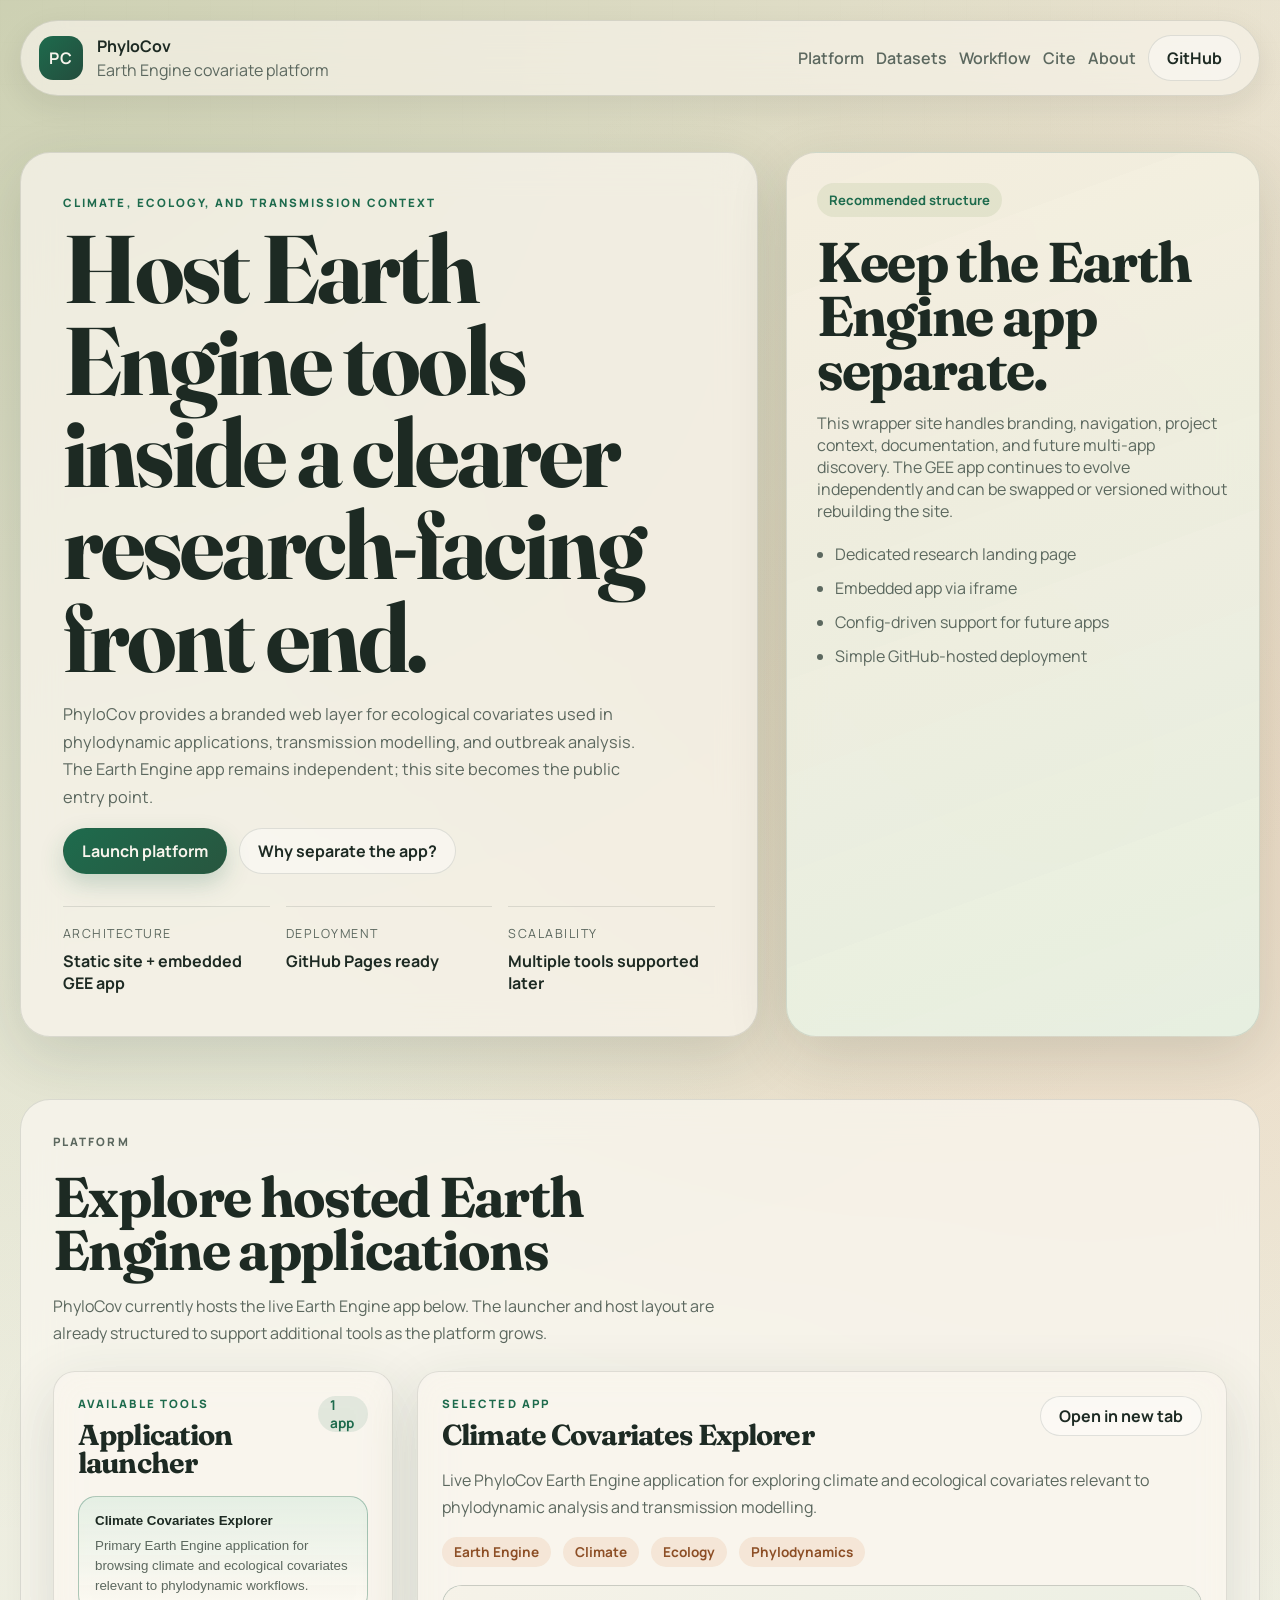
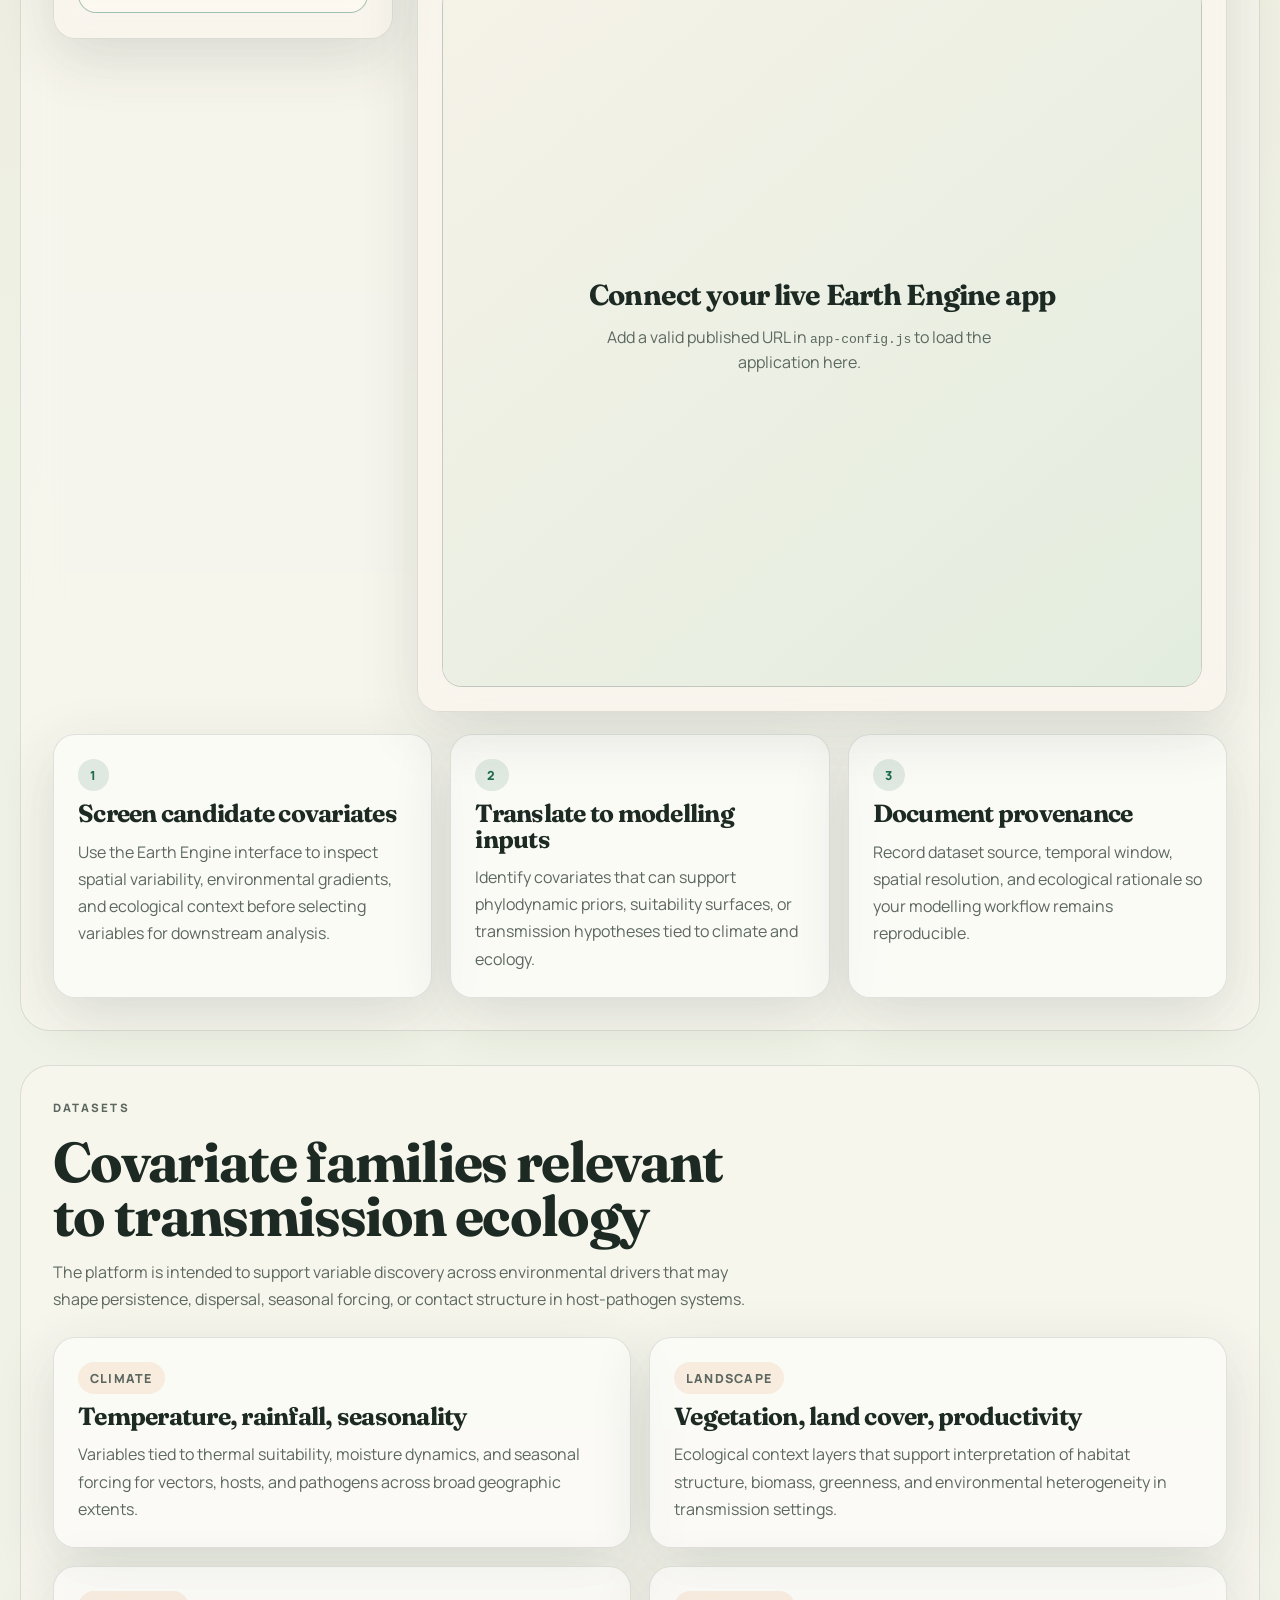
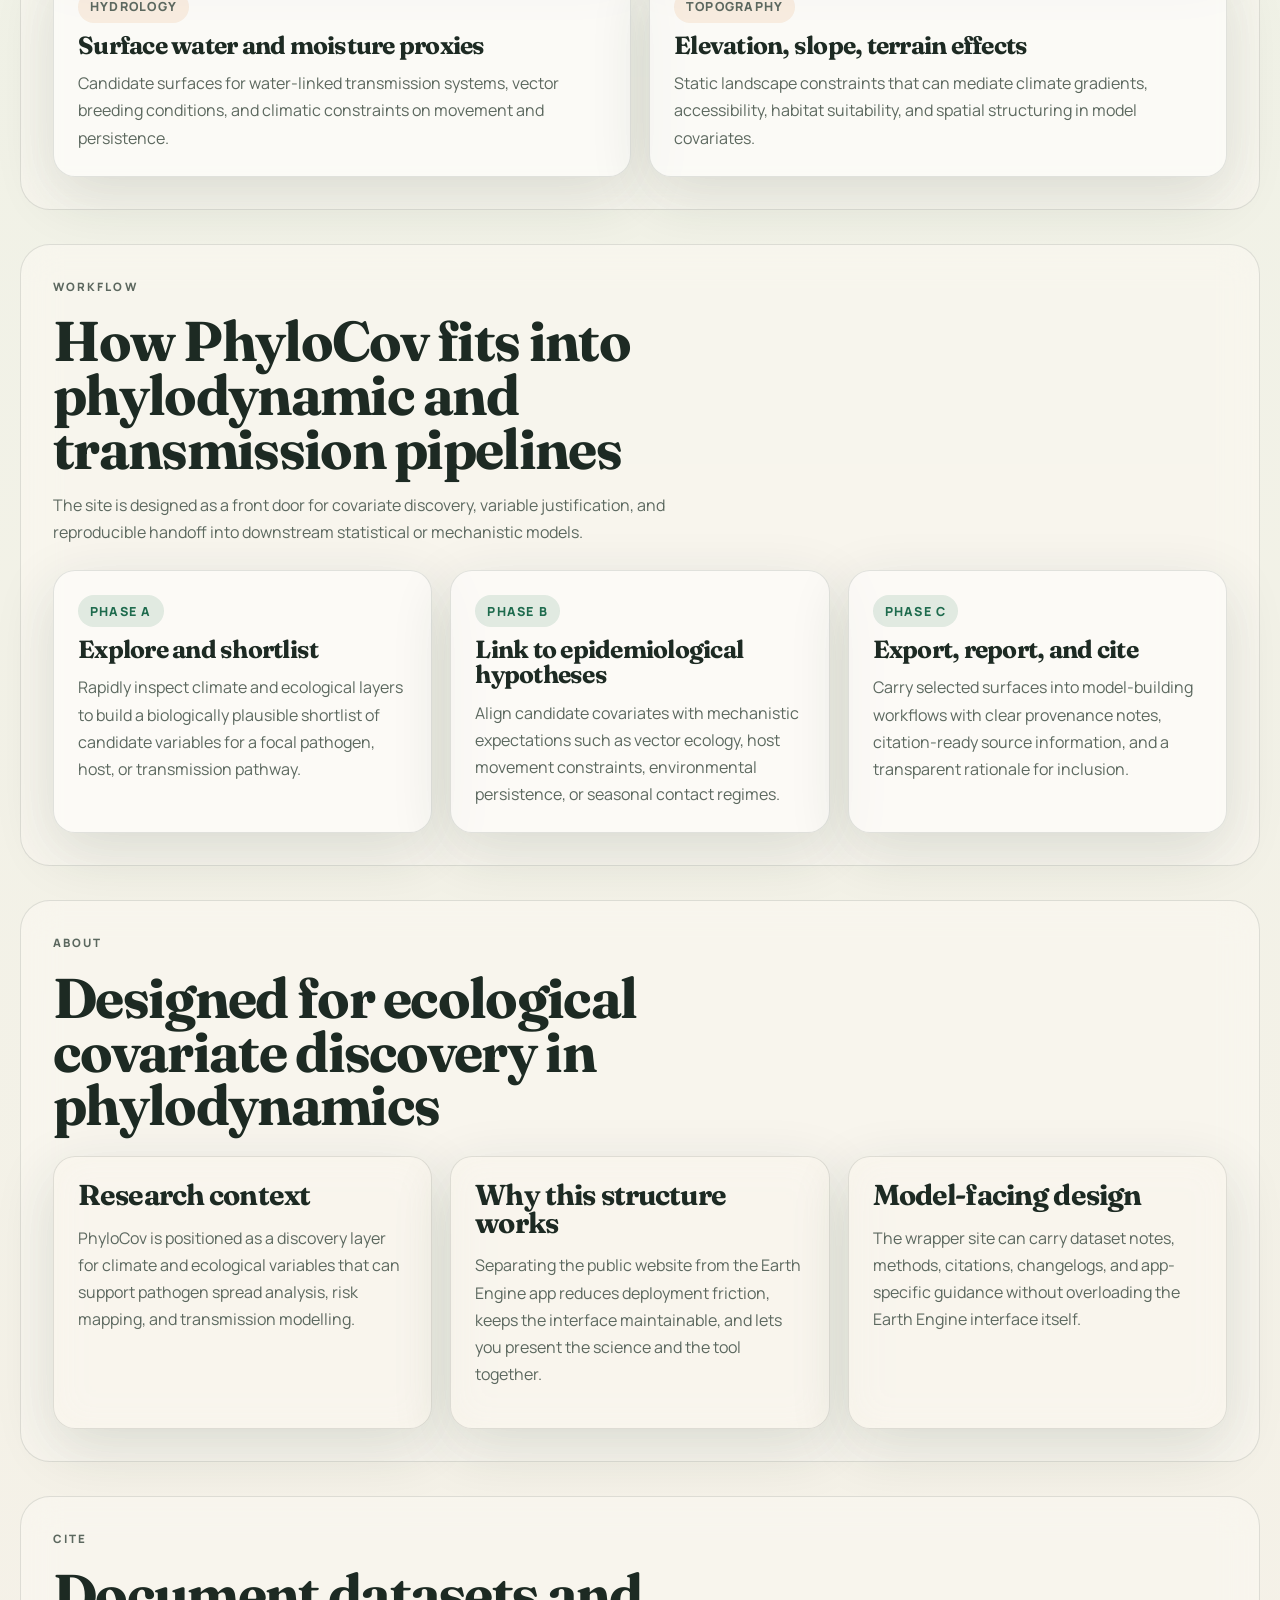
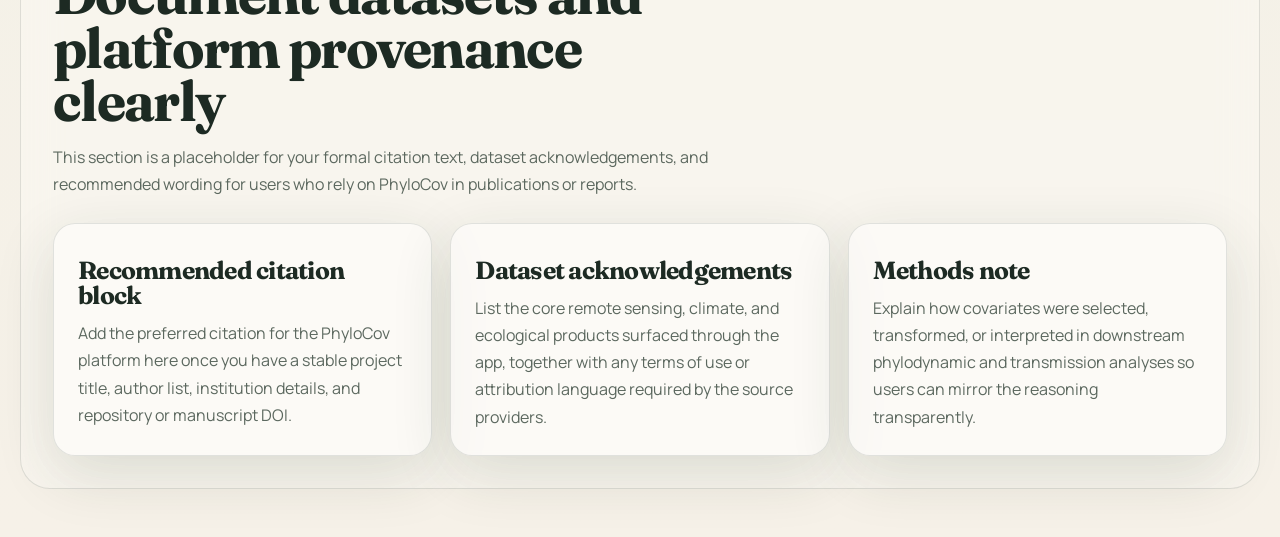
==== index.html @ 7bd261f6 "Expand PhyloCov research landing page" ====
<!DOCTYPE html>
<html lang="en">
<head>
  <meta charset="UTF-8">
  <meta name="viewport" content="width=device-width, initial-scale=1.0">
  <title>PhyloCov | Ecological Covariates for Phylodynamics</title>
  <meta
    name="description"
    content="PhyloCov is a web platform for climate and ecological covariates designed for phylodynamic analysis and transmission modelling."
  >
  <link rel="preconnect" href="https://fonts.googleapis.com">
  <link rel="preconnect" href="https://fonts.gstatic.com" crossorigin>
  <link
    href="https://fonts.googleapis.com/css2?family=Fraunces:opsz,wght@9..144,500;9..144,700&family=Manrope:wght@400;500;600;700&display=swap"
    rel="stylesheet"
  >
  <link rel="stylesheet" href="./styles.css">
</head>
<body>
  <div class="site-shell">
    <header class="hero">
      <nav class="topbar" aria-label="Primary">
        <a class="brand" href="#top">
          <span class="brand-mark">PC</span>
          <span class="brand-copy">
            <strong>PhyloCov</strong>
            <span>Earth Engine covariate platform</span>
          </span>
        </a>
        <div class="topbar-actions">
          <a class="nav-link" href="#platform">Platform</a>
          <a class="nav-link" href="#datasets">Datasets</a>
          <a class="nav-link" href="#workflow">Workflow</a>
          <a class="nav-link" href="#cite">Cite</a>
          <a class="nav-link" href="#about">About</a>
          <a class="button button-ghost" href="https://github.com/graeme-dor/PhyloCov" target="_blank" rel="noreferrer">GitHub</a>
        </div>
      </nav>

      <section class="hero-grid" id="top">
        <div class="hero-copy">
          <p class="eyebrow">Climate, ecology, and transmission context</p>
          <h1>Host Earth Engine tools inside a clearer research-facing front end.</h1>
          <p class="hero-text">
            PhyloCov provides a branded web layer for ecological covariates used in
            phylodynamic applications, transmission modelling, and outbreak analysis.
            The Earth Engine app remains independent; this site becomes the public entry point.
          </p>
          <div class="hero-actions">
            <a class="button" href="#platform">Launch platform</a>
            <a class="button button-ghost" href="#about">Why separate the app?</a>
          </div>
          <dl class="hero-metrics">
            <div>
              <dt>Architecture</dt>
              <dd>Static site + embedded GEE app</dd>
            </div>
            <div>
              <dt>Deployment</dt>
              <dd>GitHub Pages ready</dd>
            </div>
            <div>
              <dt>Scalability</dt>
              <dd>Multiple tools supported later</dd>
            </div>
          </dl>
        </div>

        <aside class="hero-panel" aria-label="Platform summary">
          <div class="panel-card">
            <span class="panel-label">Recommended structure</span>
            <h2>Keep the Earth Engine app separate.</h2>
            <p>
              This wrapper site handles branding, navigation, project context,
              documentation, and future multi-app discovery. The GEE app continues
              to evolve independently and can be swapped or versioned without rebuilding the site.
            </p>
            <ul class="feature-list">
              <li>Dedicated research landing page</li>
              <li>Embedded app via iframe</li>
              <li>Config-driven support for future apps</li>
              <li>Simple GitHub-hosted deployment</li>
            </ul>
          </div>
        </aside>
      </section>
    </header>

    <main>
      <section class="platform-section" id="platform">
        <div class="section-heading">
          <p class="eyebrow">Platform</p>
          <h2>Explore hosted Earth Engine applications</h2>
          <p>
            PhyloCov currently hosts the live Earth Engine app below. The launcher and host layout
            are already structured to support additional tools as the platform grows.
          </p>
        </div>

        <div class="platform-layout">
          <div class="app-browser">
            <div class="app-browser-header">
              <div>
                <p class="eyebrow eyebrow-tight">Available tools</p>
                <h3>Application launcher</h3>
              </div>
              <span class="app-count" id="app-count">0 apps</span>
            </div>
            <div class="app-list" id="app-list" role="tablist" aria-label="Earth Engine apps"></div>
          </div>

          <div class="embed-panel">
            <div class="embed-meta">
              <div>
                <p class="eyebrow eyebrow-tight">Selected app</p>
                <h3 id="app-title">Loading...</h3>
              </div>
              <a class="button button-ghost button-small" id="open-app-link" href="#" target="_blank" rel="noreferrer">
                Open in new tab
              </a>
            </div>

            <p class="app-description" id="app-description">
              Loading app details.
            </p>

            <div class="tag-row" id="app-tags" aria-label="App tags"></div>

            <div class="frame-wrap">
              <iframe
                id="app-frame"
                title="PhyloCov hosted Earth Engine application"
                loading="lazy"
                referrerpolicy="strict-origin-when-cross-origin"
              ></iframe>
              <div class="frame-placeholder" id="frame-placeholder">
                <div>
                  <h4>Connect your live Earth Engine app</h4>
                  <p>
                    Add a valid published URL in <code>app-config.js</code> to load the application here.
                  </p>
                </div>
              </div>
            </div>
          </div>
        </div>

        <div class="usage-strip">
          <article class="usage-card">
            <span class="usage-step">1</span>
            <h3>Screen candidate covariates</h3>
            <p>
              Use the Earth Engine interface to inspect spatial variability, environmental gradients,
              and ecological context before selecting variables for downstream analysis.
            </p>
          </article>
          <article class="usage-card">
            <span class="usage-step">2</span>
            <h3>Translate to modelling inputs</h3>
            <p>
              Identify covariates that can support phylodynamic priors, suitability surfaces,
              or transmission hypotheses tied to climate and ecology.
            </p>
          </article>
          <article class="usage-card">
            <span class="usage-step">3</span>
            <h3>Document provenance</h3>
            <p>
              Record dataset source, temporal window, spatial resolution, and ecological rationale
              so your modelling workflow remains reproducible.
            </p>
          </article>
        </div>
      </section>

      <section class="content-section" id="datasets">
        <div class="section-heading">
          <p class="eyebrow">Datasets</p>
          <h2>Covariate families relevant to transmission ecology</h2>
          <p>
            The platform is intended to support variable discovery across environmental drivers that may
            shape persistence, dispersal, seasonal forcing, or contact structure in host-pathogen systems.
          </p>
        </div>

        <div class="catalog-grid">
          <article class="catalog-card">
            <p class="catalog-kicker">Climate</p>
            <h3>Temperature, rainfall, seasonality</h3>
            <p>
              Variables tied to thermal suitability, moisture dynamics, and seasonal forcing for vectors,
              hosts, and pathogens across broad geographic extents.
            </p>
          </article>
          <article class="catalog-card">
            <p class="catalog-kicker">Landscape</p>
            <h3>Vegetation, land cover, productivity</h3>
            <p>
              Ecological context layers that support interpretation of habitat structure, biomass, greenness,
              and environmental heterogeneity in transmission settings.
            </p>
          </article>
          <article class="catalog-card">
            <p class="catalog-kicker">Hydrology</p>
            <h3>Surface water and moisture proxies</h3>
            <p>
              Candidate surfaces for water-linked transmission systems, vector breeding conditions,
              and climatic constraints on movement and persistence.
            </p>
          </article>
          <article class="catalog-card">
            <p class="catalog-kicker">Topography</p>
            <h3>Elevation, slope, terrain effects</h3>
            <p>
              Static landscape constraints that can mediate climate gradients, accessibility,
              habitat suitability, and spatial structuring in model covariates.
            </p>
          </article>
        </div>
      </section>

      <section class="content-section" id="workflow">
        <div class="section-heading">
          <p class="eyebrow">Workflow</p>
          <h2>How PhyloCov fits into phylodynamic and transmission pipelines</h2>
          <p>
            The site is designed as a front door for covariate discovery, variable justification,
            and reproducible handoff into downstream statistical or mechanistic models.
          </p>
        </div>

        <div class="workflow-grid">
          <article class="workflow-card">
            <span class="workflow-phase">Phase A</span>
            <h3>Explore and shortlist</h3>
            <p>
              Rapidly inspect climate and ecological layers to build a biologically plausible shortlist of
              candidate variables for a focal pathogen, host, or transmission pathway.
            </p>
          </article>
          <article class="workflow-card">
            <span class="workflow-phase">Phase B</span>
            <h3>Link to epidemiological hypotheses</h3>
            <p>
              Align candidate covariates with mechanistic expectations such as vector ecology,
              host movement constraints, environmental persistence, or seasonal contact regimes.
            </p>
          </article>
          <article class="workflow-card">
            <span class="workflow-phase">Phase C</span>
            <h3>Export, report, and cite</h3>
            <p>
              Carry selected surfaces into model-building workflows with clear provenance notes,
              citation-ready source information, and a transparent rationale for inclusion.
            </p>
          </article>
        </div>
      </section>

      <section class="about-section" id="about">
        <div class="section-heading">
          <p class="eyebrow">About</p>
          <h2>Designed for ecological covariate discovery in phylodynamics</h2>
        </div>

        <div class="about-grid">
          <article class="about-card">
            <h3>Research context</h3>
            <p>
              PhyloCov is positioned as a discovery layer for climate and ecological
              variables that can support pathogen spread analysis, risk mapping, and transmission modelling.
            </p>
          </article>
          <article class="about-card">
            <h3>Why this structure works</h3>
            <p>
              Separating the public website from the Earth Engine app reduces deployment friction,
              keeps the interface maintainable, and lets you present the science and the tool together.
            </p>
          </article>
          <article class="about-card">
            <h3>Model-facing design</h3>
            <p>
              The wrapper site can carry dataset notes, methods, citations, changelogs,
              and app-specific guidance without overloading the Earth Engine interface itself.
            </p>
          </article>
        </div>
      </section>

      <section class="content-section" id="cite">
        <div class="section-heading">
          <p class="eyebrow">Cite</p>
          <h2>Document datasets and platform provenance clearly</h2>
          <p>
            This section is a placeholder for your formal citation text, dataset acknowledgements,
            and recommended wording for users who rely on PhyloCov in publications or reports.
          </p>
        </div>

        <div class="cite-layout">
          <article class="cite-card">
            <h3>Recommended citation block</h3>
            <p>
              Add the preferred citation for the PhyloCov platform here once you have a stable project title,
              author list, institution details, and repository or manuscript DOI.
            </p>
          </article>
          <article class="cite-card">
            <h3>Dataset acknowledgements</h3>
            <p>
              List the core remote sensing, climate, and ecological products surfaced through the app,
              together with any terms of use or attribution language required by the source providers.
            </p>
          </article>
          <article class="cite-card">
            <h3>Methods note</h3>
            <p>
              Explain how covariates were selected, transformed, or interpreted in downstream
              phylodynamic and transmission analyses so users can mirror the reasoning transparently.
            </p>
          </article>
        </div>
      </section>
    </main>
  </div>

  <script src="./app-config.js"></script>
  <script src="./script.js"></script>
</body>
</html>
---- styles.css ----
:root {
  --bg: #f3efe4;
  --bg-deep: #d7e2ce;
  --panel: rgba(248, 245, 237, 0.74);
  --panel-strong: #f7f2e8;
  --text: #1d2a23;
  --muted: #5c685f;
  --line: rgba(29, 42, 35, 0.12);
  --line-strong: rgba(29, 42, 35, 0.2);
  --accent: #1e6b4d;
  --accent-2: #d77d3f;
  --accent-3: #8da66f;
  --shadow: 0 18px 60px rgba(30, 52, 37, 0.14);
  --radius-xl: 30px;
  --radius-lg: 22px;
  --radius-md: 16px;
  --max-width: 1240px;
}

* {
  box-sizing: border-box;
}

html {
  scroll-behavior: smooth;
}

body {
  margin: 0;
  font-family: "Manrope", "Avenir Next", "Segoe UI", sans-serif;
  color: var(--text);
  background:
    radial-gradient(circle at top left, rgba(141, 166, 111, 0.35), transparent 28%),
    radial-gradient(circle at 85% 15%, rgba(215, 125, 63, 0.18), transparent 18%),
    linear-gradient(180deg, #efe7d7 0%, #eef2e6 42%, #f6f1e8 100%);
  min-height: 100vh;
}

body::before {
  content: "";
  position: fixed;
  inset: 0;
  pointer-events: none;
  opacity: 0.34;
  background-image:
    linear-gradient(rgba(29, 42, 35, 0.04) 1px, transparent 1px),
    linear-gradient(90deg, rgba(29, 42, 35, 0.04) 1px, transparent 1px);
  background-size: 42px 42px;
  mask-image: linear-gradient(180deg, rgba(0, 0, 0, 0.3), transparent 85%);
}

.site-shell {
  width: min(calc(100% - 32px), var(--max-width));
  margin: 0 auto;
  padding: 20px 0 48px;
}

.hero,
.platform-section,
.about-section,
.content-section {
  position: relative;
}

.topbar {
  display: flex;
  justify-content: space-between;
  align-items: center;
  gap: 24px;
  padding: 14px 18px;
  border: 1px solid var(--line);
  background: rgba(247, 242, 232, 0.7);
  backdrop-filter: blur(20px);
  border-radius: 999px;
  box-shadow: 0 10px 30px rgba(21, 30, 24, 0.08);
}

.brand {
  display: inline-flex;
  align-items: center;
  gap: 14px;
  color: inherit;
  text-decoration: none;
}

.brand-mark {
  display: inline-grid;
  place-items: center;
  width: 44px;
  height: 44px;
  border-radius: 14px;
  background: linear-gradient(135deg, var(--accent) 0%, #234d3d 100%);
  color: #f8f4ec;
  font-weight: 700;
  letter-spacing: 0.08em;
}

.brand-copy {
  display: grid;
  gap: 2px;
}

.brand-copy strong {
  font-size: 1rem;
}

.brand-copy span,
.nav-link,
.hero-text,
.section-heading p,
.app-description,
.about-card p,
.panel-card p,
.feature-list,
.hero-metrics dt,
.hero-metrics dd {
  color: var(--muted);
}

.topbar-actions {
  display: flex;
  align-items: center;
  gap: 10px;
  flex-wrap: wrap;
}

.nav-link {
  text-decoration: none;
  font-weight: 600;
}

.hero-grid {
  display: grid;
  grid-template-columns: minmax(0, 1.4fr) minmax(300px, 0.9fr);
  gap: 28px;
  padding: 56px 0 28px;
  align-items: stretch;
}

.hero-copy,
.panel-card,
.app-browser,
.embed-panel,
.about-card {
  border: 1px solid var(--line);
  background: var(--panel);
  backdrop-filter: blur(18px);
  box-shadow: var(--shadow);
}

.hero-copy {
  padding: 42px;
  border-radius: var(--radius-xl);
  overflow: hidden;
}

.hero-copy h1,
.section-heading h2,
.app-browser-header h3,
.embed-meta h3,
.about-card h3,
.panel-card h2,
.frame-placeholder h4 {
  font-family: "Fraunces", "Iowan Old Style", "Palatino Linotype", serif;
  line-height: 0.96;
  letter-spacing: -0.03em;
}

.hero-copy h1 {
  margin: 12px 0 18px;
  font-size: clamp(3rem, 8vw, 6rem);
  max-width: 12ch;
}

.eyebrow {
  margin: 0;
  text-transform: uppercase;
  letter-spacing: 0.18em;
  font-size: 0.72rem;
  font-weight: 800;
  color: var(--accent);
}

.eyebrow-tight {
  margin-bottom: 10px;
}

.hero-text {
  max-width: 58ch;
  font-size: 1.02rem;
  line-height: 1.7;
}

.hero-actions,
.topbar-actions,
.tag-row {
  display: flex;
  gap: 12px;
  flex-wrap: wrap;
}

.button {
  display: inline-flex;
  align-items: center;
  justify-content: center;
  min-height: 46px;
  padding: 0 18px;
  border-radius: 999px;
  border: 1px solid transparent;
  background: linear-gradient(135deg, var(--accent) 0%, #28563f 100%);
  color: #f9f5ed;
  font-weight: 700;
  text-decoration: none;
  transition: transform 160ms ease, box-shadow 160ms ease, background 160ms ease;
  box-shadow: 0 10px 24px rgba(30, 107, 77, 0.22);
}

.button:hover,
.button:focus-visible {
  transform: translateY(-1px);
}

.button-ghost {
  background: rgba(255, 255, 255, 0.42);
  color: var(--text);
  border-color: var(--line);
  box-shadow: none;
}

.button-small {
  min-height: 40px;
}

.hero-metrics {
  display: grid;
  grid-template-columns: repeat(3, minmax(0, 1fr));
  gap: 16px;
  margin: 32px 0 0;
}

.hero-metrics div {
  padding-top: 18px;
  border-top: 1px solid var(--line);
}

.hero-metrics dt {
  font-size: 0.78rem;
  text-transform: uppercase;
  letter-spacing: 0.12em;
  margin-bottom: 8px;
}

.hero-metrics dd {
  margin: 0;
  font-weight: 700;
  color: var(--text);
}

.panel-card {
  height: 100%;
  padding: 30px;
  border-radius: var(--radius-xl);
  background:
    linear-gradient(160deg, rgba(244, 237, 222, 0.92), rgba(228, 239, 223, 0.88)),
    var(--panel);
}

.panel-label {
  display: inline-block;
  padding: 8px 12px;
  border-radius: 999px;
  background: rgba(141, 166, 111, 0.16);
  color: var(--accent);
  font-size: 0.82rem;
  font-weight: 700;
}

.panel-card h2,
.section-heading h2 {
  margin: 18px 0 14px;
  font-size: clamp(2rem, 4.4vw, 3.5rem);
}

.feature-list {
  padding-left: 18px;
  margin: 20px 0 0;
  display: grid;
  gap: 10px;
  line-height: 1.5;
}

.platform-section,
.about-section,
.content-section {
  margin-top: 34px;
  padding: 32px;
  border-radius: var(--radius-xl);
  border: 1px solid var(--line);
  background: rgba(250, 247, 240, 0.72);
  backdrop-filter: blur(18px);
}

.section-heading {
  max-width: 70ch;
  margin-bottom: 24px;
}

.section-heading h2 {
  margin-bottom: 12px;
}

.section-heading p {
  line-height: 1.7;
}

.platform-layout {
  display: grid;
  grid-template-columns: minmax(260px, 340px) minmax(0, 1fr);
  gap: 24px;
  align-items: start;
}

.app-browser,
.embed-panel,
.about-card {
  padding: 24px;
  border-radius: var(--radius-lg);
}

.app-browser-header,
.embed-meta {
  display: flex;
  align-items: start;
  justify-content: space-between;
  gap: 16px;
}

.app-browser-header h3,
.embed-meta h3,
.about-card h3,
.frame-placeholder h4 {
  margin: 0;
  font-size: 1.8rem;
}

.app-count,
.app-tag {
  display: inline-flex;
  align-items: center;
  min-height: 30px;
  padding: 0 12px;
  border-radius: 999px;
  background: rgba(30, 107, 77, 0.1);
  color: var(--accent);
  font-size: 0.85rem;
  font-weight: 700;
}

.app-list {
  display: grid;
  gap: 12px;
  margin-top: 20px;
}

.app-card {
  width: 100%;
  padding: 16px;
  border: 1px solid var(--line);
  border-radius: 18px;
  background: rgba(255, 255, 255, 0.5);
  color: var(--text);
  text-align: left;
  cursor: pointer;
  transition: transform 160ms ease, border-color 160ms ease, background 160ms ease;
}

.app-card:hover,
.app-card:focus-visible,
.app-card.is-active {
  transform: translateY(-1px);
  border-color: rgba(30, 107, 77, 0.35);
  background: linear-gradient(180deg, rgba(223, 237, 226, 0.78), rgba(255, 250, 242, 0.84));
}

.app-card-title {
  display: block;
  font-weight: 800;
  margin-bottom: 8px;
}

.app-card-summary {
  display: block;
  color: var(--muted);
  line-height: 1.5;
}

.app-description {
  margin: 18px 0 16px;
  line-height: 1.7;
}

.tag-row {
  margin-bottom: 18px;
}

.app-tag {
  background: rgba(215, 125, 63, 0.12);
  color: #8d4f26;
}

.frame-wrap {
  position: relative;
  min-height: 700px;
  border-radius: 20px;
  overflow: hidden;
  border: 1px solid var(--line-strong);
  background:
    linear-gradient(180deg, rgba(229, 236, 223, 0.5), rgba(249, 244, 235, 0.78)),
    #edf1e8;
}

#app-frame {
  width: 100%;
  min-height: 700px;
  border: 0;
  display: block;
  background: #eef3ea;
}

.frame-placeholder {
  position: absolute;
  inset: 0;
  display: grid;
  place-items: center;
  padding: 32px;
  text-align: center;
  background:
    linear-gradient(140deg, rgba(247, 242, 232, 0.84), rgba(225, 236, 221, 0.86));
}

.frame-placeholder p {
  max-width: 42ch;
  color: var(--muted);
  line-height: 1.6;
}

.about-grid {
  display: grid;
  grid-template-columns: repeat(3, minmax(0, 1fr));
  gap: 18px;
}

.usage-strip,
.catalog-grid,
.workflow-grid,
.cite-layout {
  display: grid;
  gap: 18px;
}

.usage-strip {
  grid-template-columns: repeat(3, minmax(0, 1fr));
  margin-top: 22px;
}

.usage-card,
.catalog-card,
.workflow-card,
.cite-card {
  padding: 24px;
  border-radius: var(--radius-lg);
  border: 1px solid var(--line);
  background: rgba(255, 255, 255, 0.5);
  box-shadow: var(--shadow);
}

.usage-card h3,
.catalog-card h3,
.workflow-card h3,
.cite-card h3 {
  margin: 10px 0 12px;
  font-family: "Fraunces", "Iowan Old Style", "Palatino Linotype", serif;
  font-size: 1.55rem;
  line-height: 1.02;
  letter-spacing: -0.03em;
}

.usage-card p,
.catalog-card p,
.workflow-card p,
.cite-card p {
  margin: 0;
  color: var(--muted);
  line-height: 1.7;
}

.usage-step,
.workflow-phase,
.catalog-kicker {
  display: inline-flex;
  align-items: center;
  justify-content: center;
  min-height: 32px;
  padding: 0 12px;
  border-radius: 999px;
  font-size: 0.78rem;
  font-weight: 800;
  letter-spacing: 0.1em;
  text-transform: uppercase;
}

.usage-step,
.workflow-phase {
  background: rgba(30, 107, 77, 0.12);
  color: var(--accent);
}

.catalog-kicker {
  background: rgba(215, 125, 63, 0.12);
  color: #8d4f26;
}

.catalog-grid {
  grid-template-columns: repeat(2, minmax(0, 1fr));
}

.workflow-grid {
  grid-template-columns: repeat(3, minmax(0, 1fr));
}

.cite-layout {
  grid-template-columns: repeat(3, minmax(0, 1fr));
}

.about-card p {
  line-height: 1.7;
}

@media (max-width: 980px) {
  .hero-grid,
  .platform-layout,
  .about-grid,
  .hero-metrics,
  .usage-strip,
  .catalog-grid,
  .workflow-grid,
  .cite-layout {
    grid-template-columns: 1fr;
  }

  .topbar,
  .app-browser-header,
  .embed-meta {
    border-radius: 28px;
    align-items: stretch;
    flex-direction: column;
  }

  .site-shell {
    width: min(calc(100% - 20px), var(--max-width));
    padding-top: 10px;
  }

  .hero-copy,
  .platform-section,
  .about-section,
  .content-section {
    padding: 24px;
  }
}

@media (max-width: 640px) {
  .hero-copy h1 {
    font-size: 2.85rem;
  }

  .panel-card h2,
  .section-heading h2 {
    font-size: 2.3rem;
  }

  .frame-wrap,
  #app-frame {
    min-height: 560px;
  }
}
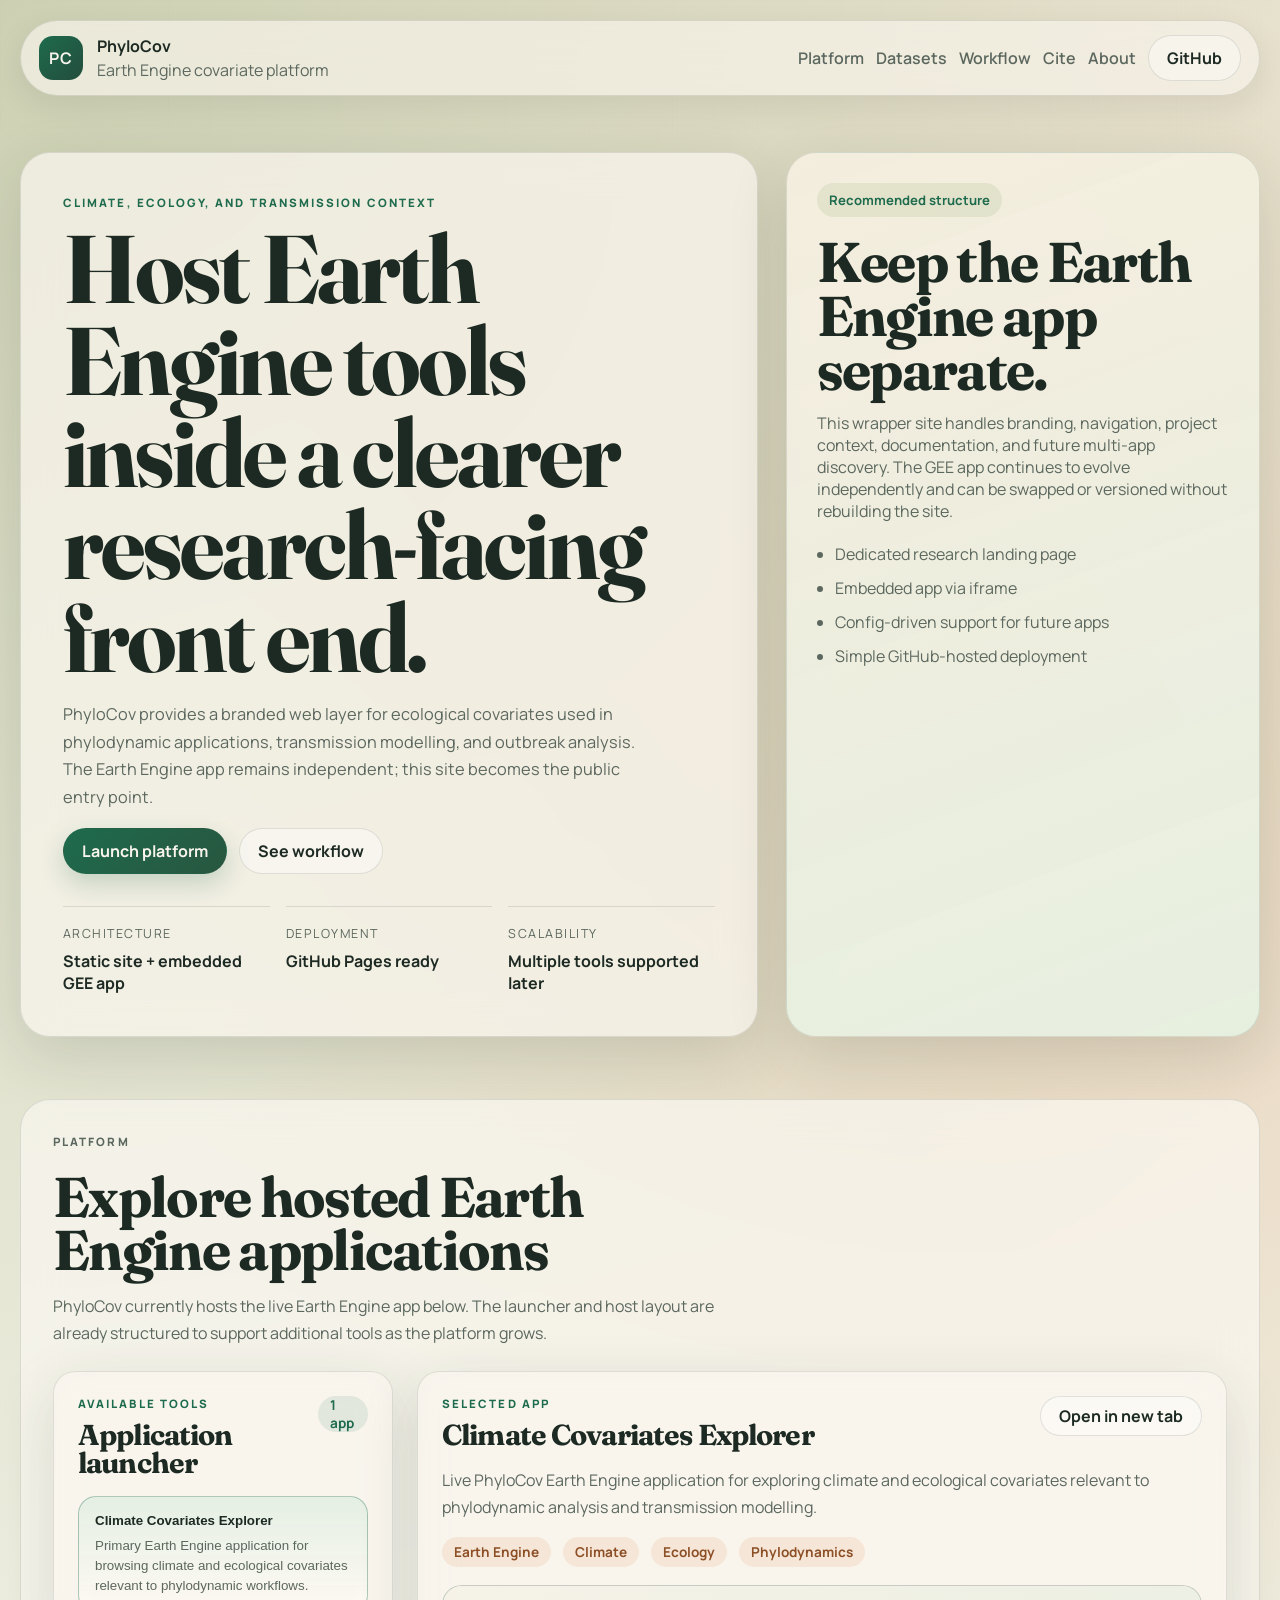
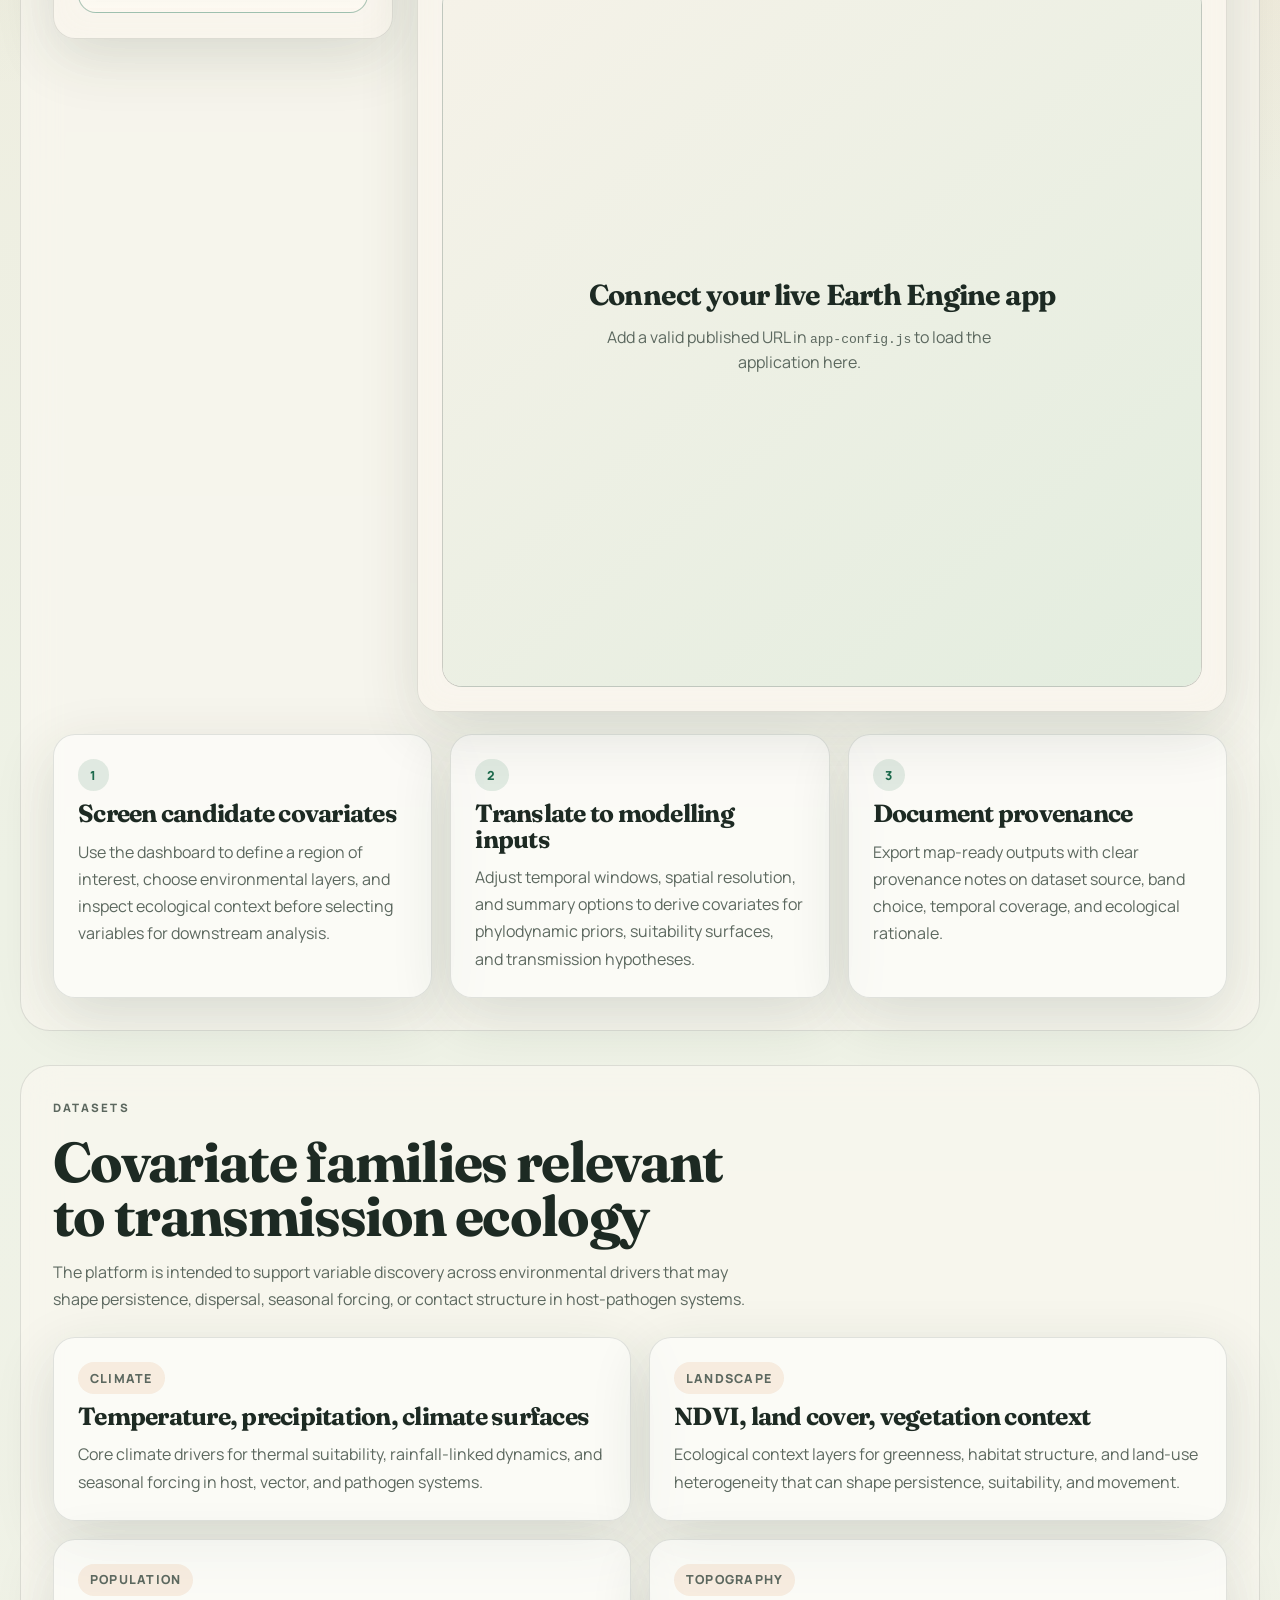
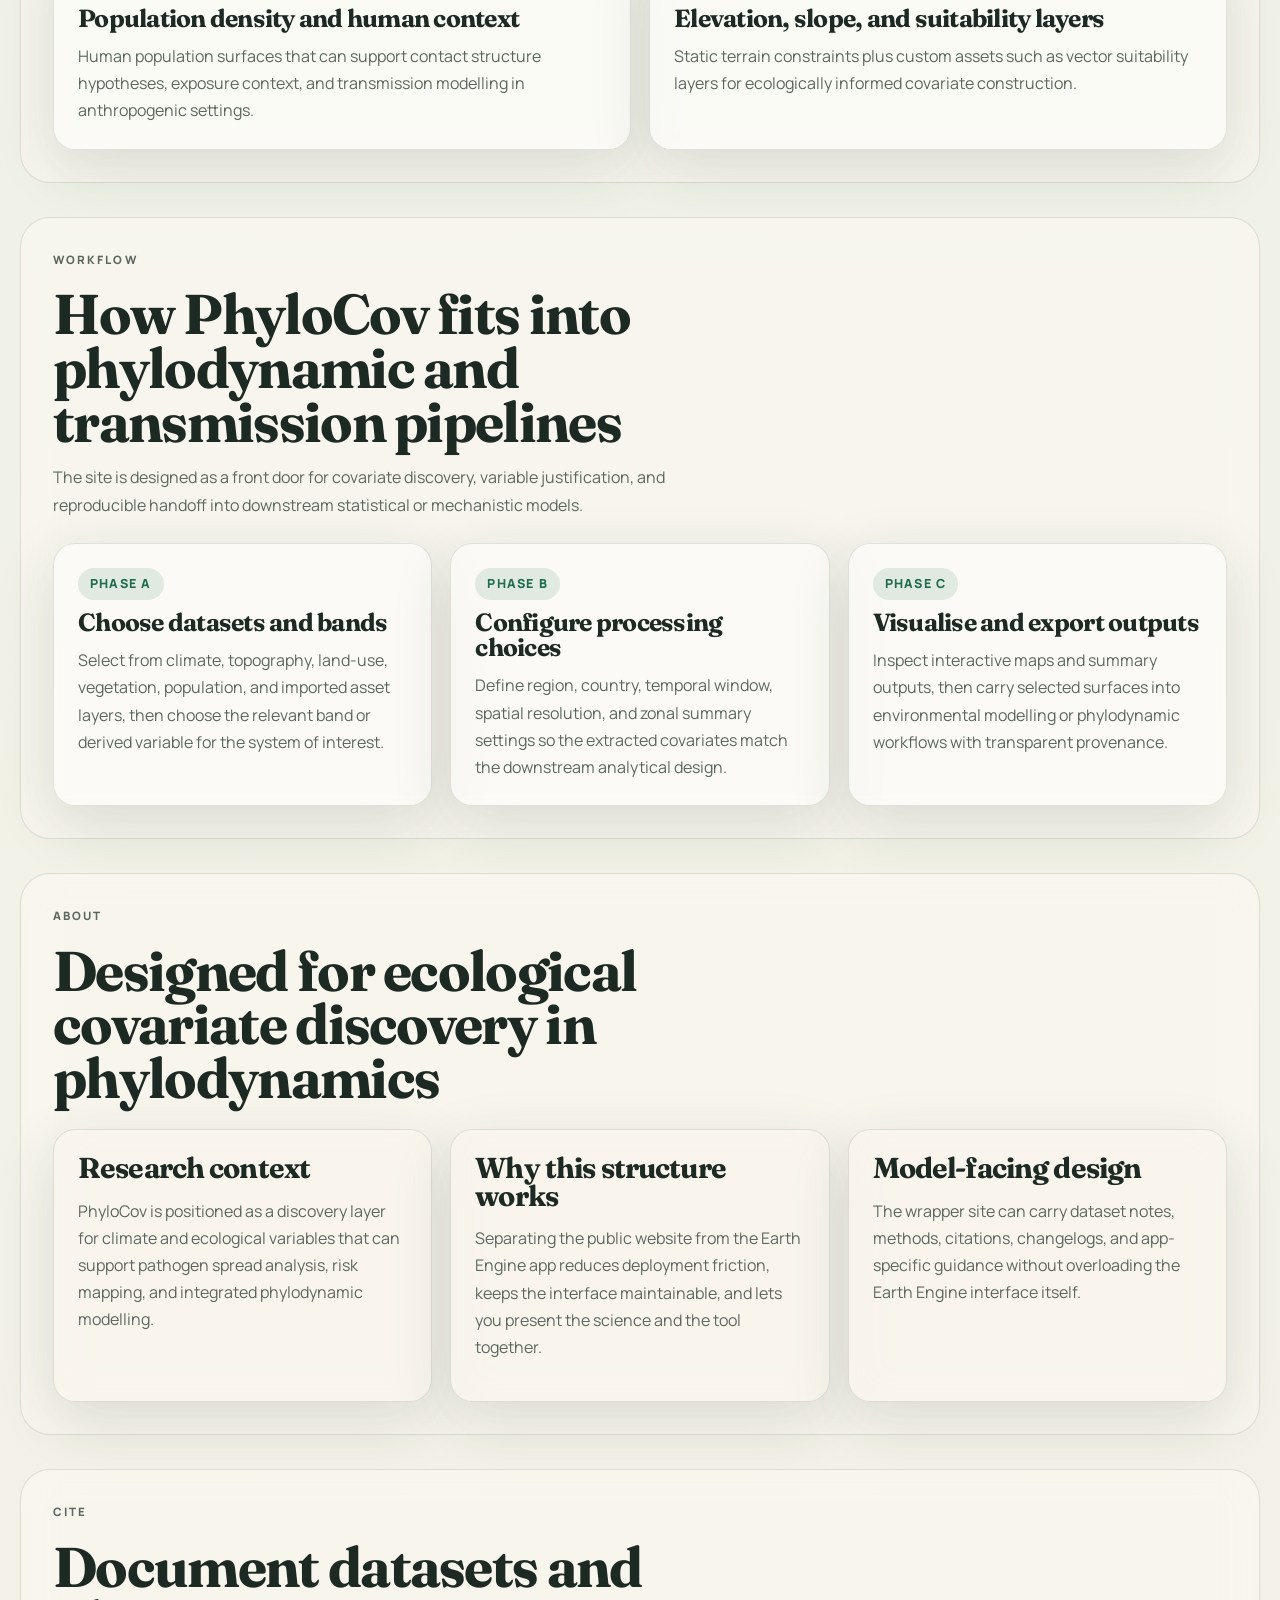
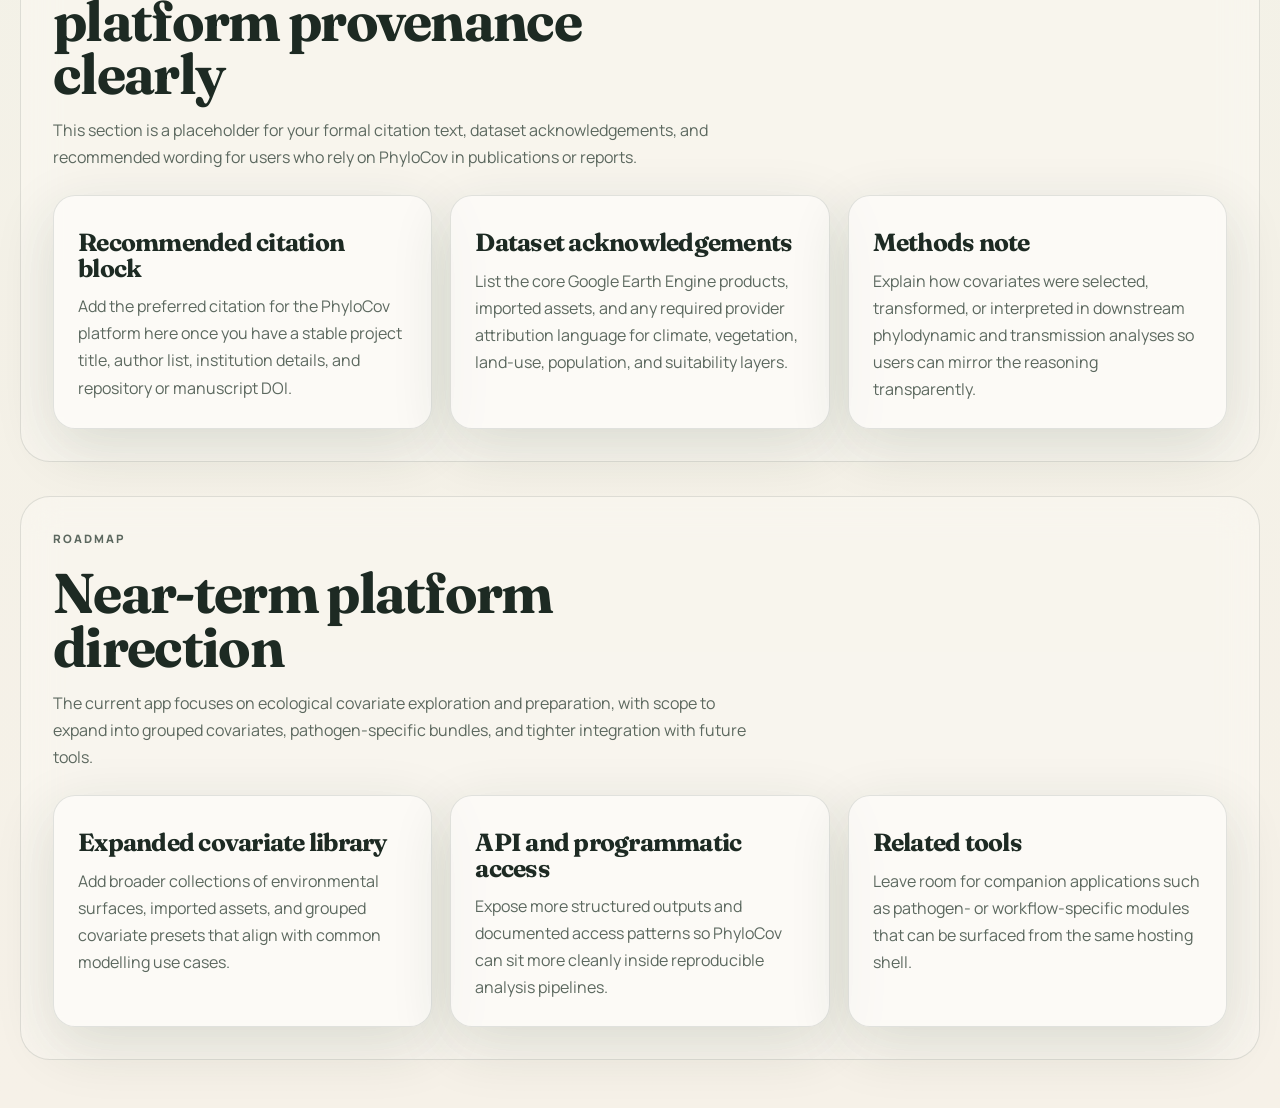
==== commit 8dfcbebb: "Refine PhyloCov copy from poster context" ====
--- a/index.html
+++ b/index.html
@@ -48,7 +48,7 @@
           </p>
           <div class="hero-actions">
             <a class="button" href="#platform">Launch platform</a>
-            <a class="button button-ghost" href="#about">Why separate the app?</a>
+            <a class="button button-ghost" href="#workflow">See workflow</a>
           </div>
           <dl class="hero-metrics">
             <div>
@@ -150,24 +150,24 @@
             <span class="usage-step">1</span>
             <h3>Screen candidate covariates</h3>
             <p>
-              Use the Earth Engine interface to inspect spatial variability, environmental gradients,
-              and ecological context before selecting variables for downstream analysis.
+              Use the dashboard to define a region of interest, choose environmental layers,
+              and inspect ecological context before selecting variables for downstream analysis.
             </p>
           </article>
           <article class="usage-card">
             <span class="usage-step">2</span>
             <h3>Translate to modelling inputs</h3>
             <p>
-              Identify covariates that can support phylodynamic priors, suitability surfaces,
-              or transmission hypotheses tied to climate and ecology.
+              Adjust temporal windows, spatial resolution, and summary options to derive
+              covariates for phylodynamic priors, suitability surfaces, and transmission hypotheses.
             </p>
           </article>
           <article class="usage-card">
             <span class="usage-step">3</span>
             <h3>Document provenance</h3>
             <p>
-              Record dataset source, temporal window, spatial resolution, and ecological rationale
-              so your modelling workflow remains reproducible.
+              Export map-ready outputs with clear provenance notes on dataset source,
+              band choice, temporal coverage, and ecological rationale.
             </p>
           </article>
         </div>
@@ -186,34 +186,34 @@
         <div class="catalog-grid">
           <article class="catalog-card">
             <p class="catalog-kicker">Climate</p>
-            <h3>Temperature, rainfall, seasonality</h3>
-            <p>
-              Variables tied to thermal suitability, moisture dynamics, and seasonal forcing for vectors,
-              hosts, and pathogens across broad geographic extents.
+            <h3>Temperature, precipitation, climate surfaces</h3>
+            <p>
+              Core climate drivers for thermal suitability, rainfall-linked dynamics, and seasonal forcing
+              in host, vector, and pathogen systems.
             </p>
           </article>
           <article class="catalog-card">
             <p class="catalog-kicker">Landscape</p>
-            <h3>Vegetation, land cover, productivity</h3>
-            <p>
-              Ecological context layers that support interpretation of habitat structure, biomass, greenness,
-              and environmental heterogeneity in transmission settings.
+            <h3>NDVI, land cover, vegetation context</h3>
+            <p>
+              Ecological context layers for greenness, habitat structure, and land-use heterogeneity
+              that can shape persistence, suitability, and movement.
             </p>
           </article>
           <article class="catalog-card">
-            <p class="catalog-kicker">Hydrology</p>
-            <h3>Surface water and moisture proxies</h3>
-            <p>
-              Candidate surfaces for water-linked transmission systems, vector breeding conditions,
-              and climatic constraints on movement and persistence.
+            <p class="catalog-kicker">Population</p>
+            <h3>Population density and human context</h3>
+            <p>
+              Human population surfaces that can support contact structure hypotheses,
+              exposure context, and transmission modelling in anthropogenic settings.
             </p>
           </article>
           <article class="catalog-card">
             <p class="catalog-kicker">Topography</p>
-            <h3>Elevation, slope, terrain effects</h3>
-            <p>
-              Static landscape constraints that can mediate climate gradients, accessibility,
-              habitat suitability, and spatial structuring in model covariates.
+            <h3>Elevation, slope, and suitability layers</h3>
+            <p>
+              Static terrain constraints plus custom assets such as vector suitability layers
+              for ecologically informed covariate construction.
             </p>
           </article>
         </div>
@@ -232,26 +232,26 @@
         <div class="workflow-grid">
           <article class="workflow-card">
             <span class="workflow-phase">Phase A</span>
-            <h3>Explore and shortlist</h3>
-            <p>
-              Rapidly inspect climate and ecological layers to build a biologically plausible shortlist of
-              candidate variables for a focal pathogen, host, or transmission pathway.
+            <h3>Choose datasets and bands</h3>
+            <p>
+              Select from climate, topography, land-use, vegetation, population, and imported asset layers,
+              then choose the relevant band or derived variable for the system of interest.
             </p>
           </article>
           <article class="workflow-card">
             <span class="workflow-phase">Phase B</span>
-            <h3>Link to epidemiological hypotheses</h3>
-            <p>
-              Align candidate covariates with mechanistic expectations such as vector ecology,
-              host movement constraints, environmental persistence, or seasonal contact regimes.
+            <h3>Configure processing choices</h3>
+            <p>
+              Define region, country, temporal window, spatial resolution, and zonal summary settings
+              so the extracted covariates match the downstream analytical design.
             </p>
           </article>
           <article class="workflow-card">
             <span class="workflow-phase">Phase C</span>
-            <h3>Export, report, and cite</h3>
-            <p>
-              Carry selected surfaces into model-building workflows with clear provenance notes,
-              citation-ready source information, and a transparent rationale for inclusion.
+            <h3>Visualise and export outputs</h3>
+            <p>
+              Inspect interactive maps and summary outputs, then carry selected surfaces into
+              environmental modelling or phylodynamic workflows with transparent provenance.
             </p>
           </article>
         </div>
@@ -268,7 +268,7 @@
             <h3>Research context</h3>
             <p>
               PhyloCov is positioned as a discovery layer for climate and ecological
-              variables that can support pathogen spread analysis, risk mapping, and transmission modelling.
+              variables that can support pathogen spread analysis, risk mapping, and integrated phylodynamic modelling.
             </p>
           </article>
           <article class="about-card">
@@ -309,8 +309,8 @@
           <article class="cite-card">
             <h3>Dataset acknowledgements</h3>
             <p>
-              List the core remote sensing, climate, and ecological products surfaced through the app,
-              together with any terms of use or attribution language required by the source providers.
+              List the core Google Earth Engine products, imported assets, and any required provider
+              attribution language for climate, vegetation, land-use, population, and suitability layers.
             </p>
           </article>
           <article class="cite-card">
@@ -318,6 +318,41 @@
             <p>
               Explain how covariates were selected, transformed, or interpreted in downstream
               phylodynamic and transmission analyses so users can mirror the reasoning transparently.
+            </p>
+          </article>
+        </div>
+      </section>
+
+      <section class="content-section" id="roadmap">
+        <div class="section-heading">
+          <p class="eyebrow">Roadmap</p>
+          <h2>Near-term platform direction</h2>
+          <p>
+            The current app focuses on ecological covariate exploration and preparation, with scope to
+            expand into grouped covariates, pathogen-specific bundles, and tighter integration with future tools.
+          </p>
+        </div>
+
+        <div class="cite-layout">
+          <article class="cite-card">
+            <h3>Expanded covariate library</h3>
+            <p>
+              Add broader collections of environmental surfaces, imported assets, and grouped covariate presets
+              that align with common modelling use cases.
+            </p>
+          </article>
+          <article class="cite-card">
+            <h3>API and programmatic access</h3>
+            <p>
+              Expose more structured outputs and documented access patterns so PhyloCov can sit more cleanly
+              inside reproducible analysis pipelines.
+            </p>
+          </article>
+          <article class="cite-card">
+            <h3>Related tools</h3>
+            <p>
+              Leave room for companion applications such as pathogen- or workflow-specific modules
+              that can be surfaced from the same hosting shell.
             </p>
           </article>
         </div>
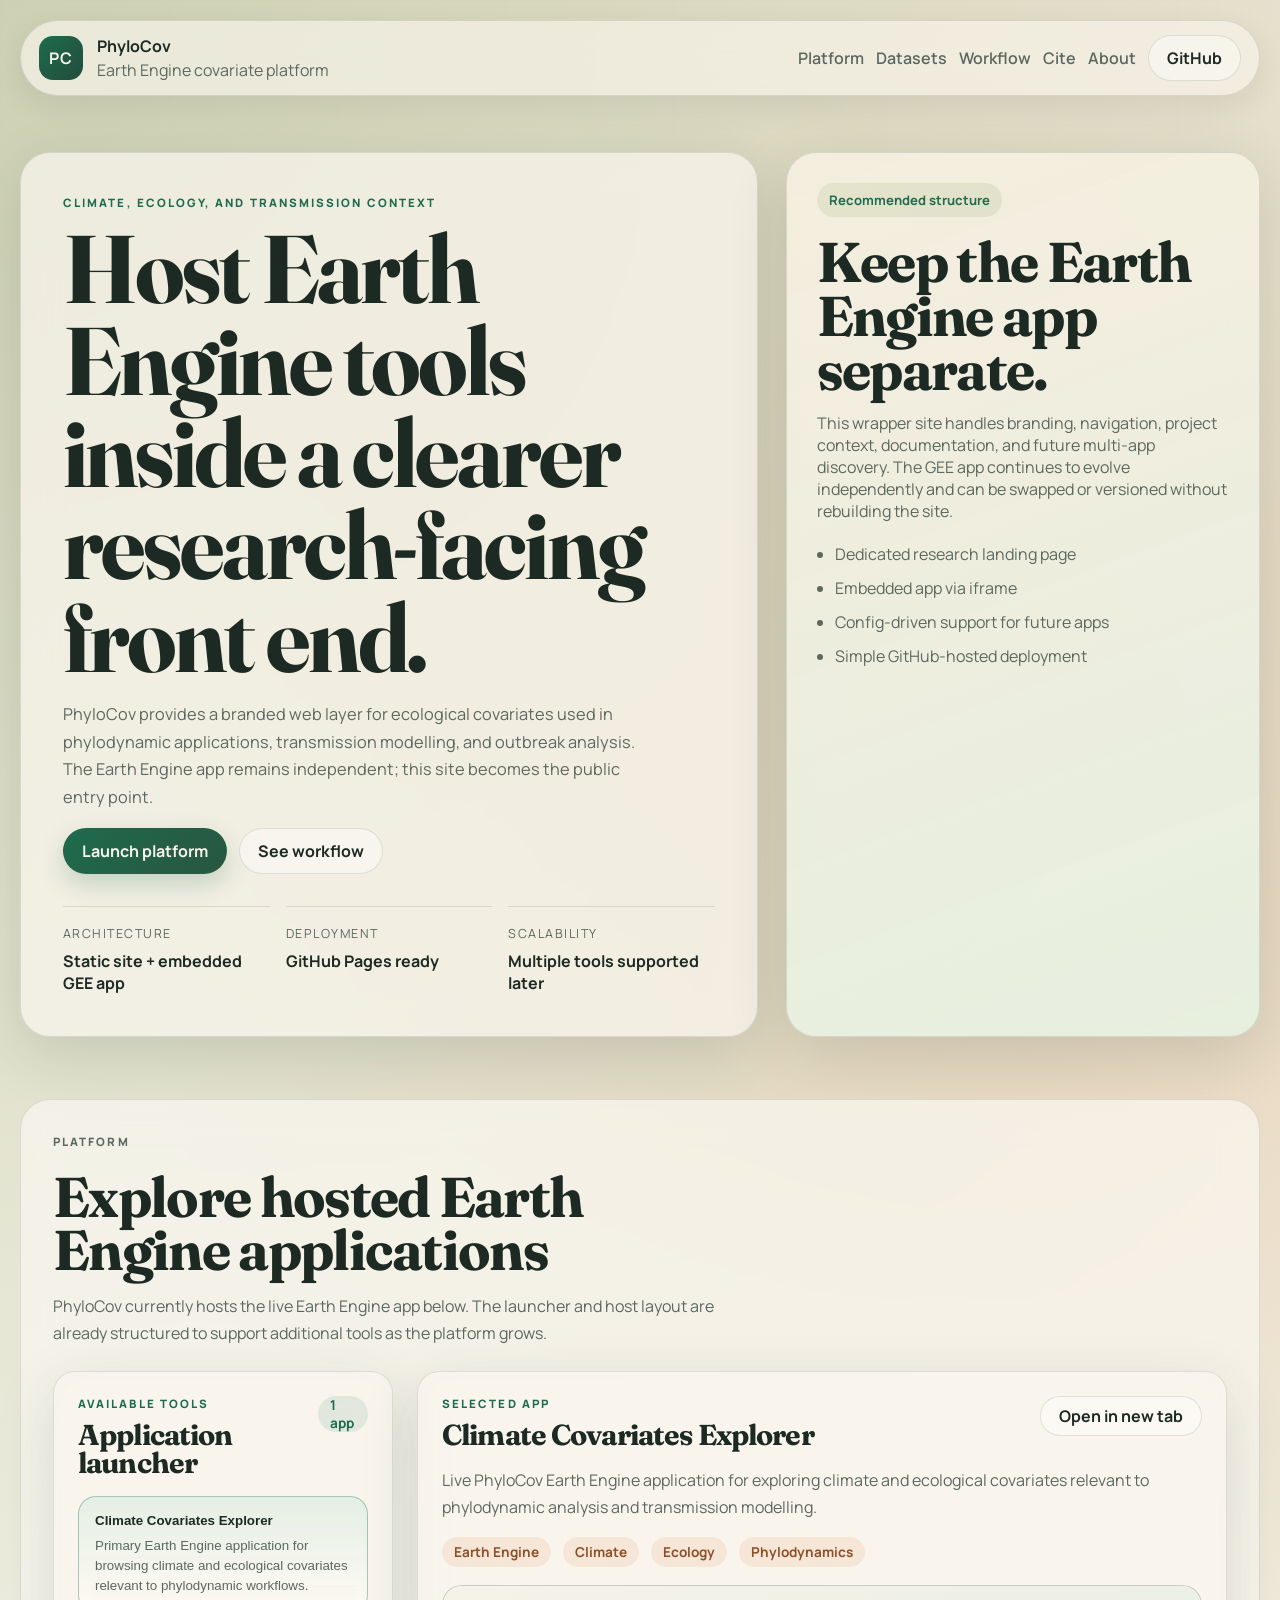
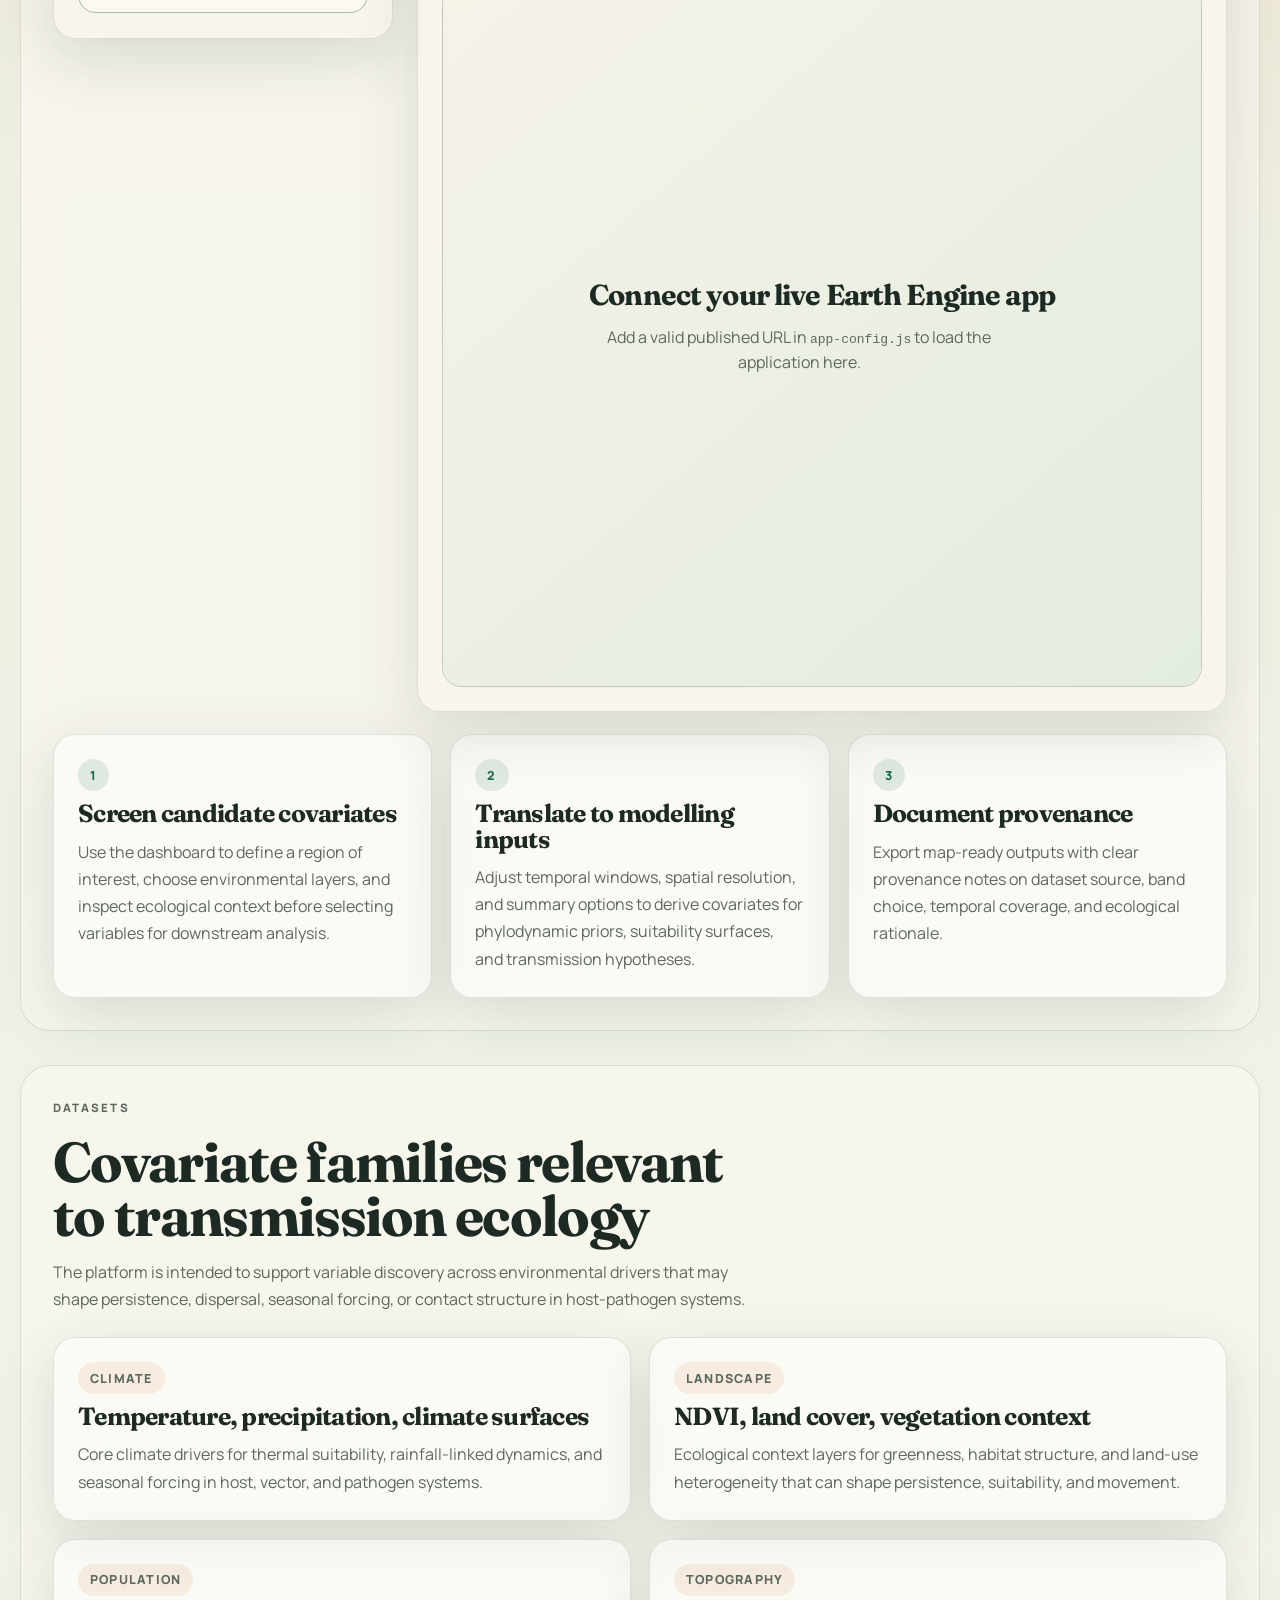
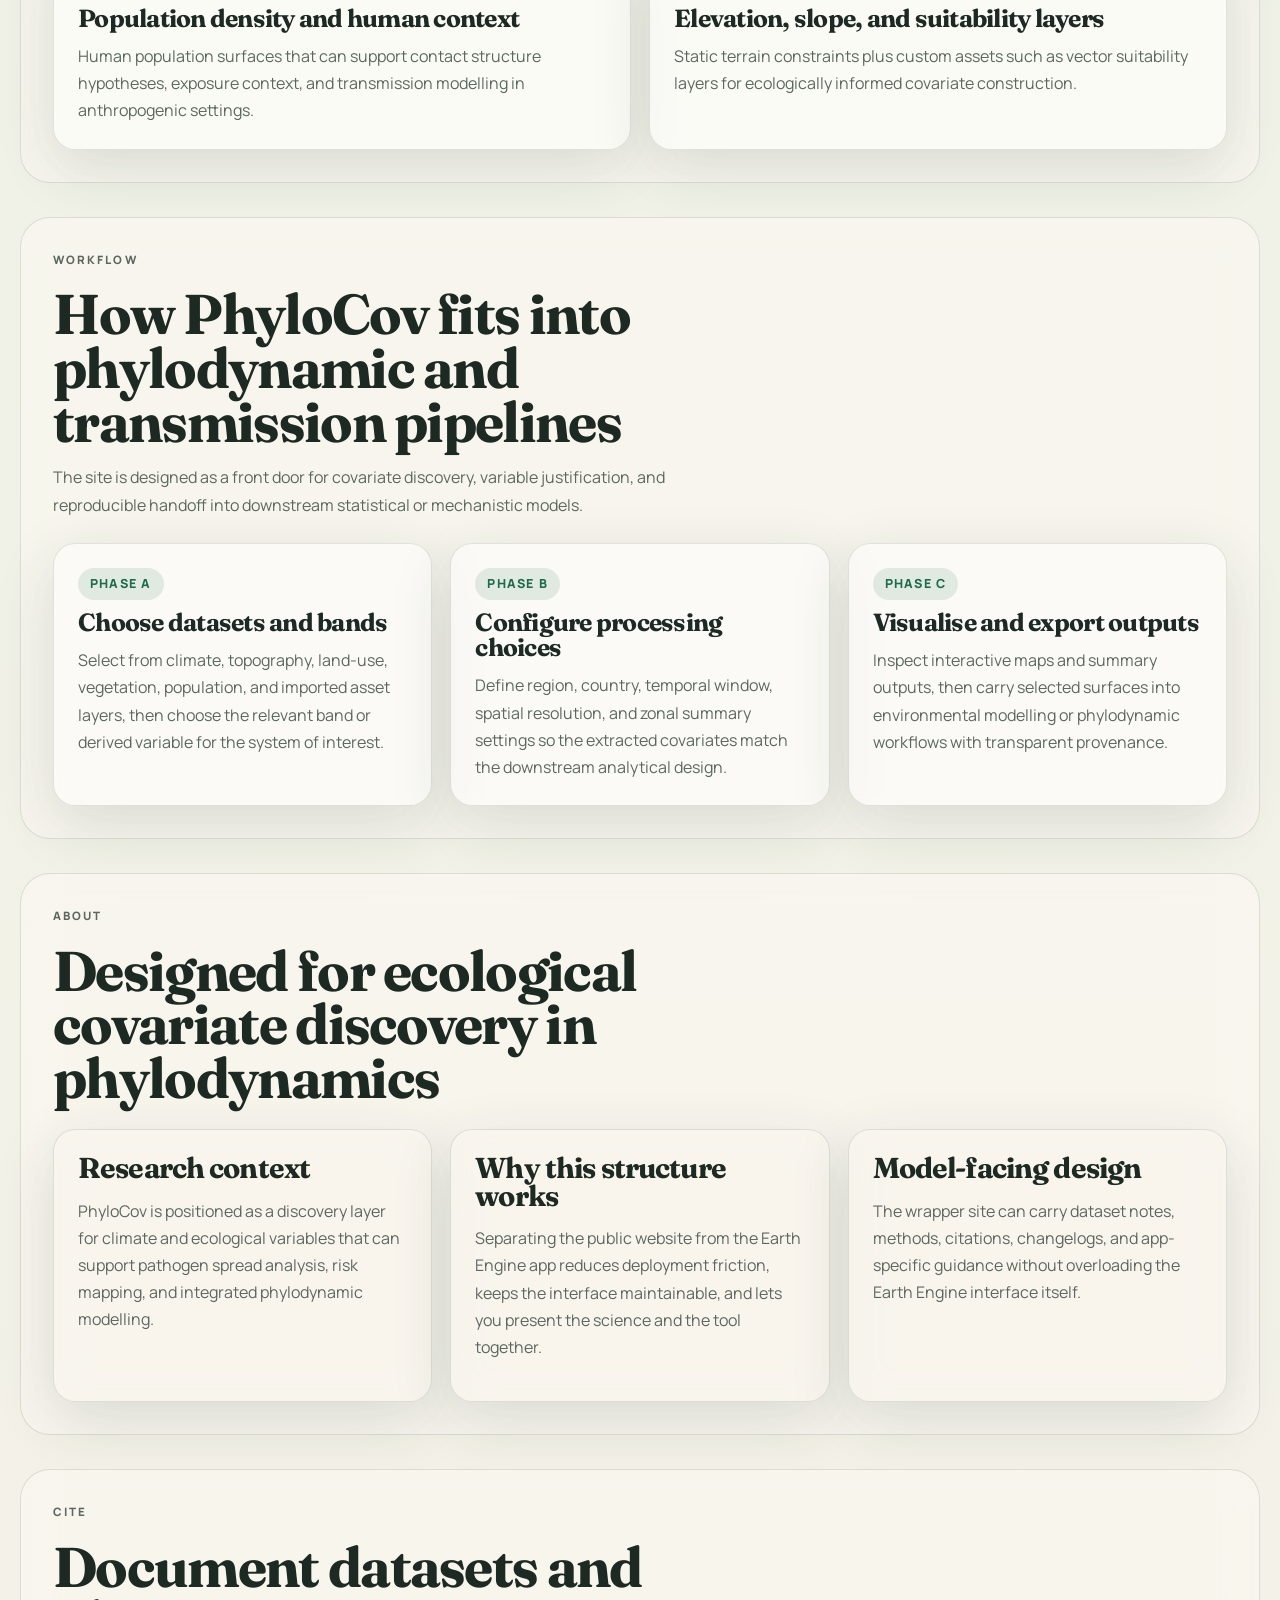
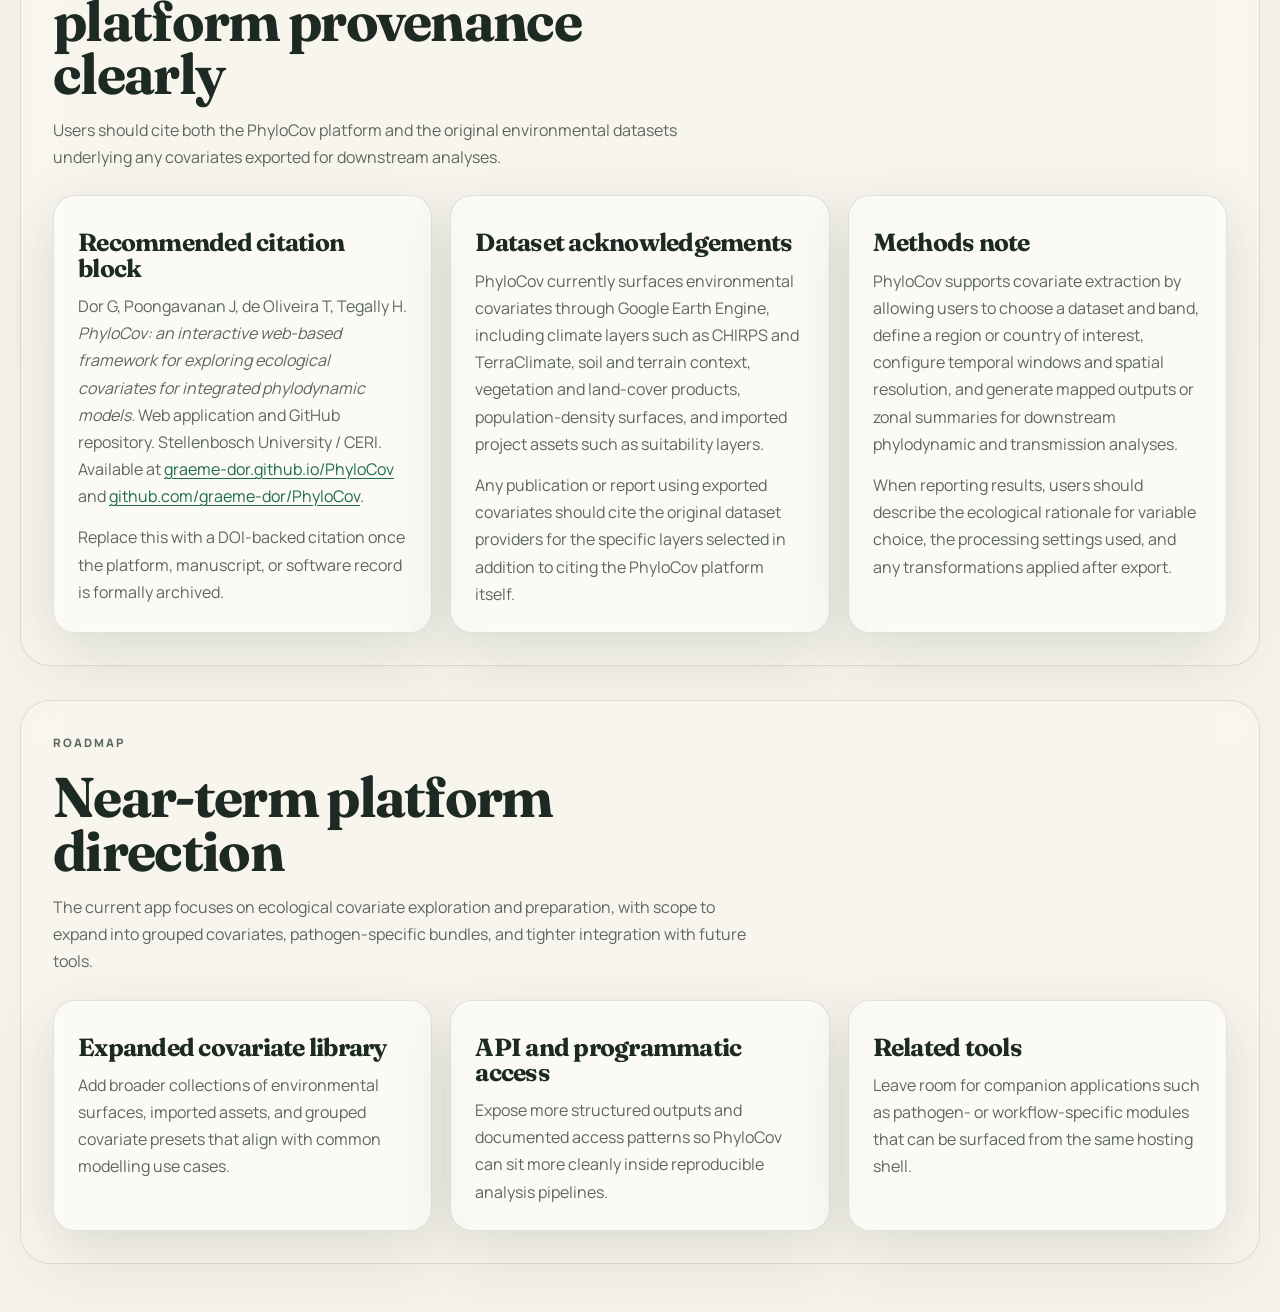
==== commit 4262f220: "Add citation and dataset attribution guidance" ====
--- a/index.html
+++ b/index.html
@@ -293,31 +293,48 @@
           <p class="eyebrow">Cite</p>
           <h2>Document datasets and platform provenance clearly</h2>
           <p>
-            This section is a placeholder for your formal citation text, dataset acknowledgements,
-            and recommended wording for users who rely on PhyloCov in publications or reports.
+            Users should cite both the PhyloCov platform and the original environmental datasets
+            underlying any covariates exported for downstream analyses.
           </p>
         </div>
 
         <div class="cite-layout">
           <article class="cite-card">
             <h3>Recommended citation block</h3>
-            <p>
-              Add the preferred citation for the PhyloCov platform here once you have a stable project title,
-              author list, institution details, and repository or manuscript DOI.
+            <p class="citation-text">
+              Dor G, Poongavanan J, de Oliveira T, Tegally H. <em>PhyloCov: an interactive web-based
+              framework for exploring ecological covariates for integrated phylodynamic models.</em>
+              Web application and GitHub repository. Stellenbosch University / CERI. Available at
+              <a href="https://graeme-dor.github.io/PhyloCov/" target="_blank" rel="noreferrer">graeme-dor.github.io/PhyloCov</a>
+              and <a href="https://github.com/graeme-dor/PhyloCov" target="_blank" rel="noreferrer">github.com/graeme-dor/PhyloCov</a>.
+            </p>
+            <p>
+              Replace this with a DOI-backed citation once the platform, manuscript, or software record is formally archived.
             </p>
           </article>
           <article class="cite-card">
             <h3>Dataset acknowledgements</h3>
             <p>
-              List the core Google Earth Engine products, imported assets, and any required provider
-              attribution language for climate, vegetation, land-use, population, and suitability layers.
+              PhyloCov currently surfaces environmental covariates through Google Earth Engine,
+              including climate layers such as CHIRPS and TerraClimate, soil and terrain context,
+              vegetation and land-cover products, population-density surfaces, and imported project assets
+              such as suitability layers.
+            </p>
+            <p>
+              Any publication or report using exported covariates should cite the original dataset providers
+              for the specific layers selected in addition to citing the PhyloCov platform itself.
             </p>
           </article>
           <article class="cite-card">
             <h3>Methods note</h3>
             <p>
-              Explain how covariates were selected, transformed, or interpreted in downstream
-              phylodynamic and transmission analyses so users can mirror the reasoning transparently.
+              PhyloCov supports covariate extraction by allowing users to choose a dataset and band,
+              define a region or country of interest, configure temporal windows and spatial resolution,
+              and generate mapped outputs or zonal summaries for downstream phylodynamic and transmission analyses.
+            </p>
+            <p>
+              When reporting results, users should describe the ecological rationale for variable choice,
+              the processing settings used, and any transformations applied after export.
             </p>
           </article>
         </div>
--- a/styles.css
+++ b/styles.css
@@ -494,6 +494,20 @@
   line-height: 1.7;
 }
 
+.cite-card p + p {
+  margin-top: 14px;
+}
+
+.citation-text {
+  color: var(--text);
+}
+
+.citation-text a {
+  color: var(--accent);
+  text-decoration-thickness: 1px;
+  text-underline-offset: 0.18em;
+}
+
 .usage-step,
 .workflow-phase,
 .catalog-kicker {
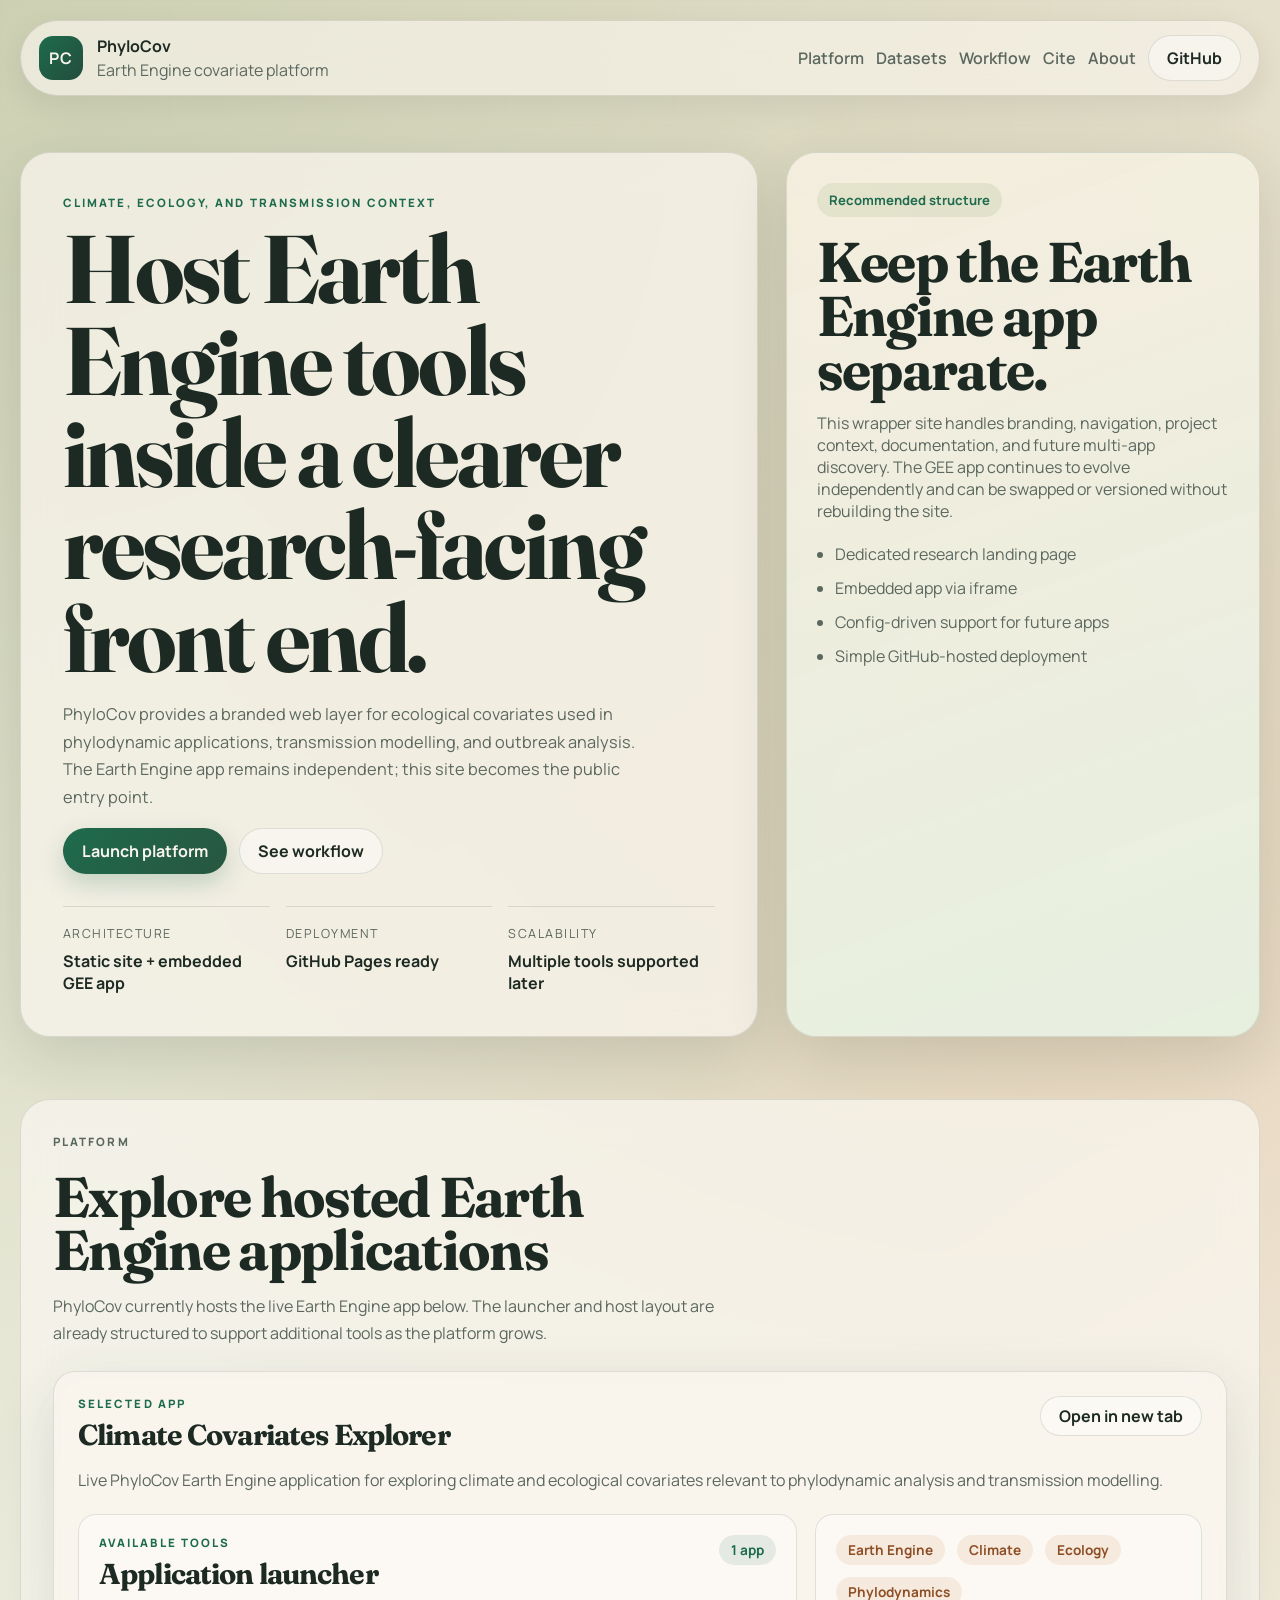
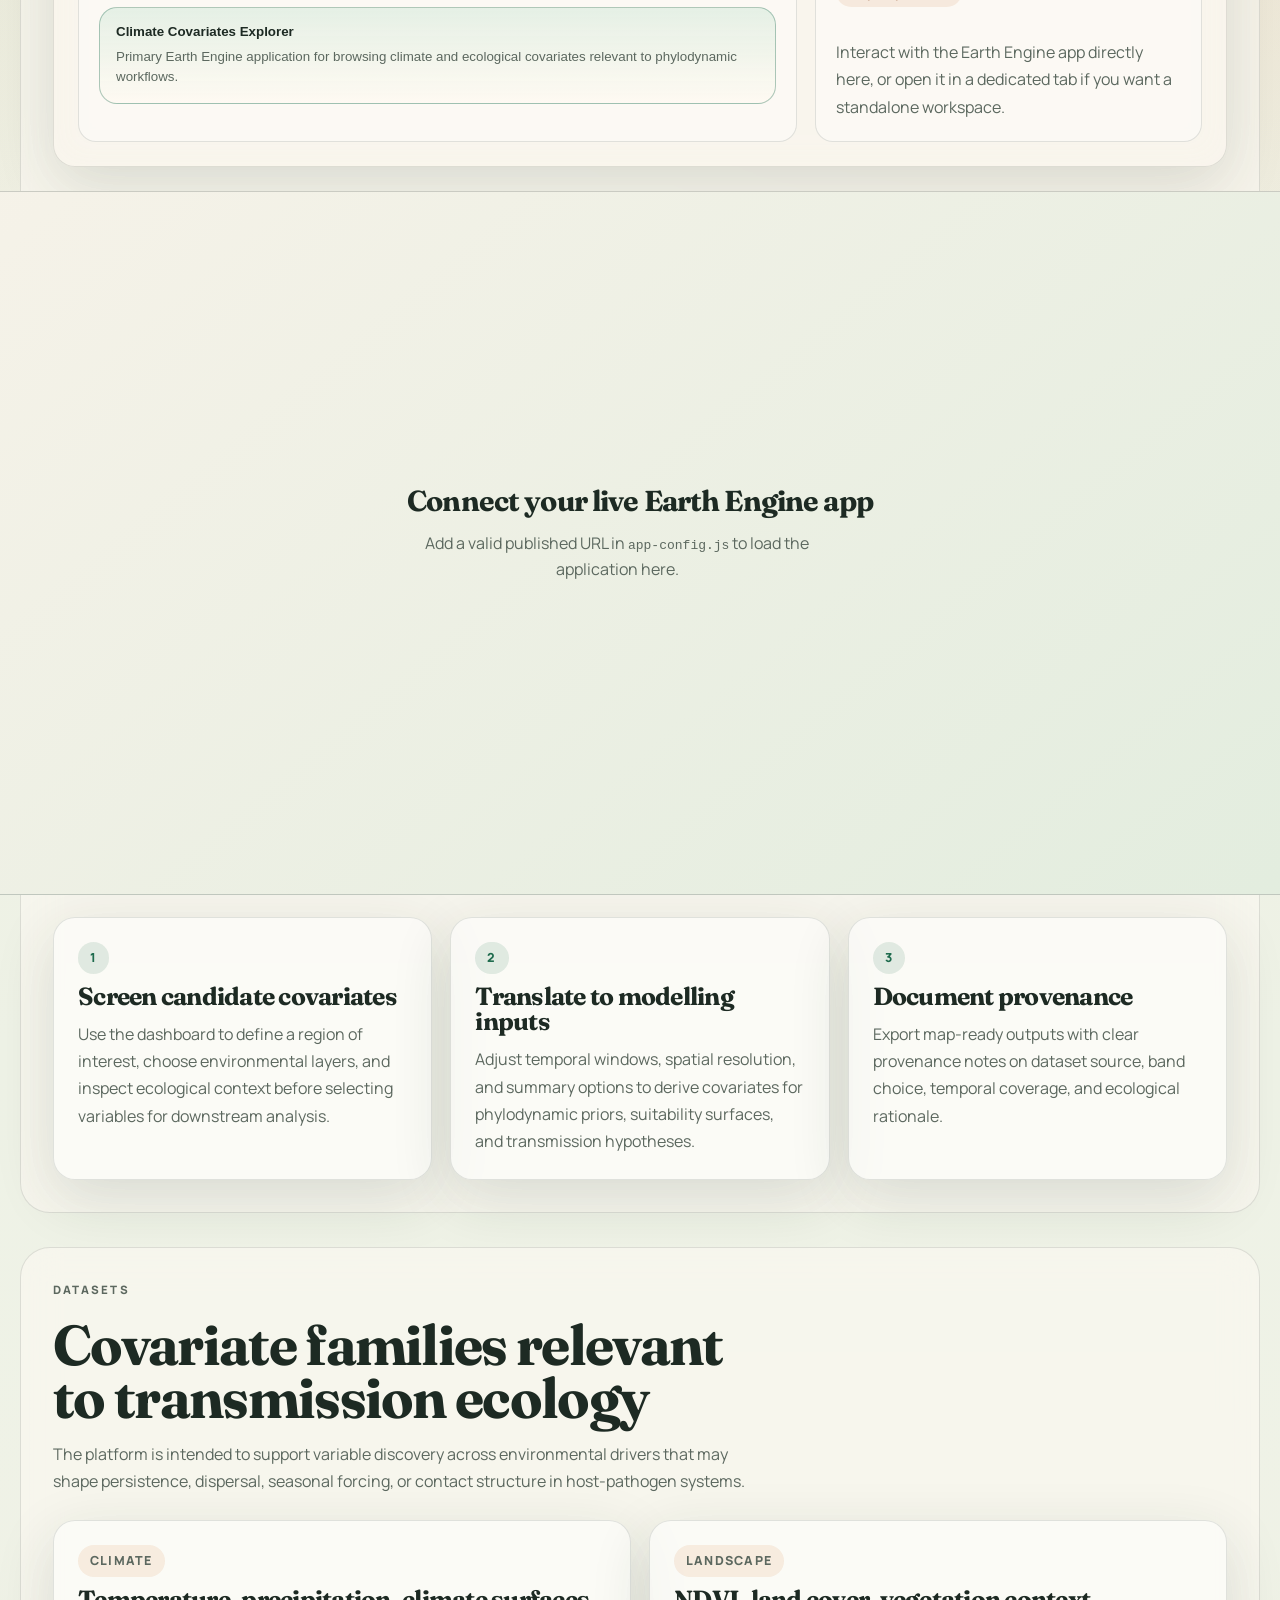
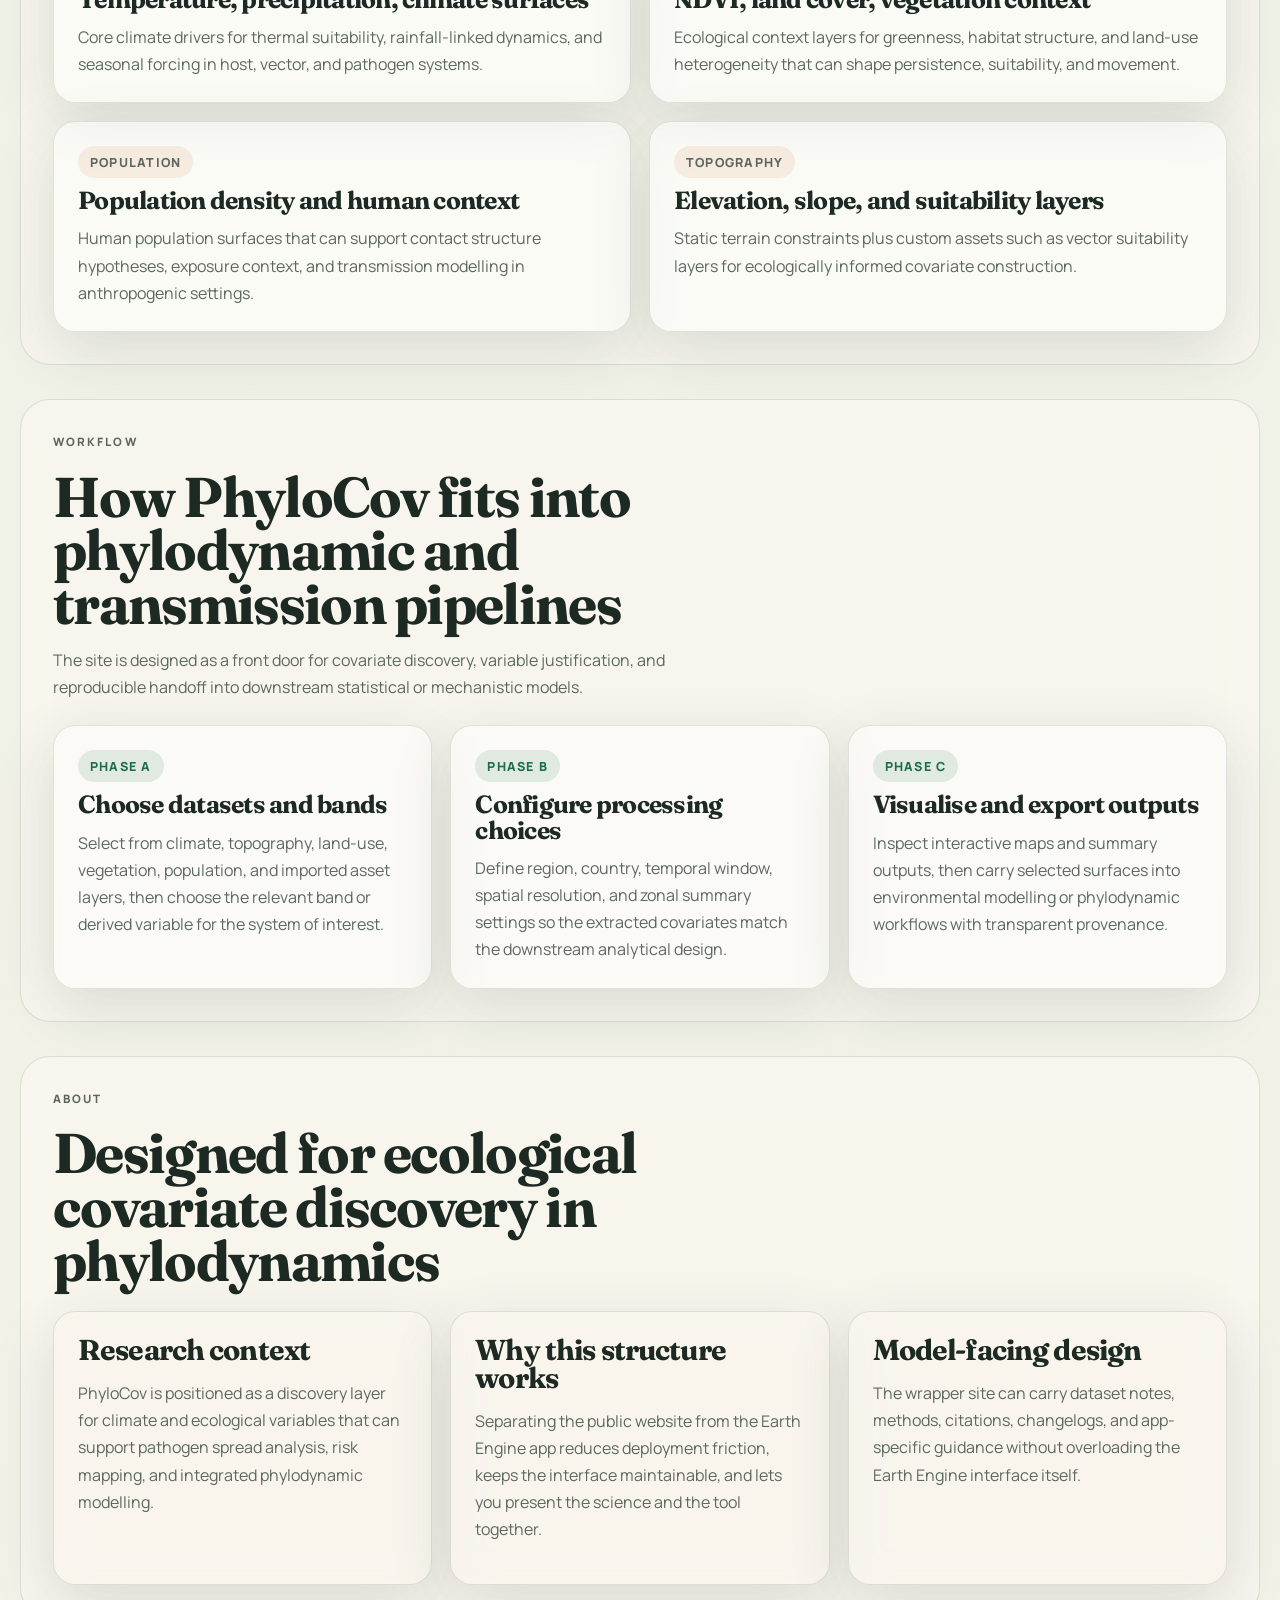
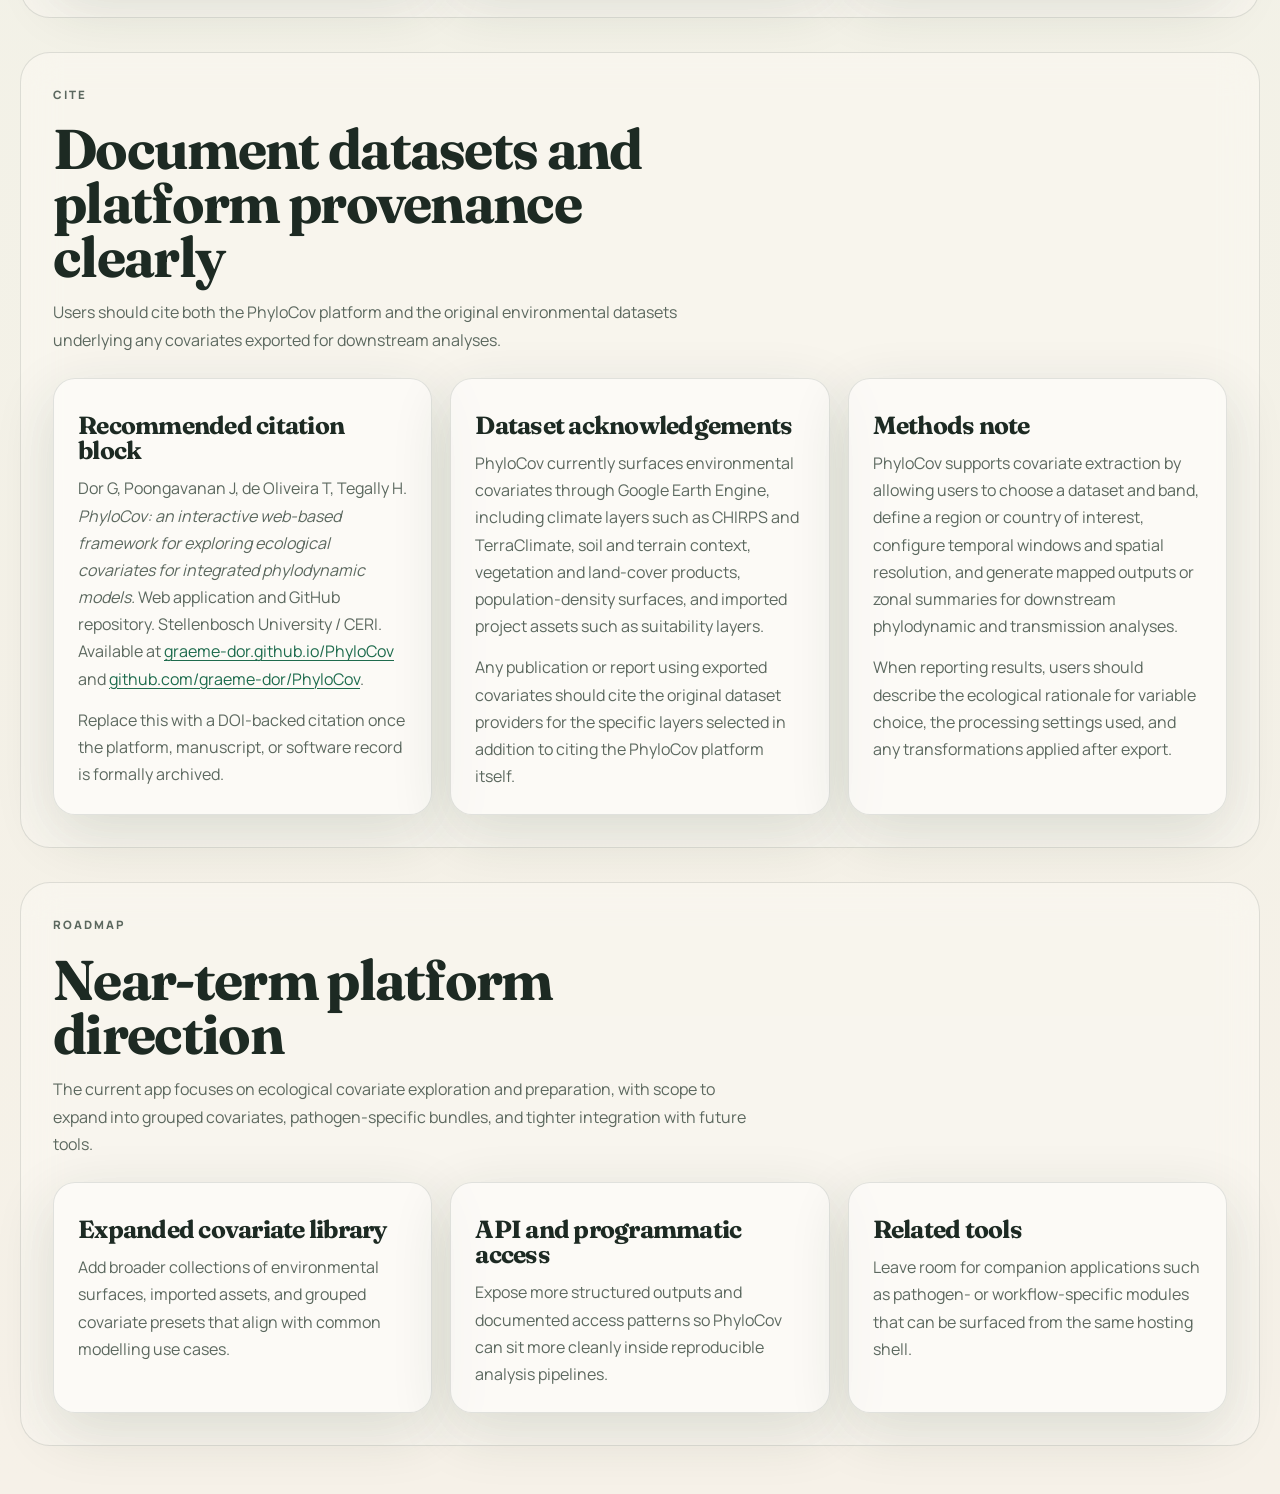
==== commit b6a08be8: "Make embedded app full-width" ====
--- a/index.html
+++ b/index.html
@@ -97,49 +97,59 @@
           </p>
         </div>
 
-        <div class="platform-layout">
-          <div class="app-browser">
-            <div class="app-browser-header">
-              <div>
-                <p class="eyebrow eyebrow-tight">Available tools</p>
-                <h3>Application launcher</h3>
-              </div>
-              <span class="app-count" id="app-count">0 apps</span>
-            </div>
-            <div class="app-list" id="app-list" role="tablist" aria-label="Earth Engine apps"></div>
-          </div>
-
-          <div class="embed-panel">
-            <div class="embed-meta">
-              <div>
-                <p class="eyebrow eyebrow-tight">Selected app</p>
-                <h3 id="app-title">Loading...</h3>
-              </div>
+        <div class="embed-panel">
+          <div class="embed-meta">
+            <div>
+              <p class="eyebrow eyebrow-tight">Selected app</p>
+              <h3 id="app-title">Loading...</h3>
+            </div>
+            <div class="embed-actions">
               <a class="button button-ghost button-small" id="open-app-link" href="#" target="_blank" rel="noreferrer">
                 Open in new tab
               </a>
             </div>
-
-            <p class="app-description" id="app-description">
-              Loading app details.
-            </p>
-
-            <div class="tag-row" id="app-tags" aria-label="App tags"></div>
-
-            <div class="frame-wrap">
-              <iframe
-                id="app-frame"
-                title="PhyloCov hosted Earth Engine application"
-                loading="lazy"
-                referrerpolicy="strict-origin-when-cross-origin"
-              ></iframe>
-              <div class="frame-placeholder" id="frame-placeholder">
+          </div>
+
+          <p class="app-description" id="app-description">
+            Loading app details.
+          </p>
+
+          <div class="platform-controls">
+            <div class="platform-tools">
+              <div class="app-browser-header">
                 <div>
-                  <h4>Connect your live Earth Engine app</h4>
-                  <p>
-                    Add a valid published URL in <code>app-config.js</code> to load the application here.
-                  </p>
+                  <p class="eyebrow eyebrow-tight">Available tools</p>
+                  <h3>Application launcher</h3>
                 </div>
+                <span class="app-count" id="app-count">0 apps</span>
+              </div>
+              <div class="app-list" id="app-list" role="tablist" aria-label="Earth Engine apps"></div>
+            </div>
+
+            <div class="platform-notes">
+              <div class="tag-row" id="app-tags" aria-label="App tags"></div>
+              <p>
+                Interact with the Earth Engine app directly here, or open it in a dedicated tab if you want
+                a standalone workspace.
+              </p>
+            </div>
+          </div>
+        </div>
+
+        <div class="frame-stage">
+          <div class="frame-wrap">
+            <iframe
+              id="app-frame"
+              title="PhyloCov hosted Earth Engine application"
+              loading="lazy"
+              referrerpolicy="strict-origin-when-cross-origin"
+            ></iframe>
+            <div class="frame-placeholder" id="frame-placeholder">
+              <div>
+                <h4>Connect your live Earth Engine app</h4>
+                <p>
+                  Add a valid published URL in <code>app-config.js</code> to load the application here.
+                </p>
               </div>
             </div>
           </div>
--- a/styles.css
+++ b/styles.css
@@ -313,14 +313,6 @@
   line-height: 1.7;
 }
 
-.platform-layout {
-  display: grid;
-  grid-template-columns: minmax(260px, 340px) minmax(0, 1fr);
-  gap: 24px;
-  align-items: start;
-}
-
-.app-browser,
 .embed-panel,
 .about-card {
   padding: 24px;
@@ -410,10 +402,11 @@
 
 .frame-wrap {
   position: relative;
-  min-height: 700px;
-  border-radius: 20px;
+  min-height: 78vh;
+  border-radius: 0;
   overflow: hidden;
-  border: 1px solid var(--line-strong);
+  border-top: 1px solid var(--line-strong);
+  border-bottom: 1px solid var(--line-strong);
   background:
     linear-gradient(180deg, rgba(229, 236, 223, 0.5), rgba(249, 244, 235, 0.78)),
     #edf1e8;
@@ -421,7 +414,7 @@
 
 #app-frame {
   width: 100%;
-  min-height: 700px;
+  min-height: 78vh;
   border: 0;
   display: block;
   background: #eef3ea;
@@ -448,6 +441,50 @@
   display: grid;
   grid-template-columns: repeat(3, minmax(0, 1fr));
   gap: 18px;
+}
+
+.platform-controls {
+  display: grid;
+  grid-template-columns: minmax(0, 1.3fr) minmax(260px, 0.7fr);
+  gap: 18px;
+  margin-top: 20px;
+}
+
+.platform-tools,
+.platform-notes {
+  padding: 20px;
+  border-radius: 18px;
+  border: 1px solid var(--line);
+  background: rgba(255, 255, 255, 0.42);
+}
+
+.platform-notes {
+  display: grid;
+  align-content: start;
+  gap: 14px;
+}
+
+.platform-notes p {
+  margin: 0;
+  color: var(--muted);
+  line-height: 1.7;
+}
+
+.embed-actions {
+  display: flex;
+  align-items: center;
+  gap: 12px;
+  flex-wrap: wrap;
+}
+
+.frame-stage {
+  width: 100vw;
+  margin-left: calc(50% - 50vw);
+  margin-top: 24px;
+}
+
+.platform-tools .app-list {
+  grid-template-columns: repeat(auto-fit, minmax(220px, 1fr));
 }
 
 .usage-strip,
@@ -552,9 +589,9 @@
 
 @media (max-width: 980px) {
   .hero-grid,
-  .platform-layout,
   .about-grid,
   .hero-metrics,
+  .platform-controls,
   .usage-strip,
   .catalog-grid,
   .workflow-grid,
@@ -595,6 +632,6 @@
 
   .frame-wrap,
   #app-frame {
-    min-height: 560px;
+    min-height: 68vh;
   }
 }
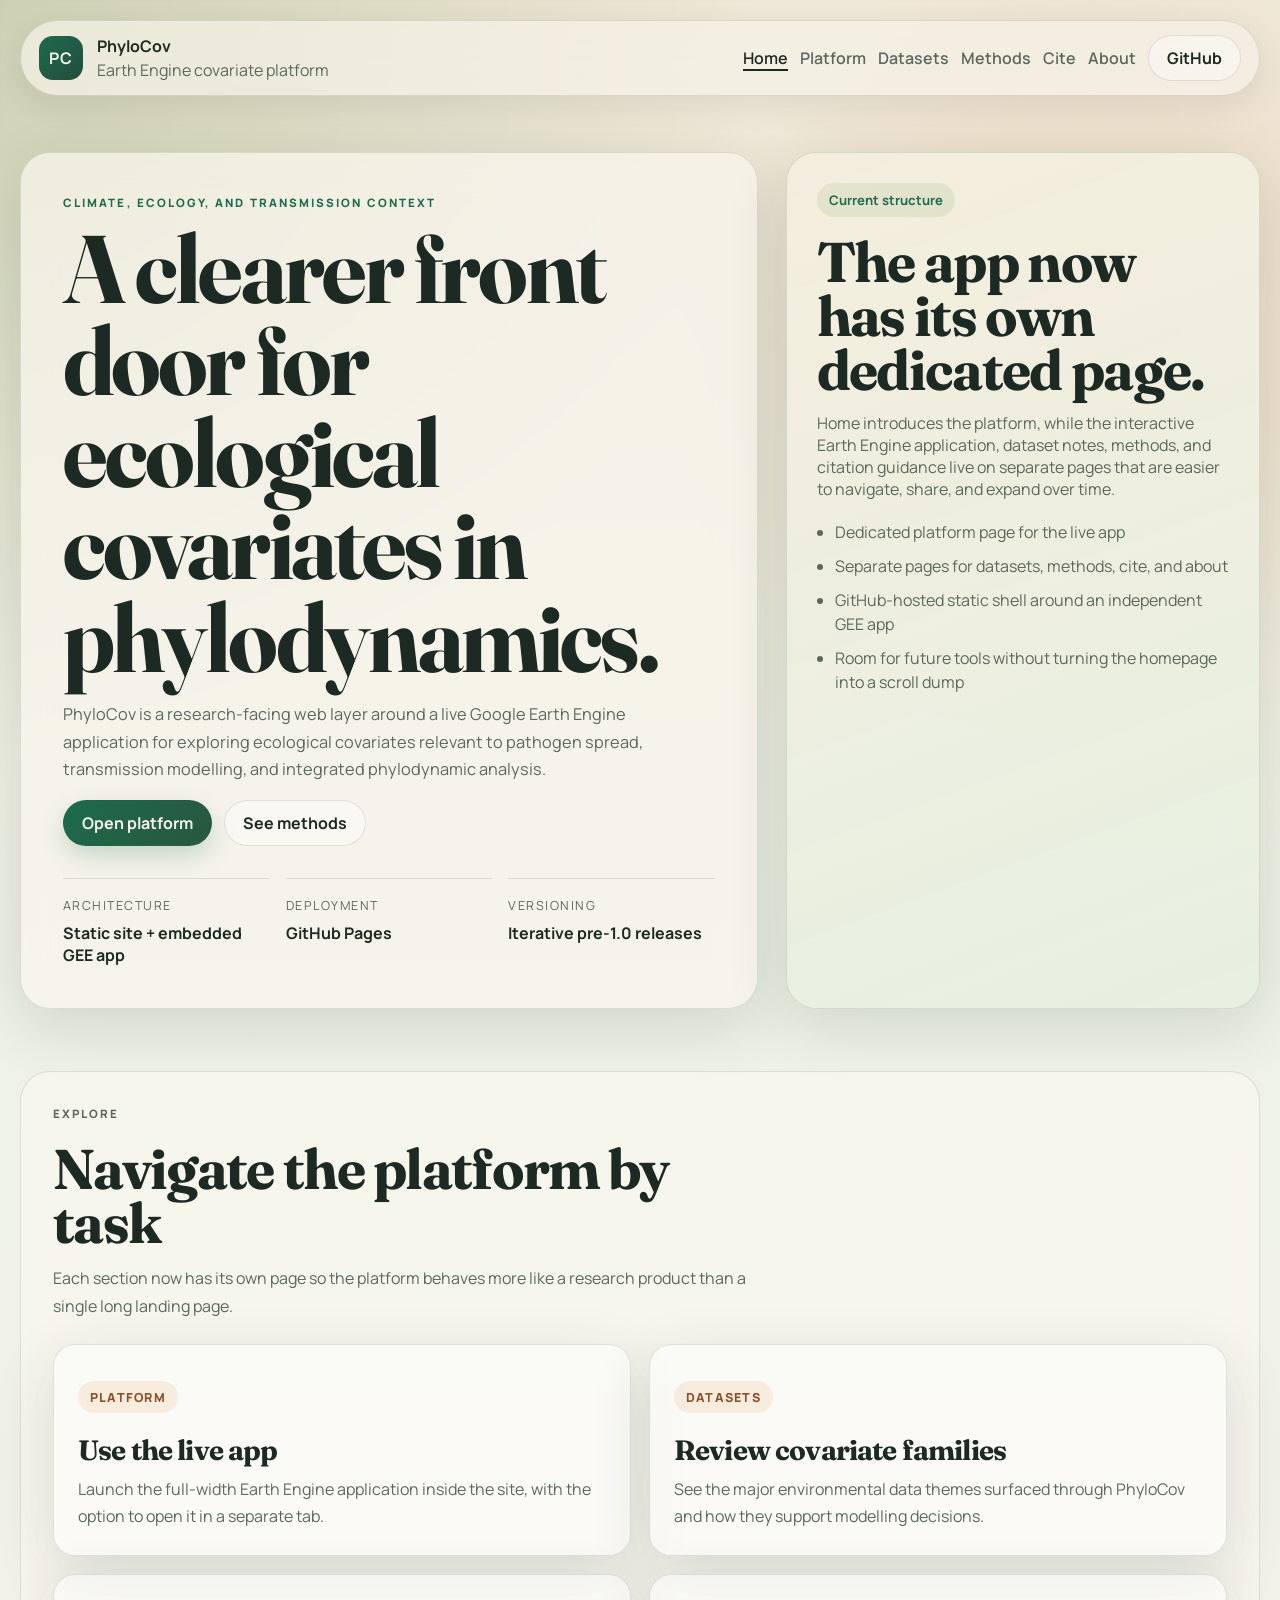
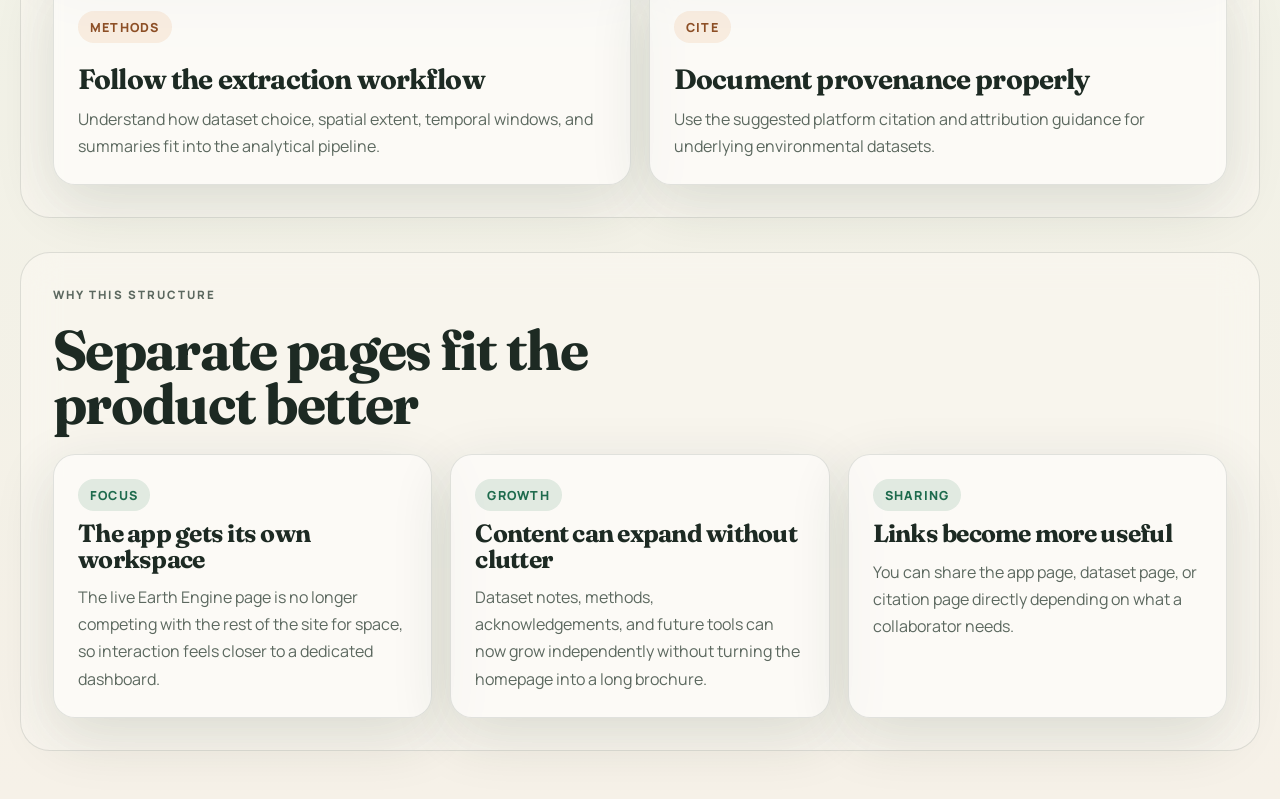
==== commit 58de3246: "Refactor PhyloCov into multi-page site" ====
--- a/index.html
+++ b/index.html
@@ -20,7 +20,7 @@
   <div class="site-shell">
     <header class="hero">
       <nav class="topbar" aria-label="Primary">
-        <a class="brand" href="#top">
+        <a class="brand" href="./index.html">
           <span class="brand-mark">PC</span>
           <span class="brand-copy">
             <strong>PhyloCov</strong>
@@ -28,27 +28,28 @@
           </span>
         </a>
         <div class="topbar-actions">
-          <a class="nav-link" href="#platform">Platform</a>
-          <a class="nav-link" href="#datasets">Datasets</a>
-          <a class="nav-link" href="#workflow">Workflow</a>
-          <a class="nav-link" href="#cite">Cite</a>
-          <a class="nav-link" href="#about">About</a>
+          <a class="nav-link" aria-current="page" href="./index.html">Home</a>
+          <a class="nav-link" href="./platform.html">Platform</a>
+          <a class="nav-link" href="./datasets.html">Datasets</a>
+          <a class="nav-link" href="./methods.html">Methods</a>
+          <a class="nav-link" href="./cite.html">Cite</a>
+          <a class="nav-link" href="./about.html">About</a>
           <a class="button button-ghost" href="https://github.com/graeme-dor/PhyloCov" target="_blank" rel="noreferrer">GitHub</a>
         </div>
       </nav>
 
-      <section class="hero-grid" id="top">
+      <section class="hero-grid">
         <div class="hero-copy">
           <p class="eyebrow">Climate, ecology, and transmission context</p>
-          <h1>Host Earth Engine tools inside a clearer research-facing front end.</h1>
+          <h1>A clearer front door for ecological covariates in phylodynamics.</h1>
           <p class="hero-text">
-            PhyloCov provides a branded web layer for ecological covariates used in
-            phylodynamic applications, transmission modelling, and outbreak analysis.
-            The Earth Engine app remains independent; this site becomes the public entry point.
+            PhyloCov is a research-facing web layer around a live Google Earth Engine application
+            for exploring ecological covariates relevant to pathogen spread, transmission modelling,
+            and integrated phylodynamic analysis.
           </p>
           <div class="hero-actions">
-            <a class="button" href="#platform">Launch platform</a>
-            <a class="button button-ghost" href="#workflow">See workflow</a>
+            <a class="button" href="./platform.html">Open platform</a>
+            <a class="button button-ghost" href="./methods.html">See methods</a>
           </div>
           <dl class="hero-metrics">
             <div>
@@ -57,29 +58,29 @@
             </div>
             <div>
               <dt>Deployment</dt>
-              <dd>GitHub Pages ready</dd>
+              <dd>GitHub Pages</dd>
             </div>
             <div>
-              <dt>Scalability</dt>
-              <dd>Multiple tools supported later</dd>
+              <dt>Versioning</dt>
+              <dd>Iterative pre-1.0 releases</dd>
             </div>
           </dl>
         </div>
 
         <aside class="hero-panel" aria-label="Platform summary">
           <div class="panel-card">
-            <span class="panel-label">Recommended structure</span>
-            <h2>Keep the Earth Engine app separate.</h2>
+            <span class="panel-label">Current structure</span>
+            <h2>The app now has its own dedicated page.</h2>
             <p>
-              This wrapper site handles branding, navigation, project context,
-              documentation, and future multi-app discovery. The GEE app continues
-              to evolve independently and can be swapped or versioned without rebuilding the site.
+              Home introduces the platform, while the interactive Earth Engine application,
+              dataset notes, methods, and citation guidance live on separate pages that are easier
+              to navigate, share, and expand over time.
             </p>
             <ul class="feature-list">
-              <li>Dedicated research landing page</li>
-              <li>Embedded app via iframe</li>
-              <li>Config-driven support for future apps</li>
-              <li>Simple GitHub-hosted deployment</li>
+              <li>Dedicated platform page for the live app</li>
+              <li>Separate pages for datasets, methods, cite, and about</li>
+              <li>GitHub-hosted static shell around an independent GEE app</li>
+              <li>Room for future tools without turning the homepage into a scroll dump</li>
             </ul>
           </div>
         </aside>
@@ -87,307 +88,73 @@
     </header>
 
     <main>
-      <section class="platform-section" id="platform">
+      <section class="content-section">
         <div class="section-heading">
-          <p class="eyebrow">Platform</p>
-          <h2>Explore hosted Earth Engine applications</h2>
+          <p class="eyebrow">Explore</p>
+          <h2>Navigate the platform by task</h2>
           <p>
-            PhyloCov currently hosts the live Earth Engine app below. The launcher and host layout
-            are already structured to support additional tools as the platform grows.
+            Each section now has its own page so the platform behaves more like a research product
+            than a single long landing page.
           </p>
         </div>
 
-        <div class="embed-panel">
-          <div class="embed-meta">
-            <div>
-              <p class="eyebrow eyebrow-tight">Selected app</p>
-              <h3 id="app-title">Loading...</h3>
-            </div>
-            <div class="embed-actions">
-              <a class="button button-ghost button-small" id="open-app-link" href="#" target="_blank" rel="noreferrer">
-                Open in new tab
-              </a>
-            </div>
-          </div>
-
-          <p class="app-description" id="app-description">
-            Loading app details.
-          </p>
-
-          <div class="platform-controls">
-            <div class="platform-tools">
-              <div class="app-browser-header">
-                <div>
-                  <p class="eyebrow eyebrow-tight">Available tools</p>
-                  <h3>Application launcher</h3>
-                </div>
-                <span class="app-count" id="app-count">0 apps</span>
-              </div>
-              <div class="app-list" id="app-list" role="tablist" aria-label="Earth Engine apps"></div>
-            </div>
-
-            <div class="platform-notes">
-              <div class="tag-row" id="app-tags" aria-label="App tags"></div>
-              <p>
-                Interact with the Earth Engine app directly here, or open it in a dedicated tab if you want
-                a standalone workspace.
-              </p>
-            </div>
-          </div>
-        </div>
-
-        <div class="frame-stage">
-          <div class="frame-wrap">
-            <iframe
-              id="app-frame"
-              title="PhyloCov hosted Earth Engine application"
-              loading="lazy"
-              referrerpolicy="strict-origin-when-cross-origin"
-            ></iframe>
-            <div class="frame-placeholder" id="frame-placeholder">
-              <div>
-                <h4>Connect your live Earth Engine app</h4>
-                <p>
-                  Add a valid published URL in <code>app-config.js</code> to load the application here.
-                </p>
-              </div>
-            </div>
-          </div>
-        </div>
-
-        <div class="usage-strip">
-          <article class="usage-card">
-            <span class="usage-step">1</span>
-            <h3>Screen candidate covariates</h3>
-            <p>
-              Use the dashboard to define a region of interest, choose environmental layers,
-              and inspect ecological context before selecting variables for downstream analysis.
-            </p>
-          </article>
-          <article class="usage-card">
-            <span class="usage-step">2</span>
-            <h3>Translate to modelling inputs</h3>
-            <p>
-              Adjust temporal windows, spatial resolution, and summary options to derive
-              covariates for phylodynamic priors, suitability surfaces, and transmission hypotheses.
-            </p>
-          </article>
-          <article class="usage-card">
-            <span class="usage-step">3</span>
-            <h3>Document provenance</h3>
-            <p>
-              Export map-ready outputs with clear provenance notes on dataset source,
-              band choice, temporal coverage, and ecological rationale.
-            </p>
-          </article>
+        <div class="link-grid">
+          <a class="nav-card" href="./platform.html">
+            <p class="catalog-kicker">Platform</p>
+            <h3>Use the live app</h3>
+            <p>Launch the full-width Earth Engine application inside the site, with the option to open it in a separate tab.</p>
+          </a>
+          <a class="nav-card" href="./datasets.html">
+            <p class="catalog-kicker">Datasets</p>
+            <h3>Review covariate families</h3>
+            <p>See the major environmental data themes surfaced through PhyloCov and how they support modelling decisions.</p>
+          </a>
+          <a class="nav-card" href="./methods.html">
+            <p class="catalog-kicker">Methods</p>
+            <h3>Follow the extraction workflow</h3>
+            <p>Understand how dataset choice, spatial extent, temporal windows, and summaries fit into the analytical pipeline.</p>
+          </a>
+          <a class="nav-card" href="./cite.html">
+            <p class="catalog-kicker">Cite</p>
+            <h3>Document provenance properly</h3>
+            <p>Use the suggested platform citation and attribution guidance for underlying environmental datasets.</p>
+          </a>
         </div>
       </section>
 
-      <section class="content-section" id="datasets">
+      <section class="content-section">
         <div class="section-heading">
-          <p class="eyebrow">Datasets</p>
-          <h2>Covariate families relevant to transmission ecology</h2>
-          <p>
-            The platform is intended to support variable discovery across environmental drivers that may
-            shape persistence, dispersal, seasonal forcing, or contact structure in host-pathogen systems.
-          </p>
-        </div>
-
-        <div class="catalog-grid">
-          <article class="catalog-card">
-            <p class="catalog-kicker">Climate</p>
-            <h3>Temperature, precipitation, climate surfaces</h3>
-            <p>
-              Core climate drivers for thermal suitability, rainfall-linked dynamics, and seasonal forcing
-              in host, vector, and pathogen systems.
-            </p>
-          </article>
-          <article class="catalog-card">
-            <p class="catalog-kicker">Landscape</p>
-            <h3>NDVI, land cover, vegetation context</h3>
-            <p>
-              Ecological context layers for greenness, habitat structure, and land-use heterogeneity
-              that can shape persistence, suitability, and movement.
-            </p>
-          </article>
-          <article class="catalog-card">
-            <p class="catalog-kicker">Population</p>
-            <h3>Population density and human context</h3>
-            <p>
-              Human population surfaces that can support contact structure hypotheses,
-              exposure context, and transmission modelling in anthropogenic settings.
-            </p>
-          </article>
-          <article class="catalog-card">
-            <p class="catalog-kicker">Topography</p>
-            <h3>Elevation, slope, and suitability layers</h3>
-            <p>
-              Static terrain constraints plus custom assets such as vector suitability layers
-              for ecologically informed covariate construction.
-            </p>
-          </article>
-        </div>
-      </section>
-
-      <section class="content-section" id="workflow">
-        <div class="section-heading">
-          <p class="eyebrow">Workflow</p>
-          <h2>How PhyloCov fits into phylodynamic and transmission pipelines</h2>
-          <p>
-            The site is designed as a front door for covariate discovery, variable justification,
-            and reproducible handoff into downstream statistical or mechanistic models.
-          </p>
+          <p class="eyebrow">Why this structure</p>
+          <h2>Separate pages fit the product better</h2>
         </div>
 
         <div class="workflow-grid">
           <article class="workflow-card">
-            <span class="workflow-phase">Phase A</span>
-            <h3>Choose datasets and bands</h3>
+            <span class="workflow-phase">Focus</span>
+            <h3>The app gets its own workspace</h3>
             <p>
-              Select from climate, topography, land-use, vegetation, population, and imported asset layers,
-              then choose the relevant band or derived variable for the system of interest.
+              The live Earth Engine page is no longer competing with the rest of the site for space,
+              so interaction feels closer to a dedicated dashboard.
             </p>
           </article>
           <article class="workflow-card">
-            <span class="workflow-phase">Phase B</span>
-            <h3>Configure processing choices</h3>
+            <span class="workflow-phase">Growth</span>
+            <h3>Content can expand without clutter</h3>
             <p>
-              Define region, country, temporal window, spatial resolution, and zonal summary settings
-              so the extracted covariates match the downstream analytical design.
+              Dataset notes, methods, acknowledgements, and future tools can now grow independently
+              without turning the homepage into a long brochure.
             </p>
           </article>
           <article class="workflow-card">
-            <span class="workflow-phase">Phase C</span>
-            <h3>Visualise and export outputs</h3>
+            <span class="workflow-phase">Sharing</span>
+            <h3>Links become more useful</h3>
             <p>
-              Inspect interactive maps and summary outputs, then carry selected surfaces into
-              environmental modelling or phylodynamic workflows with transparent provenance.
-            </p>
-          </article>
-        </div>
-      </section>
-
-      <section class="about-section" id="about">
-        <div class="section-heading">
-          <p class="eyebrow">About</p>
-          <h2>Designed for ecological covariate discovery in phylodynamics</h2>
-        </div>
-
-        <div class="about-grid">
-          <article class="about-card">
-            <h3>Research context</h3>
-            <p>
-              PhyloCov is positioned as a discovery layer for climate and ecological
-              variables that can support pathogen spread analysis, risk mapping, and integrated phylodynamic modelling.
-            </p>
-          </article>
-          <article class="about-card">
-            <h3>Why this structure works</h3>
-            <p>
-              Separating the public website from the Earth Engine app reduces deployment friction,
-              keeps the interface maintainable, and lets you present the science and the tool together.
-            </p>
-          </article>
-          <article class="about-card">
-            <h3>Model-facing design</h3>
-            <p>
-              The wrapper site can carry dataset notes, methods, citations, changelogs,
-              and app-specific guidance without overloading the Earth Engine interface itself.
-            </p>
-          </article>
-        </div>
-      </section>
-
-      <section class="content-section" id="cite">
-        <div class="section-heading">
-          <p class="eyebrow">Cite</p>
-          <h2>Document datasets and platform provenance clearly</h2>
-          <p>
-            Users should cite both the PhyloCov platform and the original environmental datasets
-            underlying any covariates exported for downstream analyses.
-          </p>
-        </div>
-
-        <div class="cite-layout">
-          <article class="cite-card">
-            <h3>Recommended citation block</h3>
-            <p class="citation-text">
-              Dor G, Poongavanan J, de Oliveira T, Tegally H. <em>PhyloCov: an interactive web-based
-              framework for exploring ecological covariates for integrated phylodynamic models.</em>
-              Web application and GitHub repository. Stellenbosch University / CERI. Available at
-              <a href="https://graeme-dor.github.io/PhyloCov/" target="_blank" rel="noreferrer">graeme-dor.github.io/PhyloCov</a>
-              and <a href="https://github.com/graeme-dor/PhyloCov" target="_blank" rel="noreferrer">github.com/graeme-dor/PhyloCov</a>.
-            </p>
-            <p>
-              Replace this with a DOI-backed citation once the platform, manuscript, or software record is formally archived.
-            </p>
-          </article>
-          <article class="cite-card">
-            <h3>Dataset acknowledgements</h3>
-            <p>
-              PhyloCov currently surfaces environmental covariates through Google Earth Engine,
-              including climate layers such as CHIRPS and TerraClimate, soil and terrain context,
-              vegetation and land-cover products, population-density surfaces, and imported project assets
-              such as suitability layers.
-            </p>
-            <p>
-              Any publication or report using exported covariates should cite the original dataset providers
-              for the specific layers selected in addition to citing the PhyloCov platform itself.
-            </p>
-          </article>
-          <article class="cite-card">
-            <h3>Methods note</h3>
-            <p>
-              PhyloCov supports covariate extraction by allowing users to choose a dataset and band,
-              define a region or country of interest, configure temporal windows and spatial resolution,
-              and generate mapped outputs or zonal summaries for downstream phylodynamic and transmission analyses.
-            </p>
-            <p>
-              When reporting results, users should describe the ecological rationale for variable choice,
-              the processing settings used, and any transformations applied after export.
-            </p>
-          </article>
-        </div>
-      </section>
-
-      <section class="content-section" id="roadmap">
-        <div class="section-heading">
-          <p class="eyebrow">Roadmap</p>
-          <h2>Near-term platform direction</h2>
-          <p>
-            The current app focuses on ecological covariate exploration and preparation, with scope to
-            expand into grouped covariates, pathogen-specific bundles, and tighter integration with future tools.
-          </p>
-        </div>
-
-        <div class="cite-layout">
-          <article class="cite-card">
-            <h3>Expanded covariate library</h3>
-            <p>
-              Add broader collections of environmental surfaces, imported assets, and grouped covariate presets
-              that align with common modelling use cases.
-            </p>
-          </article>
-          <article class="cite-card">
-            <h3>API and programmatic access</h3>
-            <p>
-              Expose more structured outputs and documented access patterns so PhyloCov can sit more cleanly
-              inside reproducible analysis pipelines.
-            </p>
-          </article>
-          <article class="cite-card">
-            <h3>Related tools</h3>
-            <p>
-              Leave room for companion applications such as pathogen- or workflow-specific modules
-              that can be surfaced from the same hosting shell.
+              You can share the app page, dataset page, or citation page directly depending on what a collaborator needs.
             </p>
           </article>
         </div>
       </section>
     </main>
   </div>
-
-  <script src="./app-config.js"></script>
-  <script src="./script.js"></script>
 </body>
 </html>
--- a/styles.css
+++ b/styles.css
@@ -129,6 +129,13 @@
   font-weight: 600;
 }
 
+.nav-link[aria-current="page"] {
+  color: var(--text);
+  text-decoration: underline;
+  text-decoration-thickness: 2px;
+  text-underline-offset: 0.32em;
+}
+
 .hero-grid {
   display: grid;
   grid-template-columns: minmax(0, 1.4fr) minmax(300px, 0.9fr);
@@ -300,6 +307,27 @@
   backdrop-filter: blur(18px);
 }
 
+.page-header {
+  padding: 40px 0 12px;
+}
+
+.page-header h1 {
+  margin: 10px 0 14px;
+  font-family: "Fraunces", "Iowan Old Style", "Palatino Linotype", serif;
+  font-size: clamp(2.8rem, 6vw, 5rem);
+  line-height: 0.96;
+  letter-spacing: -0.03em;
+  max-width: 12ch;
+}
+
+.page-lead {
+  max-width: 64ch;
+  margin: 0;
+  color: var(--muted);
+  line-height: 1.75;
+  font-size: 1.02rem;
+}
+
 .section-heading {
   max-width: 70ch;
   margin-bottom: 24px;
@@ -431,6 +459,10 @@
     linear-gradient(140deg, rgba(247, 242, 232, 0.84), rgba(225, 236, 221, 0.86));
 }
 
+.frame-placeholder[hidden] {
+  display: none !important;
+}
+
 .frame-placeholder p {
   max-width: 42ch;
   color: var(--muted);
@@ -448,6 +480,45 @@
   grid-template-columns: minmax(0, 1.3fr) minmax(260px, 0.7fr);
   gap: 18px;
   margin-top: 20px;
+}
+
+.link-grid {
+  display: grid;
+  grid-template-columns: repeat(2, minmax(0, 1fr));
+  gap: 18px;
+}
+
+.nav-card {
+  display: block;
+  padding: 24px;
+  border-radius: var(--radius-lg);
+  border: 1px solid var(--line);
+  background: rgba(255, 255, 255, 0.5);
+  box-shadow: var(--shadow);
+  color: inherit;
+  text-decoration: none;
+  transition: transform 160ms ease, border-color 160ms ease, background 160ms ease;
+}
+
+.nav-card:hover,
+.nav-card:focus-visible {
+  transform: translateY(-1px);
+  border-color: rgba(30, 107, 77, 0.35);
+  background: linear-gradient(180deg, rgba(223, 237, 226, 0.78), rgba(255, 250, 242, 0.84));
+}
+
+.nav-card h3 {
+  margin: 10px 0 12px;
+  font-family: "Fraunces", "Iowan Old Style", "Palatino Linotype", serif;
+  font-size: 1.75rem;
+  line-height: 1.02;
+  letter-spacing: -0.03em;
+}
+
+.nav-card p:last-child {
+  margin: 0;
+  color: var(--muted);
+  line-height: 1.7;
 }
 
 .platform-tools,
@@ -592,6 +663,7 @@
   .about-grid,
   .hero-metrics,
   .platform-controls,
+  .link-grid,
   .usage-strip,
   .catalog-grid,
   .workflow-grid,
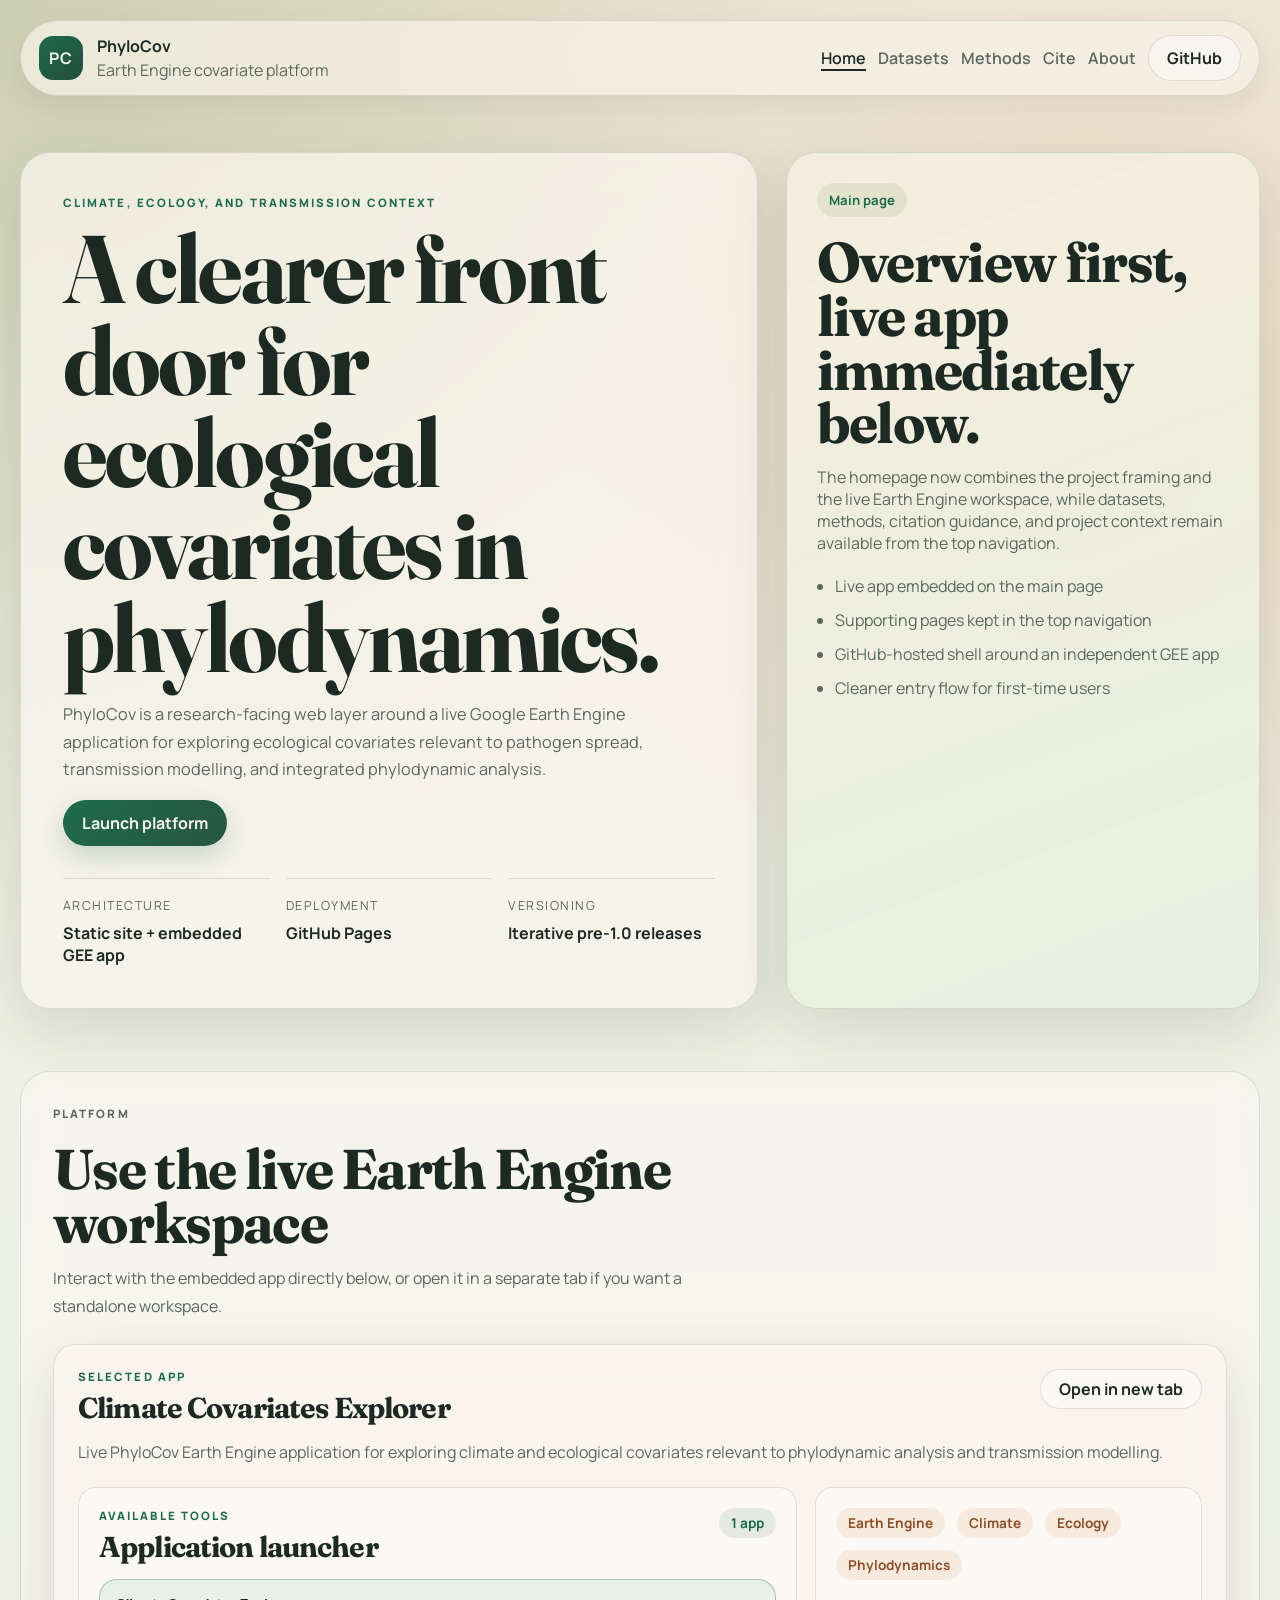
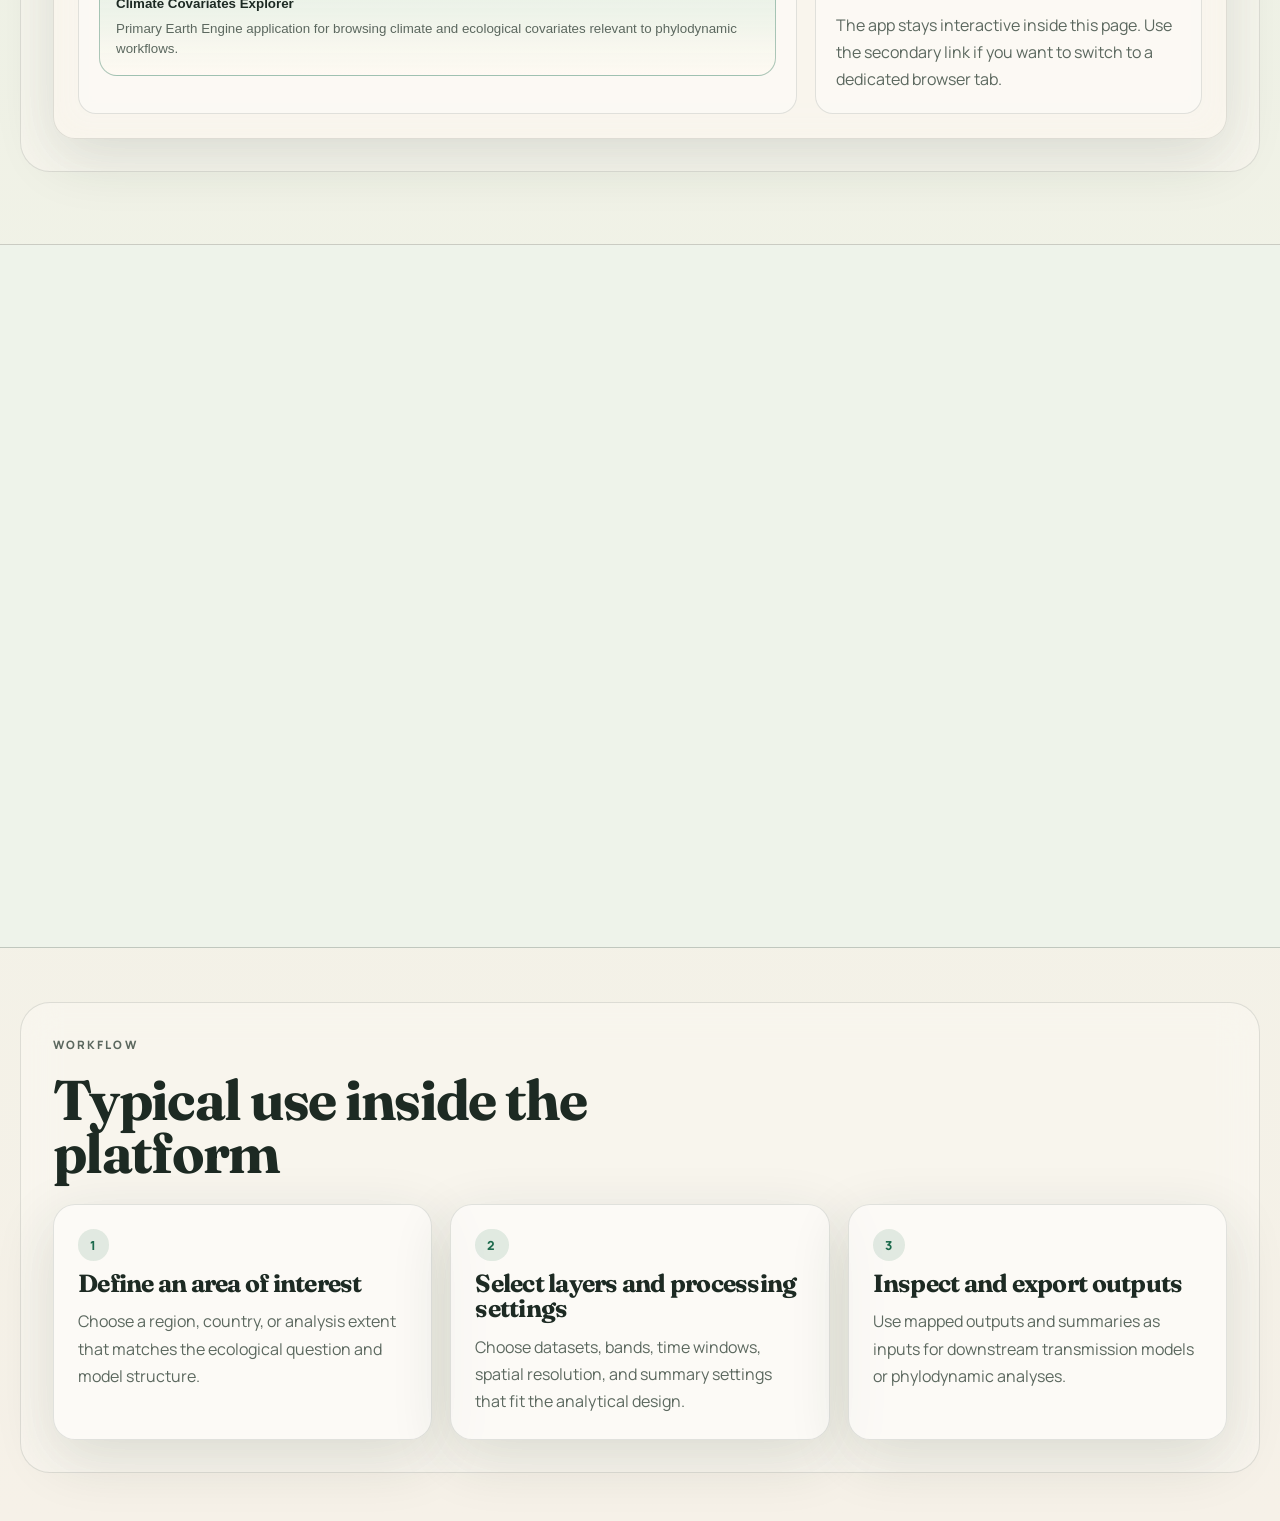
==== commit d34af2c7: "Combine homepage and platform view" ====
--- a/index.html
+++ b/index.html
@@ -29,7 +29,6 @@
         </a>
         <div class="topbar-actions">
           <a class="nav-link" aria-current="page" href="./index.html">Home</a>
-          <a class="nav-link" href="./platform.html">Platform</a>
           <a class="nav-link" href="./datasets.html">Datasets</a>
           <a class="nav-link" href="./methods.html">Methods</a>
           <a class="nav-link" href="./cite.html">Cite</a>
@@ -48,8 +47,7 @@
             and integrated phylodynamic analysis.
           </p>
           <div class="hero-actions">
-            <a class="button" href="./platform.html">Open platform</a>
-            <a class="button button-ghost" href="./methods.html">See methods</a>
+            <a class="button" href="#platform">Launch platform</a>
           </div>
           <dl class="hero-metrics">
             <div>
@@ -69,18 +67,17 @@
 
         <aside class="hero-panel" aria-label="Platform summary">
           <div class="panel-card">
-            <span class="panel-label">Current structure</span>
-            <h2>The app now has its own dedicated page.</h2>
+            <span class="panel-label">Main page</span>
+            <h2>Overview first, live app immediately below.</h2>
             <p>
-              Home introduces the platform, while the interactive Earth Engine application,
-              dataset notes, methods, and citation guidance live on separate pages that are easier
-              to navigate, share, and expand over time.
+              The homepage now combines the project framing and the live Earth Engine workspace,
+              while datasets, methods, citation guidance, and project context remain available from the top navigation.
             </p>
             <ul class="feature-list">
-              <li>Dedicated platform page for the live app</li>
-              <li>Separate pages for datasets, methods, cite, and about</li>
-              <li>GitHub-hosted static shell around an independent GEE app</li>
-              <li>Room for future tools without turning the homepage into a scroll dump</li>
+              <li>Live app embedded on the main page</li>
+              <li>Supporting pages kept in the top navigation</li>
+              <li>GitHub-hosted shell around an independent GEE app</li>
+              <li>Cleaner entry flow for first-time users</li>
             </ul>
           </div>
         </aside>
@@ -88,73 +85,105 @@
     </header>
 
     <main>
-      <section class="content-section">
+      <section class="platform-section" id="platform">
         <div class="section-heading">
-          <p class="eyebrow">Explore</p>
-          <h2>Navigate the platform by task</h2>
+          <p class="eyebrow">Platform</p>
+          <h2>Use the live Earth Engine workspace</h2>
           <p>
-            Each section now has its own page so the platform behaves more like a research product
-            than a single long landing page.
+            Interact with the embedded app directly below, or open it in a separate tab if you want a standalone workspace.
           </p>
         </div>
 
-        <div class="link-grid">
-          <a class="nav-card" href="./platform.html">
-            <p class="catalog-kicker">Platform</p>
-            <h3>Use the live app</h3>
-            <p>Launch the full-width Earth Engine application inside the site, with the option to open it in a separate tab.</p>
-          </a>
-          <a class="nav-card" href="./datasets.html">
-            <p class="catalog-kicker">Datasets</p>
-            <h3>Review covariate families</h3>
-            <p>See the major environmental data themes surfaced through PhyloCov and how they support modelling decisions.</p>
-          </a>
-          <a class="nav-card" href="./methods.html">
-            <p class="catalog-kicker">Methods</p>
-            <h3>Follow the extraction workflow</h3>
-            <p>Understand how dataset choice, spatial extent, temporal windows, and summaries fit into the analytical pipeline.</p>
-          </a>
-          <a class="nav-card" href="./cite.html">
-            <p class="catalog-kicker">Cite</p>
-            <h3>Document provenance properly</h3>
-            <p>Use the suggested platform citation and attribution guidance for underlying environmental datasets.</p>
-          </a>
+        <div class="embed-panel">
+          <div class="embed-meta">
+            <div>
+              <p class="eyebrow eyebrow-tight">Selected app</p>
+              <h3 id="app-title">Loading...</h3>
+            </div>
+            <div class="embed-actions">
+              <a class="button button-ghost button-small" id="open-app-link" href="#" target="_blank" rel="noreferrer">
+                Open in new tab
+              </a>
+            </div>
+          </div>
+
+          <p class="app-description" id="app-description">
+            Loading app details.
+          </p>
+
+          <div class="platform-controls">
+            <div class="platform-tools">
+              <div class="app-browser-header">
+                <div>
+                  <p class="eyebrow eyebrow-tight">Available tools</p>
+                  <h3>Application launcher</h3>
+                </div>
+                <span class="app-count" id="app-count">0 apps</span>
+              </div>
+              <div class="app-list" id="app-list" role="tablist" aria-label="Earth Engine apps"></div>
+            </div>
+
+            <div class="platform-notes">
+              <div class="tag-row" id="app-tags" aria-label="App tags"></div>
+              <p>
+                The app stays interactive inside this page. Use the secondary link if you want to switch to a dedicated browser tab.
+              </p>
+            </div>
+          </div>
         </div>
       </section>
+    </main>
+  </div>
 
+  <div class="frame-stage">
+    <div class="frame-wrap">
+      <iframe
+        id="app-frame"
+        title="PhyloCov hosted Earth Engine application"
+        loading="lazy"
+        referrerpolicy="strict-origin-when-cross-origin"
+      ></iframe>
+      <div class="frame-placeholder" id="frame-placeholder">
+        <div>
+          <h4>Connect your live Earth Engine app</h4>
+          <p>
+            Add a valid published URL in <code>app-config.js</code> to load the application here.
+          </p>
+        </div>
+      </div>
+    </div>
+  </div>
+
+  <div class="site-shell">
+    <main>
       <section class="content-section">
         <div class="section-heading">
-          <p class="eyebrow">Why this structure</p>
-          <h2>Separate pages fit the product better</h2>
+          <p class="eyebrow">Workflow</p>
+          <h2>Typical use inside the platform</h2>
         </div>
 
-        <div class="workflow-grid">
-          <article class="workflow-card">
-            <span class="workflow-phase">Focus</span>
-            <h3>The app gets its own workspace</h3>
-            <p>
-              The live Earth Engine page is no longer competing with the rest of the site for space,
-              so interaction feels closer to a dedicated dashboard.
-            </p>
+        <div class="usage-strip">
+          <article class="usage-card">
+            <span class="usage-step">1</span>
+            <h3>Define an area of interest</h3>
+            <p>Choose a region, country, or analysis extent that matches the ecological question and model structure.</p>
           </article>
-          <article class="workflow-card">
-            <span class="workflow-phase">Growth</span>
-            <h3>Content can expand without clutter</h3>
-            <p>
-              Dataset notes, methods, acknowledgements, and future tools can now grow independently
-              without turning the homepage into a long brochure.
-            </p>
+          <article class="usage-card">
+            <span class="usage-step">2</span>
+            <h3>Select layers and processing settings</h3>
+            <p>Choose datasets, bands, time windows, spatial resolution, and summary settings that fit the analytical design.</p>
           </article>
-          <article class="workflow-card">
-            <span class="workflow-phase">Sharing</span>
-            <h3>Links become more useful</h3>
-            <p>
-              You can share the app page, dataset page, or citation page directly depending on what a collaborator needs.
-            </p>
+          <article class="usage-card">
+            <span class="usage-step">3</span>
+            <h3>Inspect and export outputs</h3>
+            <p>Use mapped outputs and summaries as inputs for downstream transmission models or phylodynamic analyses.</p>
           </article>
         </div>
       </section>
     </main>
   </div>
+
+  <script src="./app-config.js"></script>
+  <script src="./script.js"></script>
 </body>
 </html>
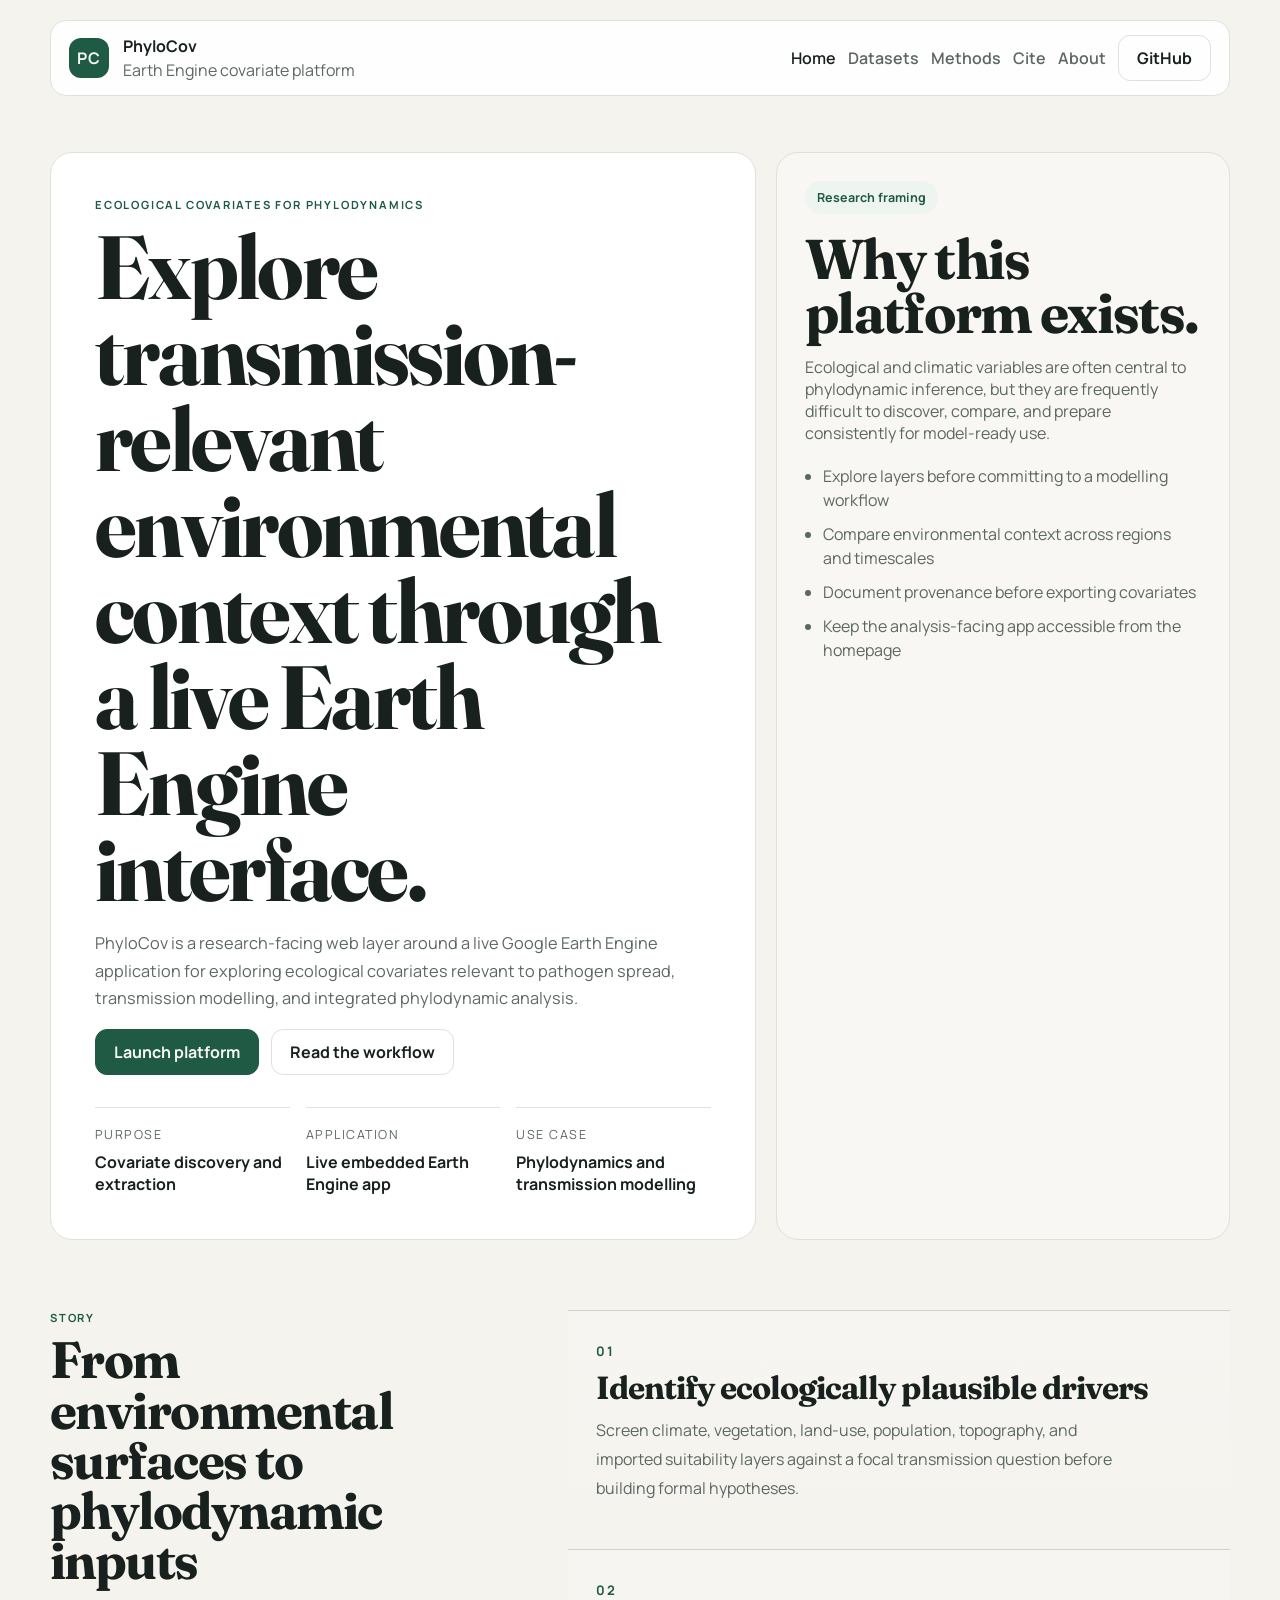
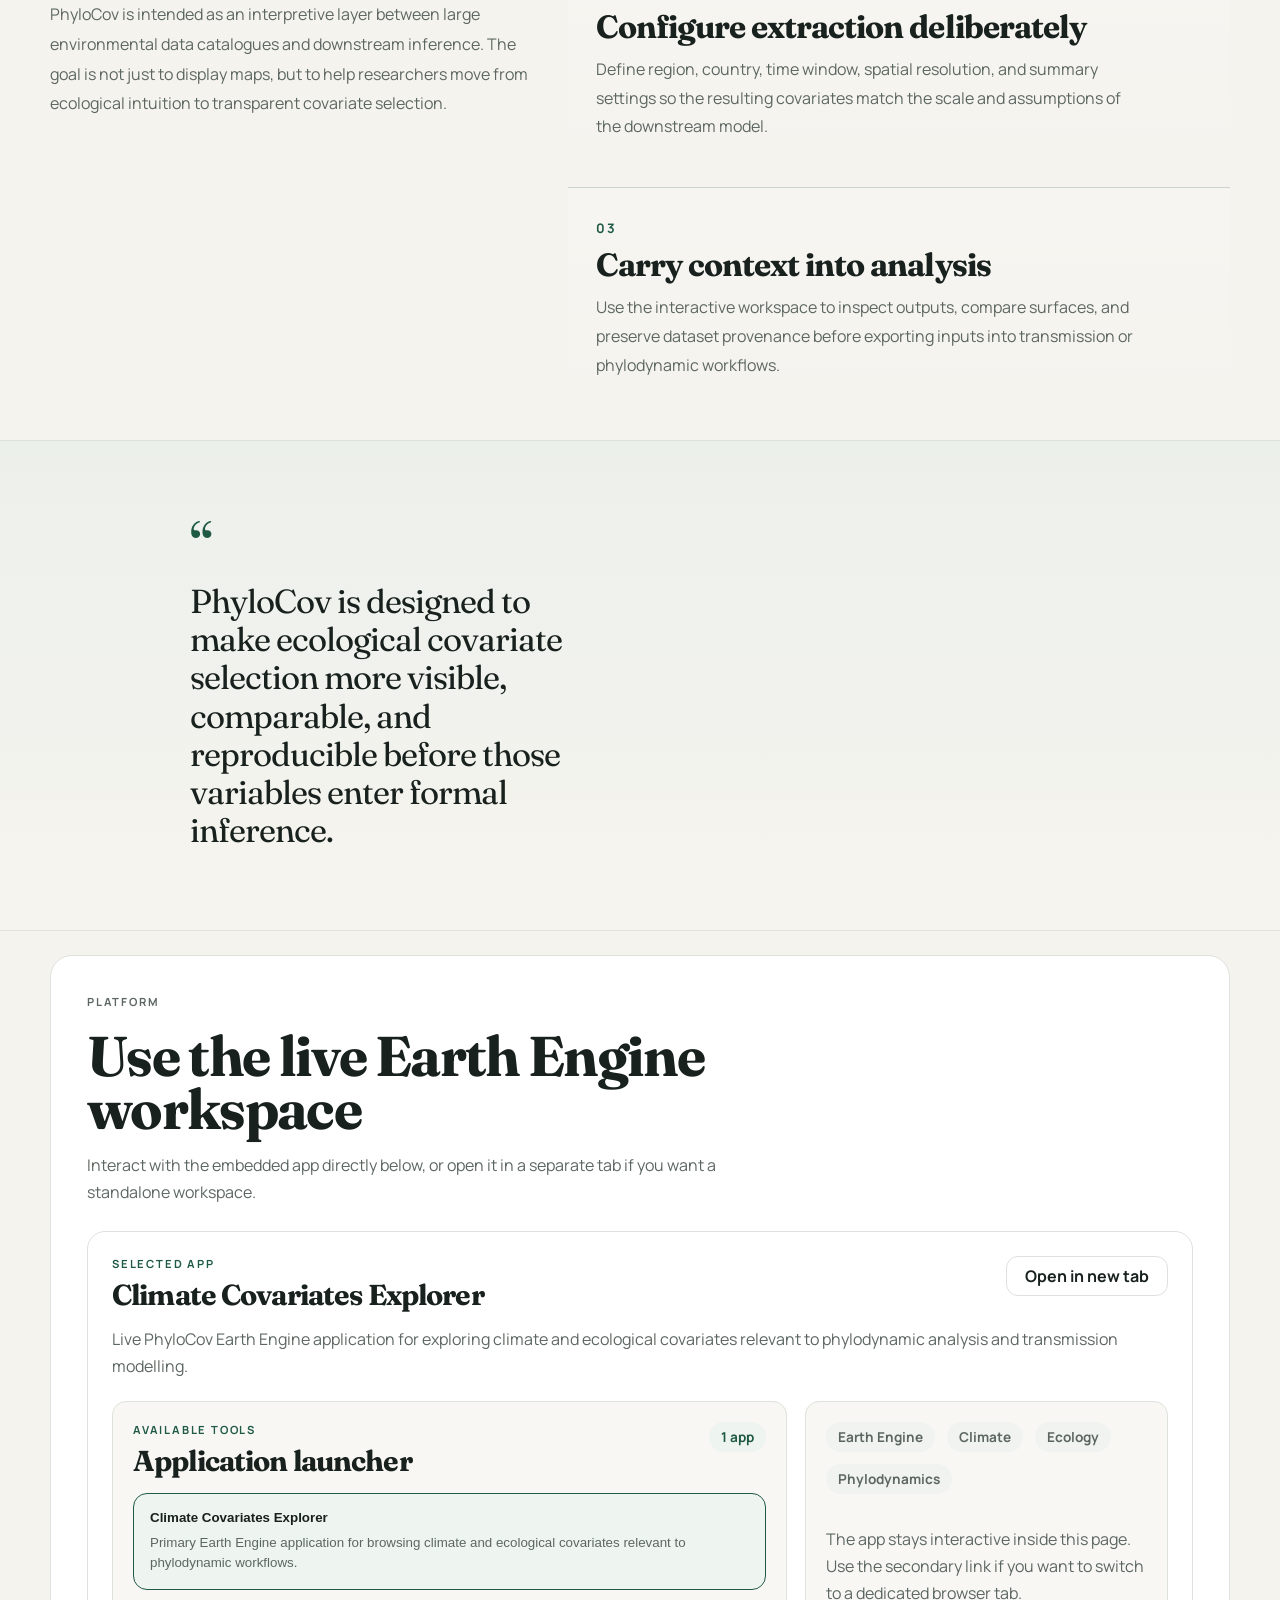
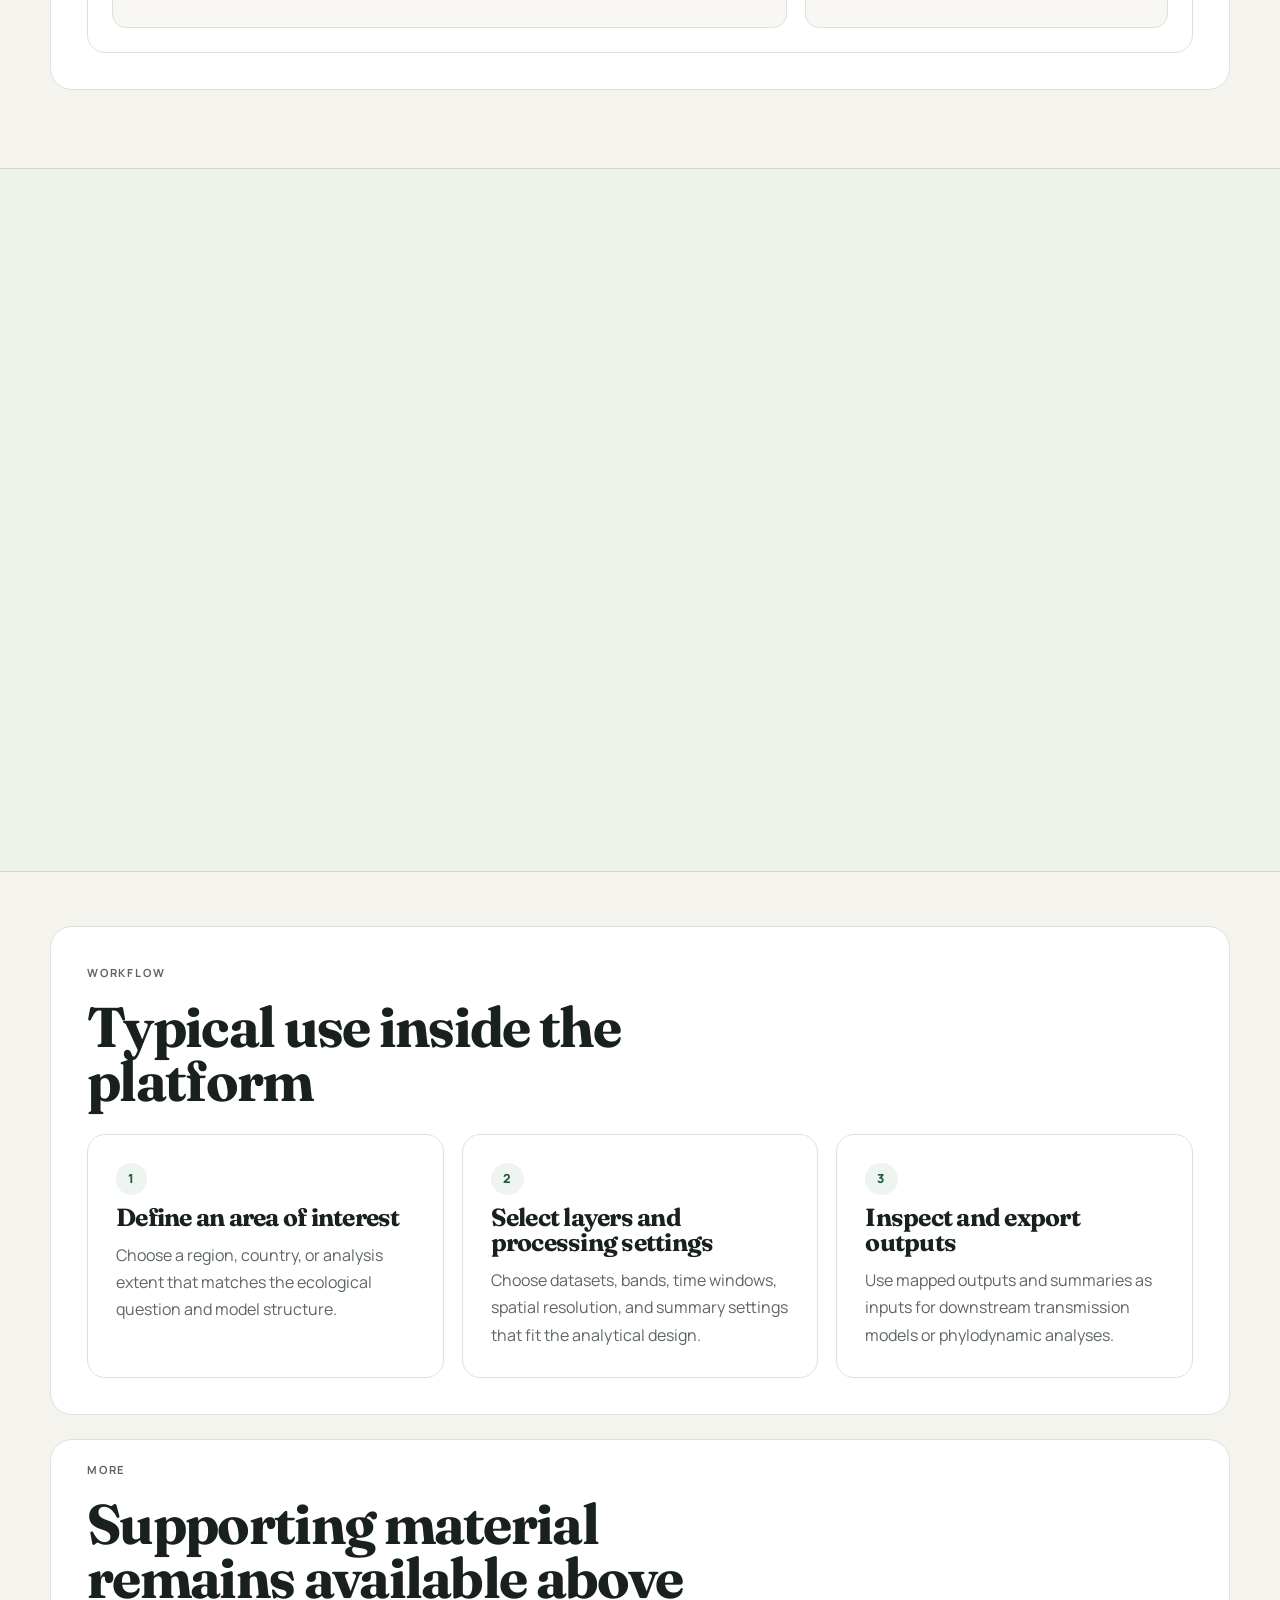
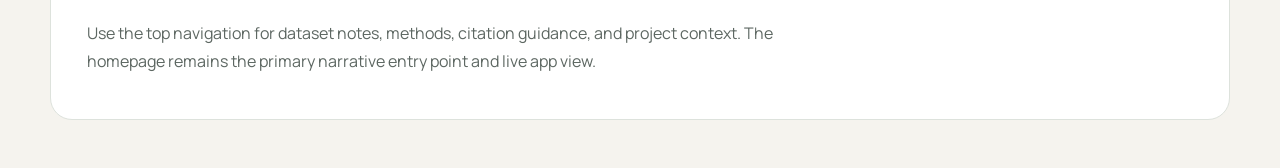
==== commit f251fd14: "Introduce story map style homepage flow" ====
--- a/index.html
+++ b/index.html
@@ -39,8 +39,8 @@
 
       <section class="hero-grid">
         <div class="hero-copy">
-          <p class="eyebrow">Climate, ecology, and transmission context</p>
-          <h1>A clearer front door for ecological covariates in phylodynamics.</h1>
+          <p class="eyebrow">Ecological covariates for phylodynamics</p>
+          <h1>Explore transmission-relevant environmental context through a live Earth Engine interface.</h1>
           <p class="hero-text">
             PhyloCov is a research-facing web layer around a live Google Earth Engine application
             for exploring ecological covariates relevant to pathogen spread, transmission modelling,
@@ -48,36 +48,37 @@
           </p>
           <div class="hero-actions">
             <a class="button" href="#platform">Launch platform</a>
+            <a class="button button-ghost" href="#story">Read the workflow</a>
           </div>
           <dl class="hero-metrics">
             <div>
-              <dt>Architecture</dt>
-              <dd>Static site + embedded GEE app</dd>
-            </div>
-            <div>
-              <dt>Deployment</dt>
-              <dd>GitHub Pages</dd>
-            </div>
-            <div>
-              <dt>Versioning</dt>
-              <dd>Iterative pre-1.0 releases</dd>
+              <dt>Purpose</dt>
+              <dd>Covariate discovery and extraction</dd>
+            </div>
+            <div>
+              <dt>Application</dt>
+              <dd>Live embedded Earth Engine app</dd>
+            </div>
+            <div>
+              <dt>Use case</dt>
+              <dd>Phylodynamics and transmission modelling</dd>
             </div>
           </dl>
         </div>
 
         <aside class="hero-panel" aria-label="Platform summary">
           <div class="panel-card">
-            <span class="panel-label">Main page</span>
-            <h2>Overview first, live app immediately below.</h2>
-            <p>
-              The homepage now combines the project framing and the live Earth Engine workspace,
-              while datasets, methods, citation guidance, and project context remain available from the top navigation.
+            <span class="panel-label">Research framing</span>
+            <h2>Why this platform exists.</h2>
+            <p>
+              Ecological and climatic variables are often central to phylodynamic inference,
+              but they are frequently difficult to discover, compare, and prepare consistently for model-ready use.
             </p>
             <ul class="feature-list">
-              <li>Live app embedded on the main page</li>
-              <li>Supporting pages kept in the top navigation</li>
-              <li>GitHub-hosted shell around an independent GEE app</li>
-              <li>Cleaner entry flow for first-time users</li>
+              <li>Explore layers before committing to a modelling workflow</li>
+              <li>Compare environmental context across regions and timescales</li>
+              <li>Document provenance before exporting covariates</li>
+              <li>Keep the analysis-facing app accessible from the homepage</li>
             </ul>
           </div>
         </aside>
@@ -85,6 +86,55 @@
     </header>
 
     <main>
+      <section class="story-section" id="story">
+        <div class="story-intro">
+          <p class="eyebrow">Story</p>
+          <h2>From environmental surfaces to phylodynamic inputs</h2>
+          <p>
+            PhyloCov is intended as an interpretive layer between large environmental data catalogues
+            and downstream inference. The goal is not just to display maps, but to help researchers
+            move from ecological intuition to transparent covariate selection.
+          </p>
+        </div>
+
+        <div class="story-grid">
+          <article class="story-card">
+            <span class="story-step">01</span>
+            <h3>Identify ecologically plausible drivers</h3>
+            <p>
+              Screen climate, vegetation, land-use, population, topography, and imported suitability layers
+              against a focal transmission question before building formal hypotheses.
+            </p>
+          </article>
+          <article class="story-card">
+            <span class="story-step">02</span>
+            <h3>Configure extraction deliberately</h3>
+            <p>
+              Define region, country, time window, spatial resolution, and summary settings so the resulting
+              covariates match the scale and assumptions of the downstream model.
+            </p>
+          </article>
+          <article class="story-card">
+            <span class="story-step">03</span>
+            <h3>Carry context into analysis</h3>
+            <p>
+              Use the interactive workspace to inspect outputs, compare surfaces, and preserve dataset provenance
+              before exporting inputs into transmission or phylodynamic workflows.
+            </p>
+          </article>
+        </div>
+      </section>
+
+      <section class="quote-band">
+        <div class="quote-band-inner">
+          <p class="quote-mark">“</p>
+          <p class="quote-text">
+            PhyloCov is designed to make ecological covariate selection more visible, comparable, and reproducible
+            before those variables enter formal inference.
+          </p>
+        </div>
+      </section>
+
       <section class="platform-section" id="platform">
         <div class="section-heading">
           <p class="eyebrow">Platform</p>
@@ -156,7 +206,7 @@
 
   <div class="site-shell">
     <main>
-      <section class="content-section">
+      <section class="content-section story-tail">
         <div class="section-heading">
           <p class="eyebrow">Workflow</p>
           <h2>Typical use inside the platform</h2>
@@ -180,6 +230,17 @@
           </article>
         </div>
       </section>
+
+      <section class="content-section slim-section">
+        <div class="section-heading">
+          <p class="eyebrow">More</p>
+          <h2>Supporting material remains available above</h2>
+          <p>
+            Use the top navigation for dataset notes, methods, citation guidance, and project context.
+            The homepage remains the primary narrative entry point and live app view.
+          </p>
+        </div>
+      </section>
     </main>
   </div>
 
--- a/styles.css
+++ b/styles.css
@@ -1,20 +1,18 @@
 :root {
-  --bg: #f3efe4;
-  --bg-deep: #d7e2ce;
-  --panel: rgba(248, 245, 237, 0.74);
-  --panel-strong: #f7f2e8;
-  --text: #1d2a23;
-  --muted: #5c685f;
-  --line: rgba(29, 42, 35, 0.12);
-  --line-strong: rgba(29, 42, 35, 0.2);
-  --accent: #1e6b4d;
-  --accent-2: #d77d3f;
-  --accent-3: #8da66f;
-  --shadow: 0 18px 60px rgba(30, 52, 37, 0.14);
-  --radius-xl: 30px;
-  --radius-lg: 22px;
-  --radius-md: 16px;
-  --max-width: 1240px;
+  --bg: #f5f3ee;
+  --panel: #ffffff;
+  --panel-soft: #f8f7f3;
+  --text: #18211d;
+  --muted: #5d6762;
+  --line: #dde2dc;
+  --line-strong: #cdd4cd;
+  --accent: #1f5a45;
+  --accent-soft: #eef4f0;
+  --shadow: 0 10px 30px rgba(24, 33, 29, 0.06);
+  --radius-xl: 22px;
+  --radius-lg: 18px;
+  --radius-md: 14px;
+  --max-width: 1180px;
 }
 
 * {
@@ -29,24 +27,12 @@
   margin: 0;
   font-family: "Manrope", "Avenir Next", "Segoe UI", sans-serif;
   color: var(--text);
-  background:
-    radial-gradient(circle at top left, rgba(141, 166, 111, 0.35), transparent 28%),
-    radial-gradient(circle at 85% 15%, rgba(215, 125, 63, 0.18), transparent 18%),
-    linear-gradient(180deg, #efe7d7 0%, #eef2e6 42%, #f6f1e8 100%);
+  background: var(--bg);
   min-height: 100vh;
 }
 
 body::before {
-  content: "";
-  position: fixed;
-  inset: 0;
-  pointer-events: none;
-  opacity: 0.34;
-  background-image:
-    linear-gradient(rgba(29, 42, 35, 0.04) 1px, transparent 1px),
-    linear-gradient(90deg, rgba(29, 42, 35, 0.04) 1px, transparent 1px);
-  background-size: 42px 42px;
-  mask-image: linear-gradient(180deg, rgba(0, 0, 0, 0.3), transparent 85%);
+  content: none;
 }
 
 .site-shell {
@@ -69,10 +55,9 @@
   gap: 24px;
   padding: 14px 18px;
   border: 1px solid var(--line);
-  background: rgba(247, 242, 232, 0.7);
-  backdrop-filter: blur(20px);
-  border-radius: 999px;
-  box-shadow: 0 10px 30px rgba(21, 30, 24, 0.08);
+  background: rgba(255, 255, 255, 0.92);
+  border-radius: 16px;
+  box-shadow: none;
 }
 
 .brand {
@@ -86,11 +71,11 @@
 .brand-mark {
   display: inline-grid;
   place-items: center;
-  width: 44px;
-  height: 44px;
-  border-radius: 14px;
-  background: linear-gradient(135deg, var(--accent) 0%, #234d3d 100%);
-  color: #f8f4ec;
+  width: 40px;
+  height: 40px;
+  border-radius: 12px;
+  background: var(--accent);
+  color: #f7f8f6;
   font-weight: 700;
   letter-spacing: 0.08em;
 }
@@ -127,20 +112,19 @@
 .nav-link {
   text-decoration: none;
   font-weight: 600;
+  color: var(--muted);
 }
 
 .nav-link[aria-current="page"] {
   color: var(--text);
-  text-decoration: underline;
-  text-decoration-thickness: 2px;
-  text-underline-offset: 0.32em;
+  text-decoration: none;
 }
 
 .hero-grid {
   display: grid;
   grid-template-columns: minmax(0, 1.4fr) minmax(300px, 0.9fr);
-  gap: 28px;
-  padding: 56px 0 28px;
+  gap: 20px;
+  padding: 56px 0 30px;
   align-items: stretch;
 }
 
@@ -151,12 +135,11 @@
 .about-card {
   border: 1px solid var(--line);
   background: var(--panel);
-  backdrop-filter: blur(18px);
-  box-shadow: var(--shadow);
+  box-shadow: none;
 }
 
 .hero-copy {
-  padding: 42px;
+  padding: 44px;
   border-radius: var(--radius-xl);
   overflow: hidden;
 }
@@ -175,16 +158,16 @@
 
 .hero-copy h1 {
   margin: 12px 0 18px;
-  font-size: clamp(3rem, 8vw, 6rem);
-  max-width: 12ch;
+  font-size: clamp(3.2rem, 7vw, 5.8rem);
+  max-width: 10ch;
 }
 
 .eyebrow {
   margin: 0;
   text-transform: uppercase;
-  letter-spacing: 0.18em;
-  font-size: 0.72rem;
-  font-weight: 800;
+  letter-spacing: 0.16em;
+  font-size: 0.7rem;
+  font-weight: 700;
   color: var(--accent);
 }
 
@@ -212,14 +195,14 @@
   justify-content: center;
   min-height: 46px;
   padding: 0 18px;
-  border-radius: 999px;
-  border: 1px solid transparent;
-  background: linear-gradient(135deg, var(--accent) 0%, #28563f 100%);
-  color: #f9f5ed;
+  border-radius: 12px;
+  border: 1px solid var(--accent);
+  background: var(--accent);
+  color: #f7f8f6;
   font-weight: 700;
   text-decoration: none;
-  transition: transform 160ms ease, box-shadow 160ms ease, background 160ms ease;
-  box-shadow: 0 10px 24px rgba(30, 107, 77, 0.22);
+  transition: transform 160ms ease, background 160ms ease, border-color 160ms ease;
+  box-shadow: none;
 }
 
 .button:hover,
@@ -228,7 +211,7 @@
 }
 
 .button-ghost {
-  background: rgba(255, 255, 255, 0.42);
+  background: transparent;
   color: var(--text);
   border-color: var(--line);
   box-shadow: none;
@@ -265,20 +248,18 @@
 
 .panel-card {
   height: 100%;
-  padding: 30px;
+  padding: 28px;
   border-radius: var(--radius-xl);
-  background:
-    linear-gradient(160deg, rgba(244, 237, 222, 0.92), rgba(228, 239, 223, 0.88)),
-    var(--panel);
+  background: var(--panel-soft);
 }
 
 .panel-label {
   display: inline-block;
   padding: 8px 12px;
   border-radius: 999px;
-  background: rgba(141, 166, 111, 0.16);
+  background: var(--accent-soft);
   color: var(--accent);
-  font-size: 0.82rem;
+  font-size: 0.78rem;
   font-weight: 700;
 }
 
@@ -288,6 +269,101 @@
   font-size: clamp(2rem, 4.4vw, 3.5rem);
 }
 
+.story-section {
+  display: grid;
+  grid-template-columns: minmax(280px, 0.85fr) minmax(0, 1.15fr);
+  gap: 28px;
+  margin-top: 28px;
+  padding: 12px 0 8px;
+  align-items: start;
+}
+
+.story-intro h2,
+.quote-text {
+  font-family: "Fraunces", "Iowan Old Style", "Palatino Linotype", serif;
+  letter-spacing: -0.03em;
+}
+
+.story-intro h2 {
+  margin: 10px 0 14px;
+  font-size: clamp(2.2rem, 4vw, 3.4rem);
+  line-height: 0.98;
+  max-width: 12ch;
+}
+
+.story-intro p:last-child {
+  margin: 0;
+  color: var(--muted);
+  line-height: 1.85;
+  max-width: 50ch;
+}
+
+.story-grid {
+  display: grid;
+  gap: 18px;
+}
+
+.story-card {
+  padding: 28px;
+  border-top: 1px solid var(--line-strong);
+  background: linear-gradient(180deg, rgba(255, 255, 255, 0.2), rgba(255, 255, 255, 0));
+}
+
+.story-step {
+  display: inline-block;
+  margin-bottom: 12px;
+  color: var(--accent);
+  font-size: 0.82rem;
+  font-weight: 700;
+  letter-spacing: 0.16em;
+}
+
+.story-card h3 {
+  margin: 0 0 12px;
+  font-family: "Fraunces", "Iowan Old Style", "Palatino Linotype", serif;
+  font-size: 2rem;
+  line-height: 1;
+  letter-spacing: -0.03em;
+}
+
+.story-card p {
+  margin: 0;
+  color: var(--muted);
+  line-height: 1.8;
+  max-width: 54ch;
+}
+
+.quote-band {
+  width: 100vw;
+  margin-left: calc(50% - 50vw);
+  margin-top: 24px;
+  padding: 80px 0;
+  background: linear-gradient(180deg, #ecf0eb, #f6f4ef);
+  border-top: 1px solid var(--line);
+  border-bottom: 1px solid var(--line);
+}
+
+.quote-band-inner {
+  width: min(calc(100% - 32px), 900px);
+  margin: 0 auto;
+}
+
+.quote-mark {
+  margin: 0 0 10px;
+  color: var(--accent);
+  font-family: "Fraunces", "Iowan Old Style", "Palatino Linotype", serif;
+  font-size: 4rem;
+  line-height: 0.8;
+}
+
+.quote-text {
+  margin: 0;
+  font-size: clamp(1.5rem, 2.6vw, 2.5rem);
+  line-height: 1.15;
+  color: var(--text);
+  max-width: 18ch;
+}
+
 .feature-list {
   padding-left: 18px;
   margin: 20px 0 0;
@@ -299,12 +375,11 @@
 .platform-section,
 .about-section,
 .content-section {
-  margin-top: 34px;
-  padding: 32px;
+  margin-top: 24px;
+  padding: 36px;
   border-radius: var(--radius-xl);
   border: 1px solid var(--line);
-  background: rgba(250, 247, 240, 0.72);
-  backdrop-filter: blur(18px);
+  background: var(--panel);
 }
 
 .page-header {
@@ -370,7 +445,7 @@
   min-height: 30px;
   padding: 0 12px;
   border-radius: 999px;
-  background: rgba(30, 107, 77, 0.1);
+  background: var(--accent-soft);
   color: var(--accent);
   font-size: 0.85rem;
   font-weight: 700;
@@ -386,8 +461,8 @@
   width: 100%;
   padding: 16px;
   border: 1px solid var(--line);
-  border-radius: 18px;
-  background: rgba(255, 255, 255, 0.5);
+  border-radius: 14px;
+  background: var(--panel);
   color: var(--text);
   text-align: left;
   cursor: pointer;
@@ -398,8 +473,8 @@
 .app-card:focus-visible,
 .app-card.is-active {
   transform: translateY(-1px);
-  border-color: rgba(30, 107, 77, 0.35);
-  background: linear-gradient(180deg, rgba(223, 237, 226, 0.78), rgba(255, 250, 242, 0.84));
+  border-color: var(--accent);
+  background: var(--accent-soft);
 }
 
 .app-card-title {
@@ -424,8 +499,8 @@
 }
 
 .app-tag {
-  background: rgba(215, 125, 63, 0.12);
-  color: #8d4f26;
+  background: #f0f3ef;
+  color: var(--muted);
 }
 
 .frame-wrap {
@@ -435,9 +510,7 @@
   overflow: hidden;
   border-top: 1px solid var(--line-strong);
   border-bottom: 1px solid var(--line-strong);
-  background:
-    linear-gradient(180deg, rgba(229, 236, 223, 0.5), rgba(249, 244, 235, 0.78)),
-    #edf1e8;
+  background: #edf1ec;
 }
 
 #app-frame {
@@ -455,8 +528,7 @@
   place-items: center;
   padding: 32px;
   text-align: center;
-  background:
-    linear-gradient(140deg, rgba(247, 242, 232, 0.84), rgba(225, 236, 221, 0.86));
+  background: rgba(245, 243, 238, 0.94);
 }
 
 .frame-placeholder[hidden] {
@@ -524,9 +596,9 @@
 .platform-tools,
 .platform-notes {
   padding: 20px;
-  border-radius: 18px;
+  border-radius: 14px;
   border: 1px solid var(--line);
-  background: rgba(255, 255, 255, 0.42);
+  background: var(--panel-soft);
 }
 
 .platform-notes {
@@ -551,7 +623,7 @@
 .frame-stage {
   width: 100vw;
   margin-left: calc(50% - 50vw);
-  margin-top: 24px;
+  margin-top: 30px;
 }
 
 .platform-tools .app-list {
@@ -568,18 +640,27 @@
 
 .usage-strip {
   grid-template-columns: repeat(3, minmax(0, 1fr));
-  margin-top: 22px;
+  margin-top: 26px;
 }
 
 .usage-card,
 .catalog-card,
 .workflow-card,
 .cite-card {
-  padding: 24px;
+  padding: 28px;
   border-radius: var(--radius-lg);
   border: 1px solid var(--line);
-  background: rgba(255, 255, 255, 0.5);
-  box-shadow: var(--shadow);
+  background: var(--panel);
+  box-shadow: none;
+}
+
+.story-tail {
+  margin-top: 34px;
+}
+
+.slim-section {
+  padding-top: 20px;
+  padding-bottom: 20px;
 }
 
 .usage-card h3,
@@ -633,13 +714,13 @@
 
 .usage-step,
 .workflow-phase {
-  background: rgba(30, 107, 77, 0.12);
+  background: var(--accent-soft);
   color: var(--accent);
 }
 
 .catalog-kicker {
-  background: rgba(215, 125, 63, 0.12);
-  color: #8d4f26;
+  background: #eef1ee;
+  color: var(--muted);
 }
 
 .catalog-grid {
@@ -660,6 +741,7 @@
 
 @media (max-width: 980px) {
   .hero-grid,
+  .story-section,
   .about-grid,
   .hero-metrics,
   .platform-controls,
@@ -674,7 +756,7 @@
   .topbar,
   .app-browser-header,
   .embed-meta {
-    border-radius: 28px;
+    border-radius: 14px;
     align-items: stretch;
     flex-direction: column;
   }
@@ -690,6 +772,10 @@
   .content-section {
     padding: 24px;
   }
+
+  .quote-band {
+    padding: 56px 0;
+  }
 }
 
 @media (max-width: 640px) {
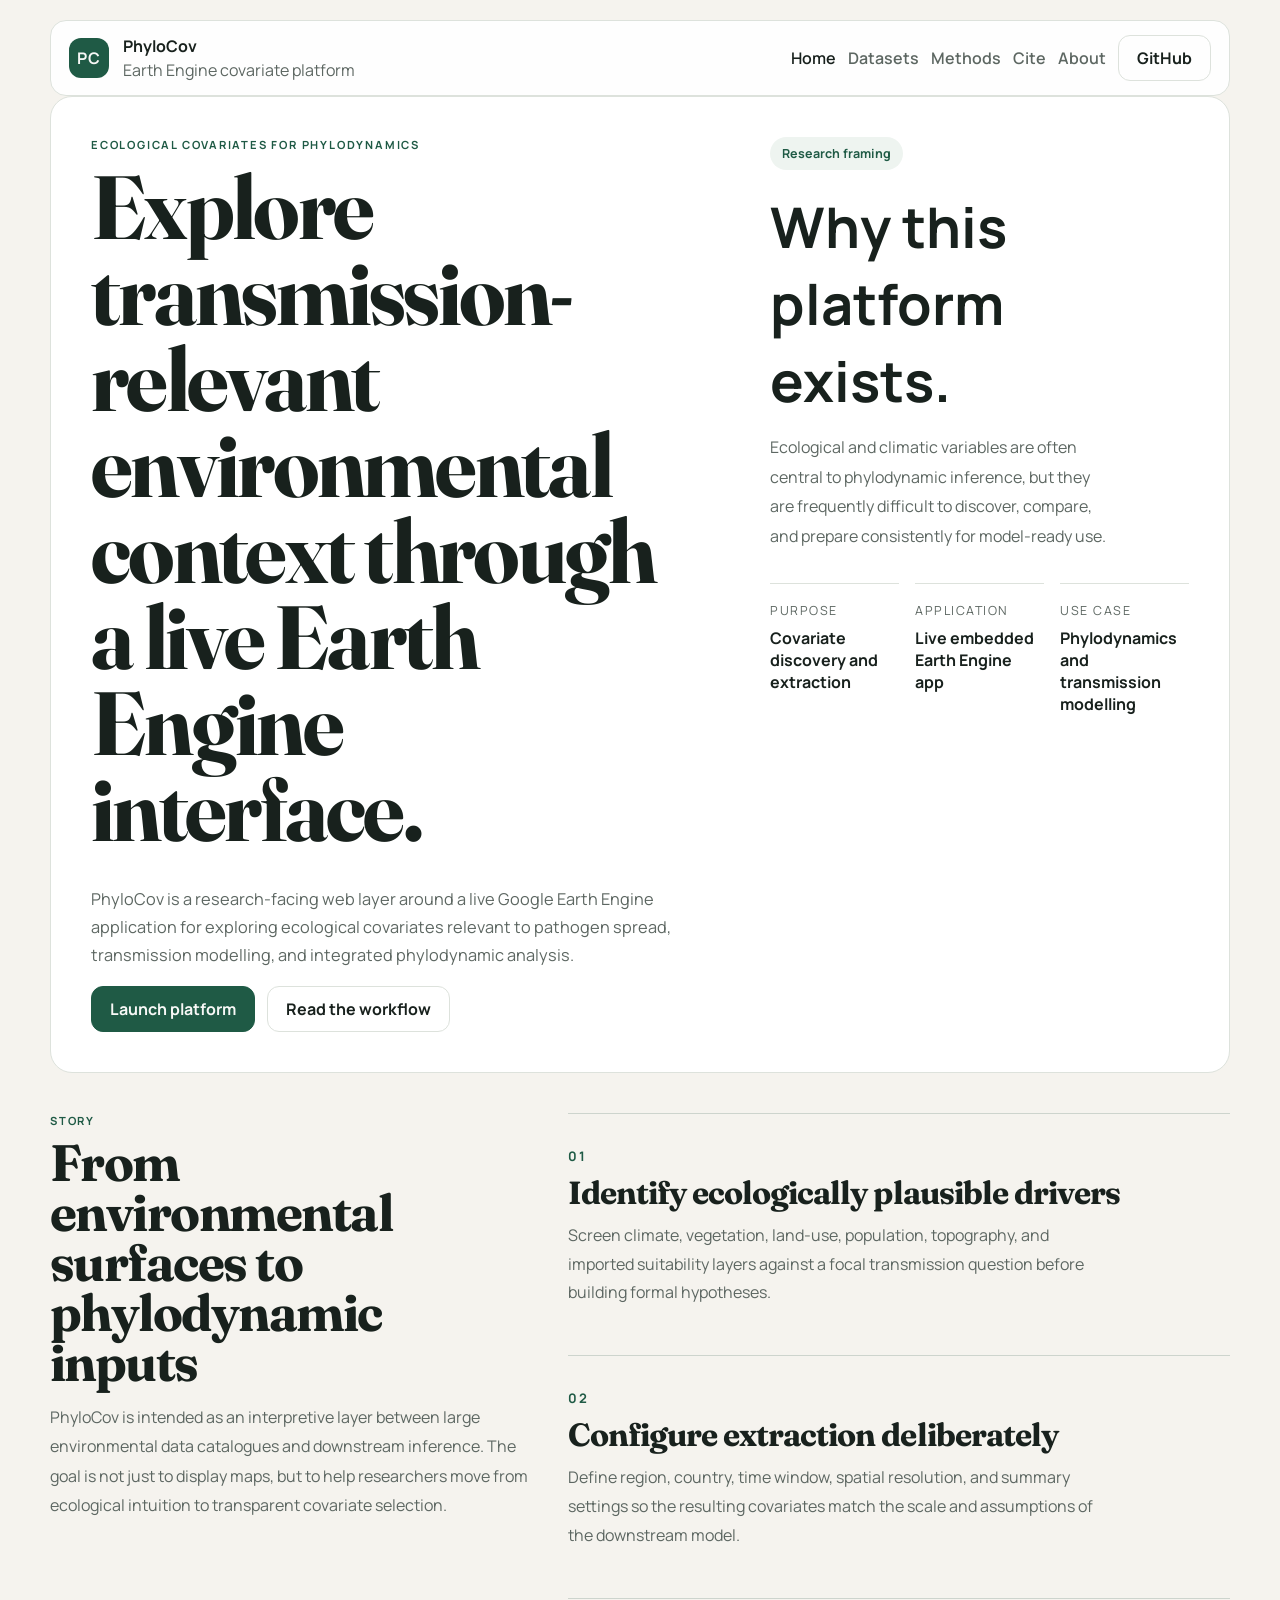
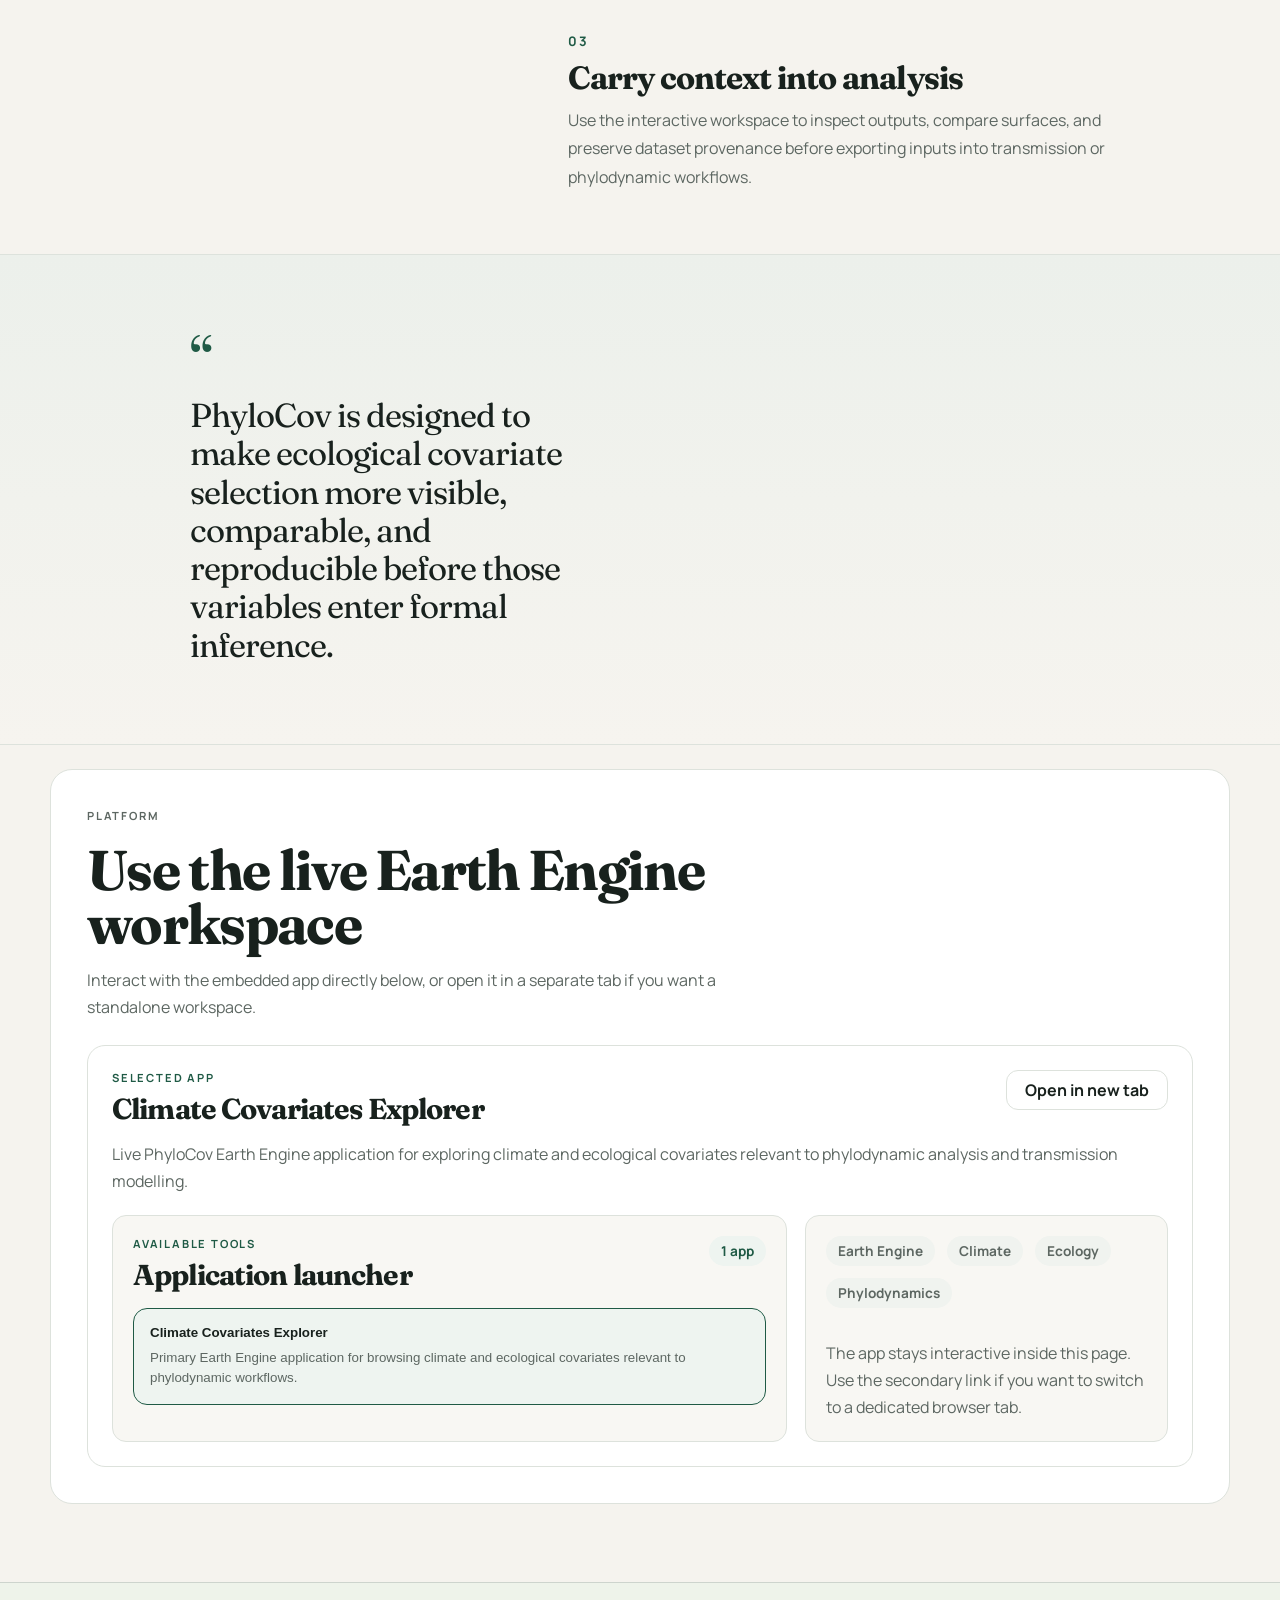
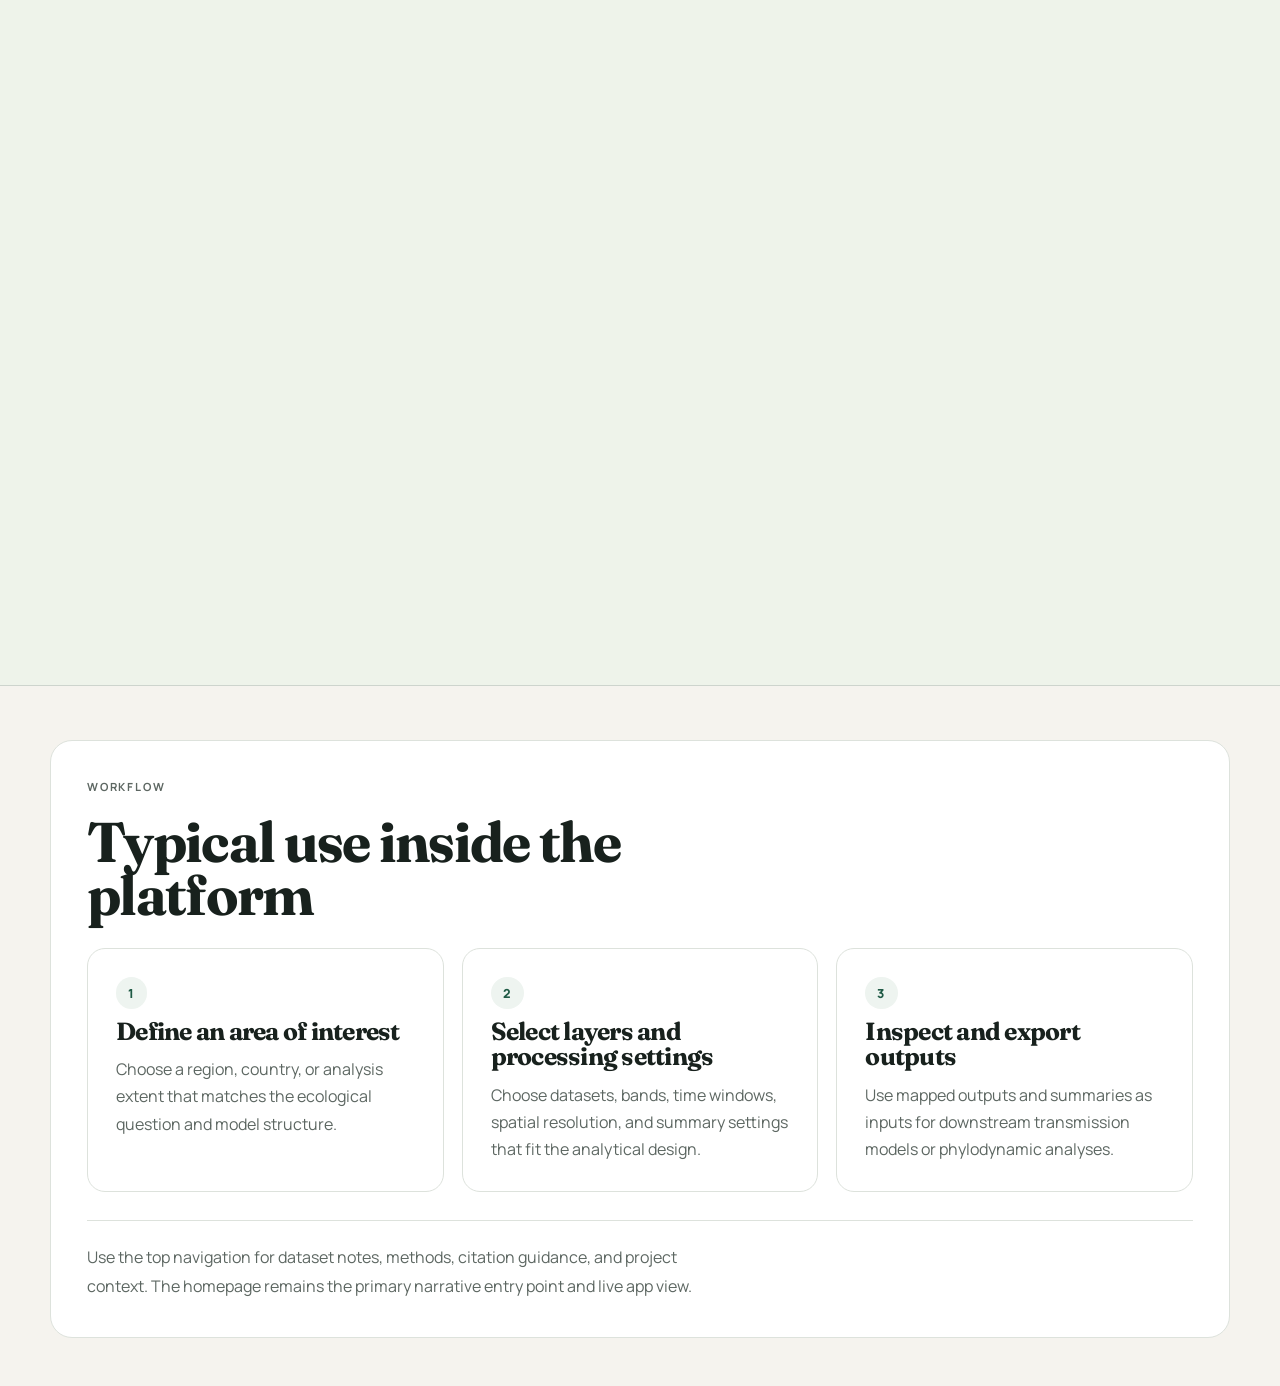
==== commit 5745a1b8: "Smooth homepage narrative flow" ====
--- a/index.html
+++ b/index.html
@@ -37,8 +37,8 @@
         </div>
       </nav>
 
-      <section class="hero-grid">
-        <div class="hero-copy">
+      <section class="hero-stage">
+        <div class="hero-primary">
           <p class="eyebrow">Ecological covariates for phylodynamics</p>
           <h1>Explore transmission-relevant environmental context through a live Earth Engine interface.</h1>
           <p class="hero-text">
@@ -50,6 +50,18 @@
             <a class="button" href="#platform">Launch platform</a>
             <a class="button button-ghost" href="#story">Read the workflow</a>
           </div>
+        </div>
+
+        <div class="hero-secondary" aria-label="Platform summary">
+          <div class="hero-note">
+            <span class="panel-label">Research framing</span>
+            <h2>Why this platform exists.</h2>
+            <p>
+              Ecological and climatic variables are often central to phylodynamic inference, but they are
+              frequently difficult to discover, compare, and prepare consistently for model-ready use.
+            </p>
+          </div>
+
           <dl class="hero-metrics">
             <div>
               <dt>Purpose</dt>
@@ -65,23 +77,6 @@
             </div>
           </dl>
         </div>
-
-        <aside class="hero-panel" aria-label="Platform summary">
-          <div class="panel-card">
-            <span class="panel-label">Research framing</span>
-            <h2>Why this platform exists.</h2>
-            <p>
-              Ecological and climatic variables are often central to phylodynamic inference,
-              but they are frequently difficult to discover, compare, and prepare consistently for model-ready use.
-            </p>
-            <ul class="feature-list">
-              <li>Explore layers before committing to a modelling workflow</li>
-              <li>Compare environmental context across regions and timescales</li>
-              <li>Document provenance before exporting covariates</li>
-              <li>Keep the analysis-facing app accessible from the homepage</li>
-            </ul>
-          </div>
-        </aside>
       </section>
     </header>
 
@@ -229,12 +224,8 @@
             <p>Use mapped outputs and summaries as inputs for downstream transmission models or phylodynamic analyses.</p>
           </article>
         </div>
-      </section>
-
-      <section class="content-section slim-section">
-        <div class="section-heading">
-          <p class="eyebrow">More</p>
-          <h2>Supporting material remains available above</h2>
+
+        <div class="story-footer">
           <p>
             Use the top navigation for dataset notes, methods, citation guidance, and project context.
             The homepage remains the primary narrative entry point and live app view.
--- a/styles.css
+++ b/styles.css
@@ -120,14 +120,15 @@
   text-decoration: none;
 }
 
-.hero-grid {
+.hero-stage {
   display: grid;
   grid-template-columns: minmax(0, 1.4fr) minmax(300px, 0.9fr);
-  gap: 20px;
+  gap: 28px;
   padding: 56px 0 30px;
   align-items: stretch;
 }
 
+.hero-stage,
 .hero-copy,
 .panel-card,
 .app-browser,
@@ -138,12 +139,25 @@
   box-shadow: none;
 }
 
+.hero-stage {
+  padding: 40px;
+  border-radius: var(--radius-xl);
+  overflow: hidden;
+}
+
+.hero-primary,
+.hero-secondary {
+  display: grid;
+  align-content: start;
+}
+
 .hero-copy {
   padding: 44px;
   border-radius: var(--radius-xl);
   overflow: hidden;
 }
 
+.hero-primary h1,
 .hero-copy h1,
 .section-heading h2,
 .app-browser-header h3,
@@ -156,6 +170,7 @@
   letter-spacing: -0.03em;
 }
 
+.hero-primary h1,
 .hero-copy h1 {
   margin: 12px 0 18px;
   font-size: clamp(3.2rem, 7vw, 5.8rem);
@@ -246,11 +261,8 @@
   color: var(--text);
 }
 
-.panel-card {
-  height: 100%;
-  padding: 28px;
-  border-radius: var(--radius-xl);
-  background: var(--panel-soft);
+.hero-note {
+  max-width: 34ch;
 }
 
 .panel-label {
@@ -263,10 +275,17 @@
   font-weight: 700;
 }
 
+.hero-note h2,
 .panel-card h2,
 .section-heading h2 {
   margin: 18px 0 14px;
   font-size: clamp(2rem, 4.4vw, 3.5rem);
+}
+
+.hero-note p {
+  margin: 0;
+  color: var(--muted);
+  line-height: 1.85;
 }
 
 .story-section {
@@ -304,9 +323,8 @@
 }
 
 .story-card {
-  padding: 28px;
+  padding: 30px 0;
   border-top: 1px solid var(--line-strong);
-  background: linear-gradient(180deg, rgba(255, 255, 255, 0.2), rgba(255, 255, 255, 0));
 }
 
 .story-step {
@@ -658,9 +676,17 @@
   margin-top: 34px;
 }
 
-.slim-section {
-  padding-top: 20px;
-  padding-bottom: 20px;
+.story-footer {
+  margin-top: 28px;
+  padding-top: 22px;
+  border-top: 1px solid var(--line);
+}
+
+.story-footer p {
+  margin: 0;
+  max-width: 62ch;
+  color: var(--muted);
+  line-height: 1.8;
 }
 
 .usage-card h3,
@@ -740,7 +766,7 @@
 }
 
 @media (max-width: 980px) {
-  .hero-grid,
+  .hero-stage,
   .story-section,
   .about-grid,
   .hero-metrics,
@@ -766,6 +792,7 @@
     padding-top: 10px;
   }
 
+  .hero-stage,
   .hero-copy,
   .platform-section,
   .about-section,
